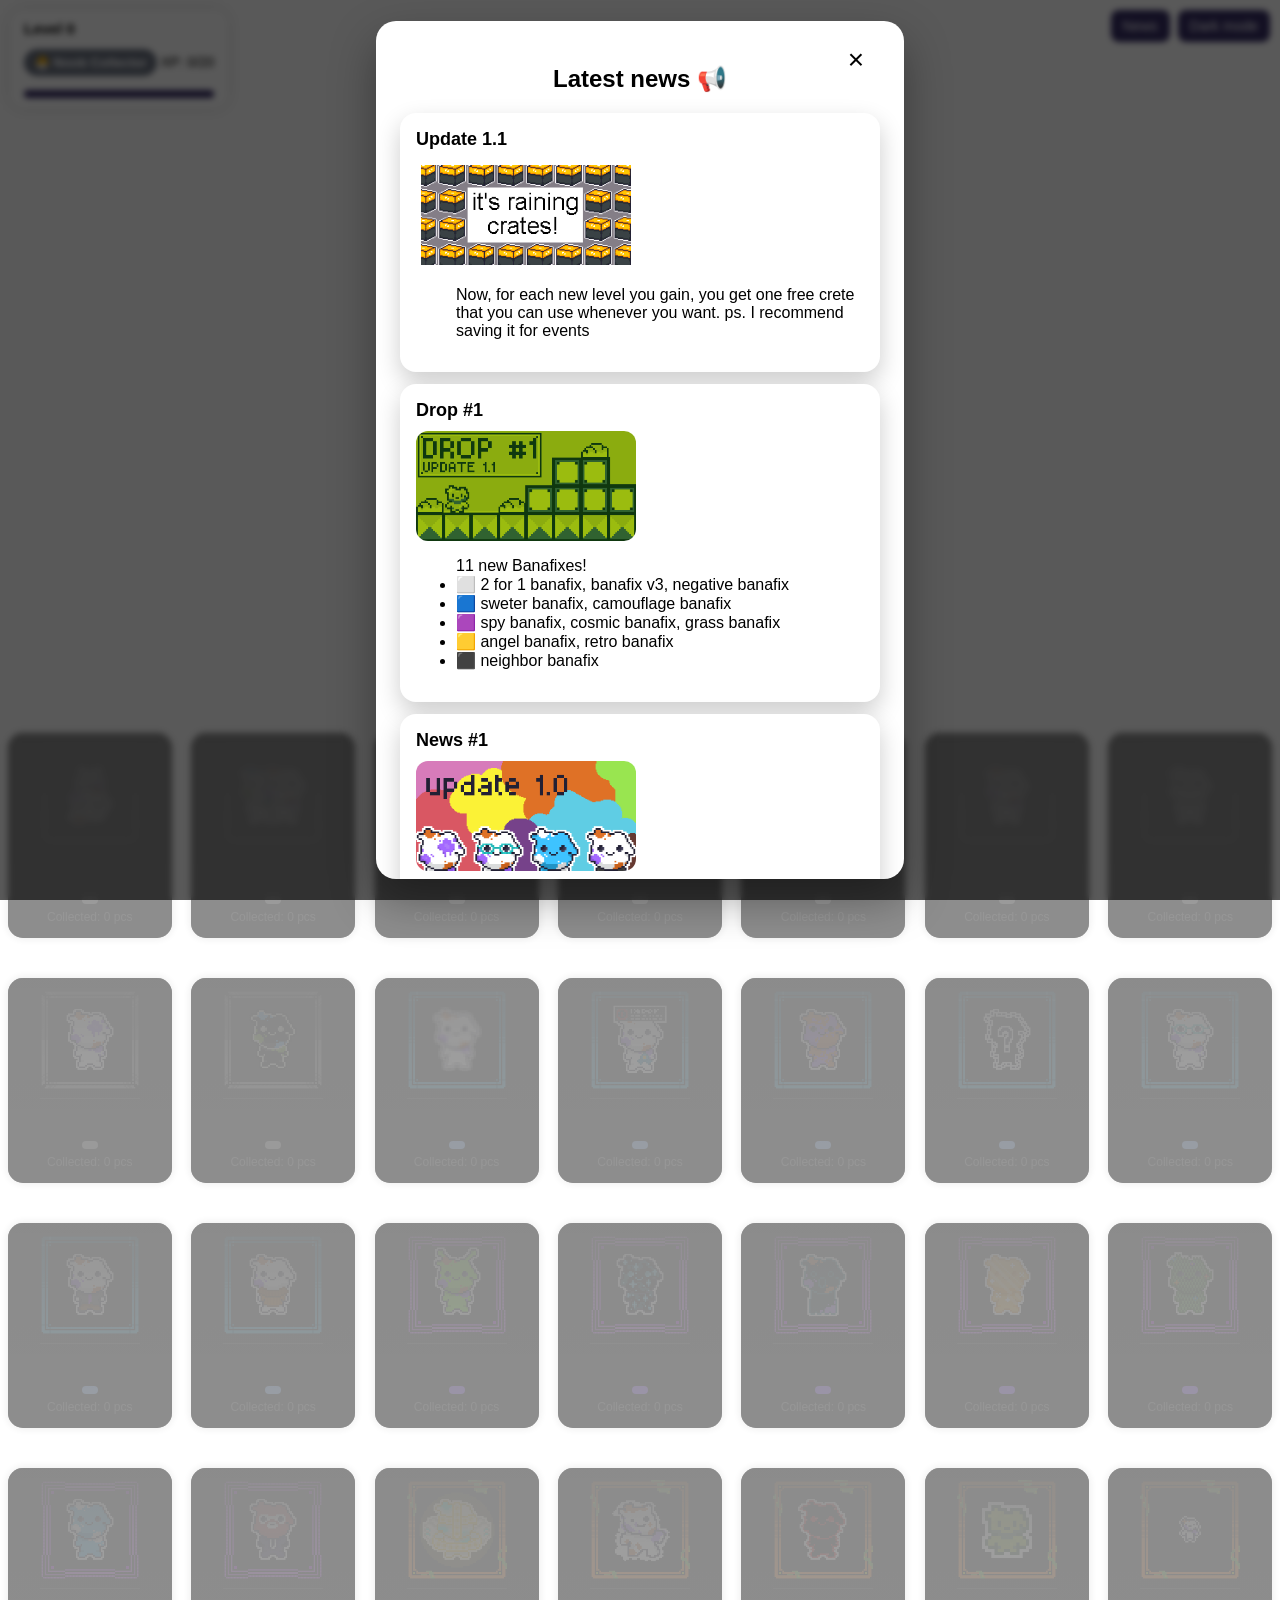
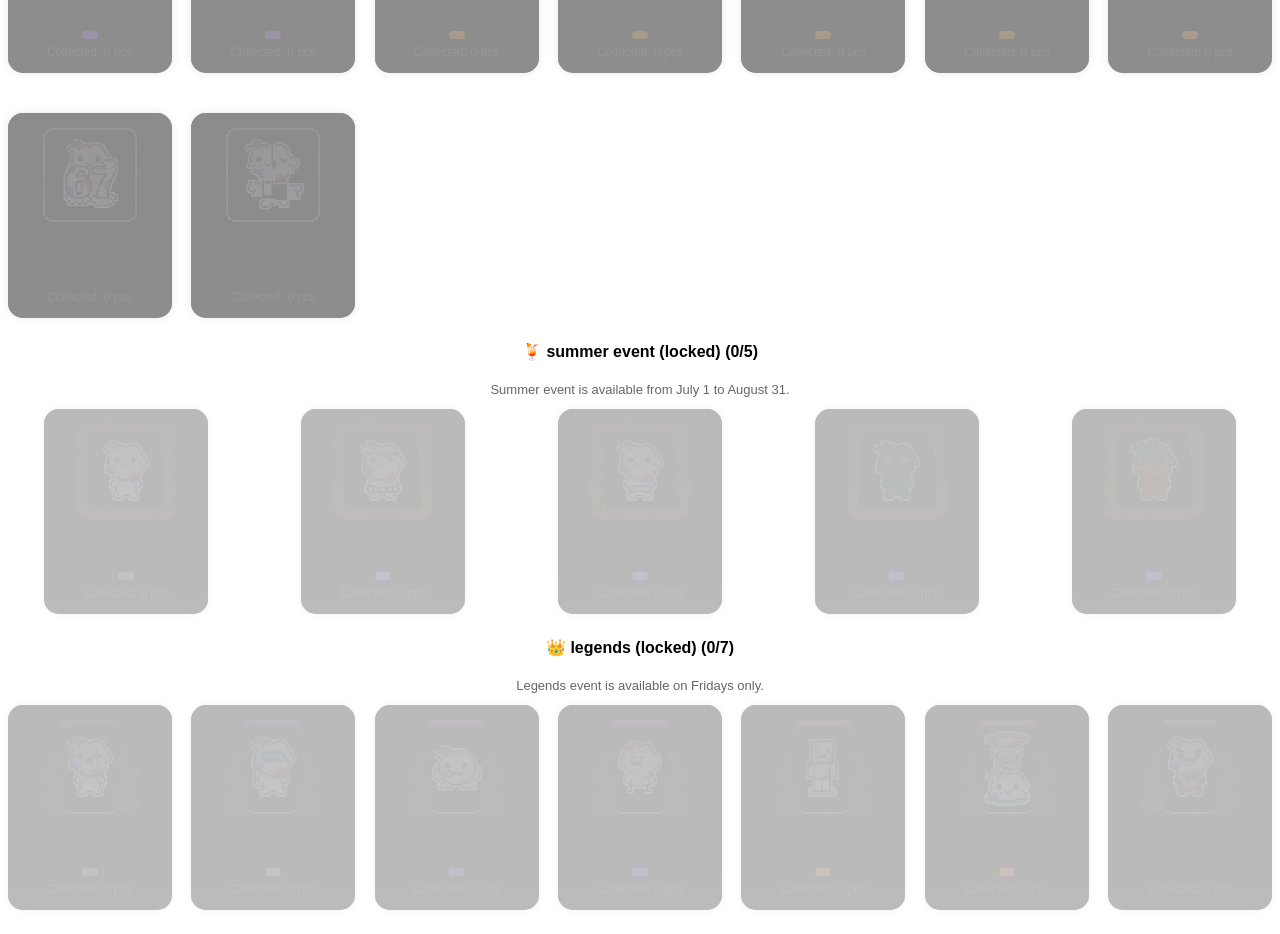
==== index.html @ 243d15f8 "patch 1.1.4 new icon" ====
<!DOCTYPE html>
<html lang="pl">
<head>
    <meta charset="UTF-8">
    <title>Daily Banafix</title>
    <link rel="stylesheet" href="style.css">
    <link rel="icon" type="image/png" href="favicon.png">
</head>
<body>

<div id="levelInfo"></div>
<div id="topControls">
    <button id="newsBtn">News</button>
    <button id="darkModeBtn">Dark mode</button>
</div>

<div id="newsPanel" class="news-panel hidden">
    <div class="news-card">
        <h3>News #1</h3>
        <img src="images/news1.png" alt="News 1" class="news-image">
        <p>Przykładowa informacja o nowym wydarzeniu lub aktualizacji w grze.</p>
    </div>
</div>

<div id="newsModal" class="news-modal hidden" aria-hidden="true">
    <div class="news-modal-backdrop"></div>
    <div class="news-modal-dialog" role="dialog" aria-modal="true" aria-labelledby="newsModalTitle">
        <button id="closeNewsModal" class="news-modal-close" aria-label="Zamknij">×</button>
        <h2 id="newsModalTitle">Latest news 📢</h2>
        <div class="news-card news-modal-card">
            <h3>Update 1.1</h3>
            <img src="images/update1.png" alt="Update 1.1" class="news-image">
            <ul>
                Now, for each new level you gain, you get one free crete that you can use whenever you want.
                ps. I recommend saving it for events
            </ul>
        </div>
        <div class="news-card news-modal-card">
            <h3>Drop #1</h3>
            <img src="images/drop1.png" alt="Drop 1" class="news-image">
            <ul>
                11 new Banafixes!
                <li>⬜ 2 for 1 banafix, banafix v3, negative banafix</li>
                <li>🟦 sweter banafix, camouflage banafix</li>
                <li>🟪 spy banafix, cosmic banafix, grass banafix</li>
                <li>🟨 angel banafix, retro banafix</li>
                <li>⬛ neighbor banafix</li>
            </ul>
        </div>
         <div class="news-card news-modal-card">
            <h3>News #1</h3>
            <img src="images/news1.png" alt="News 1" class="news-image">
            <ul>
                I am very excited to launch the very first version of my collection game!</li>
                <li>✨ What's new?</li>
                <li>🎁 Daily Banafix draw</li>
                <li>📚 collection system</li>
                <li>💾 Collection saved automatically in your browser.</li>
                🚧 Coming soon:
                <li>⭐ items</li>
                <li>🏆 Achievements</li>
            </ul>
        </div>
        
    </div>
</div>

<h1>Daily Banafix</h1>

<div class="draw-controls">
    <button id="drawBtn" class="draw-button">Draw Banafix</button>
    <button id="freeCrateBtn" class="free-crate-button">Open free crate <span id="freeCrateCount">0</span></button>
</div>

<p id="timer"></p>

<div id="result"></div>


<div id="eventStatus" style="margin:10px; color: var(--text);"></div>
<div id="rarityLegend" style="margin:10px;"></div>
<div id="gallery" style="margin:10px;"></div>

<script src="script.js"></script>

</body>
</html>
---- style.css ----
:root{
    --bg: #ffffff;
    --text: #000000;
    --card-bg: #ffffff;
    --card-text: #000000;
}

body{
    font-family: Arial;
    background:var(--bg);
    color:var(--text);
    text-align:center;
}

body.dark{
    --bg: #1e182b;
    --text: #ffffff;
    --card-bg: #2a2436;
    --card-text: #ffffff;
}

body.modal-open{
    overflow:hidden;
}

.news-modal{
    position:fixed;
    inset:0;
    z-index:2000;
    display:flex;
    align-items:center;
    justify-content:center;
    padding:20px;
}

.news-modal.hidden{
    display:none;
}

.news-modal-backdrop{
    position:absolute;
    inset:0;
    background:rgba(0,0,0,0.65);
    backdrop-filter: blur(3px);
}

.news-modal-dialog{
    position:relative;
    width:min(480px, 100%);
    max-height:90vh;
    overflow:auto;
    background:var(--card-bg);
    color:var(--card-text);
    border-radius:20px;
    padding:24px;
    box-shadow:0 20px 45px rgba(0,0,0,0.35);
}

.news-modal-close{
    position:absolute;
    top:10px;
    right:10px;
    border:none;
    background:transparent;
    color:var(--text);
    font-size:28px;
    cursor:pointer;
    line-height:1;
}

.news-modal-card{
    margin-top:12px;
}

#topControls{
    position:fixed;
    top:10px;
    right:10px;
    z-index:1000;
    display:flex;
    gap:8px;
    align-items:center;
}

.news-panel{
    position:fixed;
    top:58px;
    right:10px;
    z-index:1001;
    width:min(320px, calc(100vw - 24px));
}

.news-panel.hidden{
    display:none;
}

.news-card{
    background:var(--card-bg);
    color:var(--card-text);
    border-radius:16px;
    padding:16px;
    box-shadow:0 10px 24px rgba(0,0,0,0.2);
    text-align:left;
}

.news-card h3{
    margin:0 0 10px;
    font-size:18px;
}

.news-image{
    display:flex;
    align-items:center;
    justify-content:center;
    font-size:42px;
    height:110px;
    border-radius:12px;
    margin-bottom:10px;
    background:linear-gradient(135deg, #73a1e6, #8b50fa);
}

.news-card p{
    margin:0;
    line-height:1.4;
}

#levelInfo{
    position:fixed;
    top:10px;
    left:10px;
    z-index:1000;
    background:rgba(255,255,255,0.92);
    color:var(--text);
    border-radius:14px;
    padding:10px 14px;
    box-shadow:0 0 14px rgba(0,0,0,0.15);
    text-align:left;
    min-width:180px;
    font-size:14px;
}

body.dark #levelInfo{
    background:rgba(30,24,43,0.92);
}

#levelInfo strong{
    display:block;
    font-size:15px;
    margin-bottom:6px;
}

#levelInfo .level-bar{
    width:100%;
    height:8px;
    background:rgb(54, 45, 99);
    border-radius:4px;
    overflow:hidden;
    margin-top:8px;
}

#levelInfo .level-progress{
    height:100%;
    background:#73a1e6;
    width:0;
}

#levelInfo .level-badge{
    display:inline-block;
    margin:6px 0 6px;
    padding:6px 10px;
    border-radius:999px;
    font-size:13px;
    font-weight:700;
    color:#fff;
}

#levelInfo .badge-noob{ background:#6b7280; }
#levelInfo .badge-new{ background:#22c55e; }
#levelInfo .badge-rising{ background:#0ea5e9; }
#levelInfo .badge-skilled{ background:#8b5cf6; }
#levelInfo .badge-veteran{ background:#f97316; }
#levelInfo .badge-expert{ background:#0f766e; }
#levelInfo .badge-master{ background:#d946ef; }
#levelInfo .badge-elite{ background:#eab308; color:#1f2937; }
#levelInfo .badge-legendary{ background:#f59e0b; color:#1f2937; }
#levelInfo .badge-ultimate{ background:#14b8a6; }
#levelInfo .badge-supreme{ background:#ef4444; }

#topControls button{
    padding:8px 12px;
    font-size:14px;
    border-radius:8px;
}

#sortCollectionBtn{
    padding:8px 12px;
    font-size:14px;
    border-radius:8px;
    margin-bottom:12px;
}

button{
    padding:15px 30px;
    font-size:20px;
    border:none;
    border-radius:12px;
    background:rgb(54, 45, 99);
    color:rgb(255, 255, 255);
    cursor:pointer;
}

button:hover{
    background:#322744;
}

button:disabled{
    opacity:0.6;
    cursor:not-allowed;
}

.draw-controls{
    display:flex;
    justify-content:center;
    align-items:center;
    gap:12px;
    flex-wrap:wrap;
    margin:18px auto 10px;
}

.draw-button,
.free-crate-button{
    display:inline-flex;
    align-items:center;
    justify-content:center;
    gap:8px;
    min-width:220px;
    padding:18px 24px;
    font-size:20px;
    font-weight:700;
    border-radius:18px;
    box-shadow:0 10px 24px rgba(54,45,99,0.28);
}

.free-crate-button{
    background:linear-gradient(135deg, #8b50fa, #4f46e5);
}

.free-crate-button:hover{
    background:linear-gradient(135deg, #7c3aed, #4338ca);
}

.free-crate-button .crate-count{
    display:inline-flex;
    align-items:center;
    justify-content:center;
    min-width:24px;
    height:24px;
    padding:0 7px;
    border-radius:999px;
    background:rgba(255,255,255,0.2);
    font-size:14px;
    font-weight:700;
}

#result{
    margin:30px;
    font-size:40px;
    min-height:280px;
    display:flex;
    justify-content:center;
    align-items:center;
}

#result .result-card {
    display:flex;
    flex-direction:column;
    align-items:center;
    justify-content:center;
    gap:8px;
    width:220px;
    min-height:200px;
    padding:12px;
}

.draw-crate {
    width: 900px;
    max-width: 100%;
    height: auto;
    animation: crate-bob 0.8s ease-in-out infinite;
}

.draw-crate-open {
    transform: scale(1.04);
    filter: brightness(1.12);
}

@keyframes crate-bob {
    0%, 100% { transform: translateY(0); }
    50% { transform: translateY(-10px); }
}

@keyframes flashReveal {
    0% { transform: scale(1); box-shadow: 0 0 0 rgba(255,255,255,0); }
    20% { transform: scale(1.02); box-shadow: 0 0 24px rgba(255, 255, 255, 0.35); }
    100% { transform: scale(1); box-shadow: 0 0 12px rgba(255, 255, 255, 0); }
}

@keyframes flashGold {
    0% { transform: scale(1); box-shadow: 0 0 0 rgba(255,215,0,0); }
    20% { transform: scale(1.03); box-shadow: 0 0 30px rgba(255,215,0,0.4), 0 0 18px rgba(255,255,255,0.2); }
    100% { transform: scale(1); box-shadow: 0 0 12px rgba(255,215,0,0.18); }
}

@keyframes flashRainbow {
    0% { transform: scale(1); box-shadow: 0 0 0 rgba(255,255,255,0); }
    20% { transform: scale(1.03); box-shadow: 0 0 30px rgba(142, 75, 244, 0.35), 0 0 18px rgba(255, 77, 184, 0.25); }
    100% { transform: scale(1); box-shadow: 0 0 14px rgba(142, 75, 244, 0.18); }
}

.flash-reveal {
    animation: flashReveal 0.7s ease-out forwards;
}

.flash-gold {
    animation: flashGold 0.9s ease-out forwards;
}

.flash-rainbow {
    animation: flashRainbow 0.9s ease-out forwards;
}

.card img {
    margin-bottom:10px;
}

.card-info {
    display:flex;
    flex-direction:column;
    gap:4px;
    align-items:center;
}

.card-name {
    font-weight:bold;
}

#result img:not(.draw-crate), .card img {
    width:128px;
    max-width:100%;
    height:auto;
    image-rendering: auto;
}

.card-count {
    font-size: 14px;
    color: var(--text);
}

h1, h2 {
    color: var(--text);
}

#collection{
    display:flex;
    justify-content:center;
    gap:20px;
    flex-wrap:wrap;
}

.collection-summary{
    width:100%;
    display:flex;
    justify-content:center;
    flex-wrap:wrap;
    gap:10px;
    margin-bottom:16px;
}

.collection-category-summary{
    background:var(--card-bg);
    color:var(--card-text);
    border-radius:999px;
    padding:8px 12px;
    box-shadow:0 0 8px rgba(0,0,0,.12);
    display:flex;
    gap:8px;
    align-items:center;
    font-size:14px;
}

.collection-category-name{
    font-weight:700;
}

.collection-category-count{
    opacity:0.85;
}

.card{
    width:140px;
    background:var(--card-bg);
    color:var(--card-text);
    border-radius:15px;
    padding:15px;
    box-shadow:0 0 10px rgba(0,0,0,.2);
}

.rarity{
    display:inline-block;
    margin-top:6px;
    padding:4px 8px;
    border-radius:8px;
    font-size:12px;
    text-transform:capitalize;
}
.rarity.common{ background:#8b8b8b; color:#2b2b2b; }
.rarity.rare{ background:#73a1e6; color:#084298; }
.rarity.epic{ background:#8b50fa; color:#3a1f6b; }
.rarity.legendary{ background:rgb(255, 153, 0); color:#4b2e00; }
.rarity.secret{ background:#111; color:#fff; }

#rarityLegend .rarity{ margin-right:8px; }

#gallery{
    margin-top:20px;
    display:block;
}

#gallery.visible{
    display:block;
}

.gallery-section{
    margin-bottom:24px;
}

.gallery-grid{
    display:grid;
    grid-template-columns:repeat(auto-fit, minmax(140px, 1fr));
    gap:40px;
    justify-items:center;
    width:100%;
    max-width:calc(10 * 140px + 9 * 40px);
    margin:0 auto;
}

.gallery-card{
    width:140px;
    background:var(--card-bg);
    color:var(--card-text);
    border-radius:15px;
    padding:12px;
    box-shadow:0 0 10px rgba(0,0,0,.2);
    text-align:center;
    position:relative;
    overflow:hidden;
    transition:transform 180ms ease, box-shadow 180ms ease;
}

.gallery-card:hover{
    transform:scale(1.04);
    box-shadow:0 0 18px rgba(0,0,0,.25);
}

.gallery-card.disabled-card{
    opacity:0.45;
}

.gallery-card.hidden-card{
    background:#111;
    color:#fff;
    pointer-events:none;
    cursor:default;
}

.fullscreen-overlay{
    position:fixed;
    inset:0;
    background:rgba(0,0,0,0.84);
    display:flex;
    justify-content:center;
    align-items:center;
    z-index:2000;
    padding:24px;
}

.fullscreen-card{
    width:min(520px, 100%);
    max-width:520px;
    background:var(--card-bg);
    color:var(--card-text);
    border-radius:24px;
    padding:24px;
    text-align:center;
    position:relative;
    box-shadow:0 0 40px rgba(0,0,0,.4);
}

.fullscreen-card img{
    width:220px;
    height:auto;
    margin-bottom:18px;
}

.fullscreen-card h2{
    margin:0 0 10px;
    font-size:24px;
}

.fullscreen-close{
    position:absolute;
    top:14px;
    right:14px;
    width:38px;
    height:38px;
    border:none;
    border-radius:50%;
    background:rgba(255,255,255,.95);
    color:#000;
    font-size:22px;
    display:flex;
    align-items:center;
    justify-content:center;
    box-shadow:0 4px 12px rgba(0,0,0,0.12);
    cursor:pointer;
}

.fullscreen-card.gold-border {
    border: 2px solid transparent;
    border-radius: 26px;
    background-image: linear-gradient(var(--card-bg), var(--card-bg)), linear-gradient(135deg, #ffcc5c, #ffd54f, #ffb300, #f5d042);
    background-origin: padding-box, border-box;
    background-clip: padding-box, border-box;
    box-shadow: 0 0 50px rgba(245, 180, 66, 0.4), 0 0 24px rgba(255, 196, 80, 0.22), inset 0 0 0 1px rgba(255, 236, 170, 0.22);
}

.fullscreen-card.rainbow-border {
    border: 2px solid transparent;
    border-radius: 26px;
    background-image: linear-gradient(var(--card-bg), var(--card-bg)), linear-gradient(135deg, #ff3cac, #ff9a3c, #fff75a, #3ce6ff, #7c3aed);
    background-origin: padding-box, border-box;
    background-clip: padding-box, border-box;
    box-shadow: 0 0 45px rgba(124, 58, 237, 0.3), 0 0 20px rgba(255, 92, 172, 0.18);
}

.fullscreen-close{
    position:absolute;
    top:14px;
    right:14px;
    width:38px;
    height:38px;
    border:none;
    border-radius:50%;
    background:rgba(255,255,255,.95);
    color:#000;
    font-size:22px;
    display:flex;
    align-items:center;
    justify-content:center;
    box-shadow:0 4px 12px rgba(0,0,0,0.12);
    cursor:pointer;
}

.variant-badge{
    display:inline-block;
    margin-bottom:8px;
    padding:4px 10px;
    border-radius:999px;
    font-size:12px;
    font-weight:700;
    color:#fff;
}

.variant-badge.gold{
    background: linear-gradient(135deg, #ffce54, #ffd54f, #ffb300, #f5d042);
    color:#3f2b00;
    box-shadow: 0 0 10px rgba(245, 176, 66, 0.25);
}

.variant-badge.rainbow{
    background:linear-gradient(135deg, #ff4db8, #ff8a2b, #fdf36b, #36f0ff, #8e4bf4);
    box-shadow: 0 0 10px rgba(255, 77, 184, 0.3);
}

.gallery-card.hidden-card::after{
    content:'';
    position:absolute;
    inset:0;
    background:linear-gradient(180deg, rgba(0,0,0,0.92) 0%, rgba(0,0,0,0.72) 100%);
    pointer-events:none;
}

.gallery-card.hidden-card .gallery-name,
.gallery-card.hidden-card .rarity {
    color:transparent;
}

.gallery-card img{
    width:100px;
    height:auto;
    margin-bottom:8px;
    padding-bottom:8px;
    border-bottom: 1px solid rgba(255,255,255,0.18);
}

.gallery-name{
    font-weight:700;
    margin-bottom:6px;
}

.gallery-meta{
    font-size:12px;
    color:#666;
    margin:2px 0;
}

.gallery-card.gold-card {
    position: relative;
    border: 2px solid transparent;
    border-radius: 22px;
    background-image: linear-gradient(var(--card-bg), var(--card-bg)), linear-gradient(135deg, #ffcc5c, #ffd54f, #ffb300, #f5d042);
    background-origin: padding-box, border-box;
    background-clip: padding-box, border-box;
    box-shadow: 0 0 18px rgba(245, 180, 66, 0.45), 0 0 12px rgba(255, 193, 74, 0.25), inset 0 0 0 1px rgba(255, 238, 150, 0.18);
}

.gallery-card.rainbow-card {
    position: relative;
    border: 2px solid transparent;
    border-radius: 22px;
    background-image: linear-gradient(var(--card-bg), var(--card-bg)), linear-gradient(135deg, #ff4db8, #ff8a2b, #fdf36b, #36f0ff, #8e4bf4);
    background-origin: padding-box, border-box;
    background-clip: padding-box, border-box;
    box-shadow: 0 0 18px rgba(142, 75, 244, 0.42), 0 0 12px rgba(255, 77, 184, 0.22), inset 0 0 0 1px rgba(255, 124, 207, 0.18);
}

.gallery-card.rainbow-card::after {
    content: '';
    position: absolute;
    inset: 0;
    background: linear-gradient(135deg, rgba(255, 77, 184, 0.14), rgba(255, 138, 43, 0.12), rgba(255, 255, 255, 0.1), rgba(54, 240, 255, 0.12), rgba(142, 75, 244, 0.14));
    pointer-events: none;
}

.gallery-overview{
    margin-bottom:14px;
    font-size:14px;
    color: var(--text);
}

.event-note {
    margin: 8px 0 12px;
    font-size: 13px;
    color: #666;
}

body.dark .event-note {
    color: #ccc;
}

.gallery-grid.disabled {
    opacity:0.6;
}
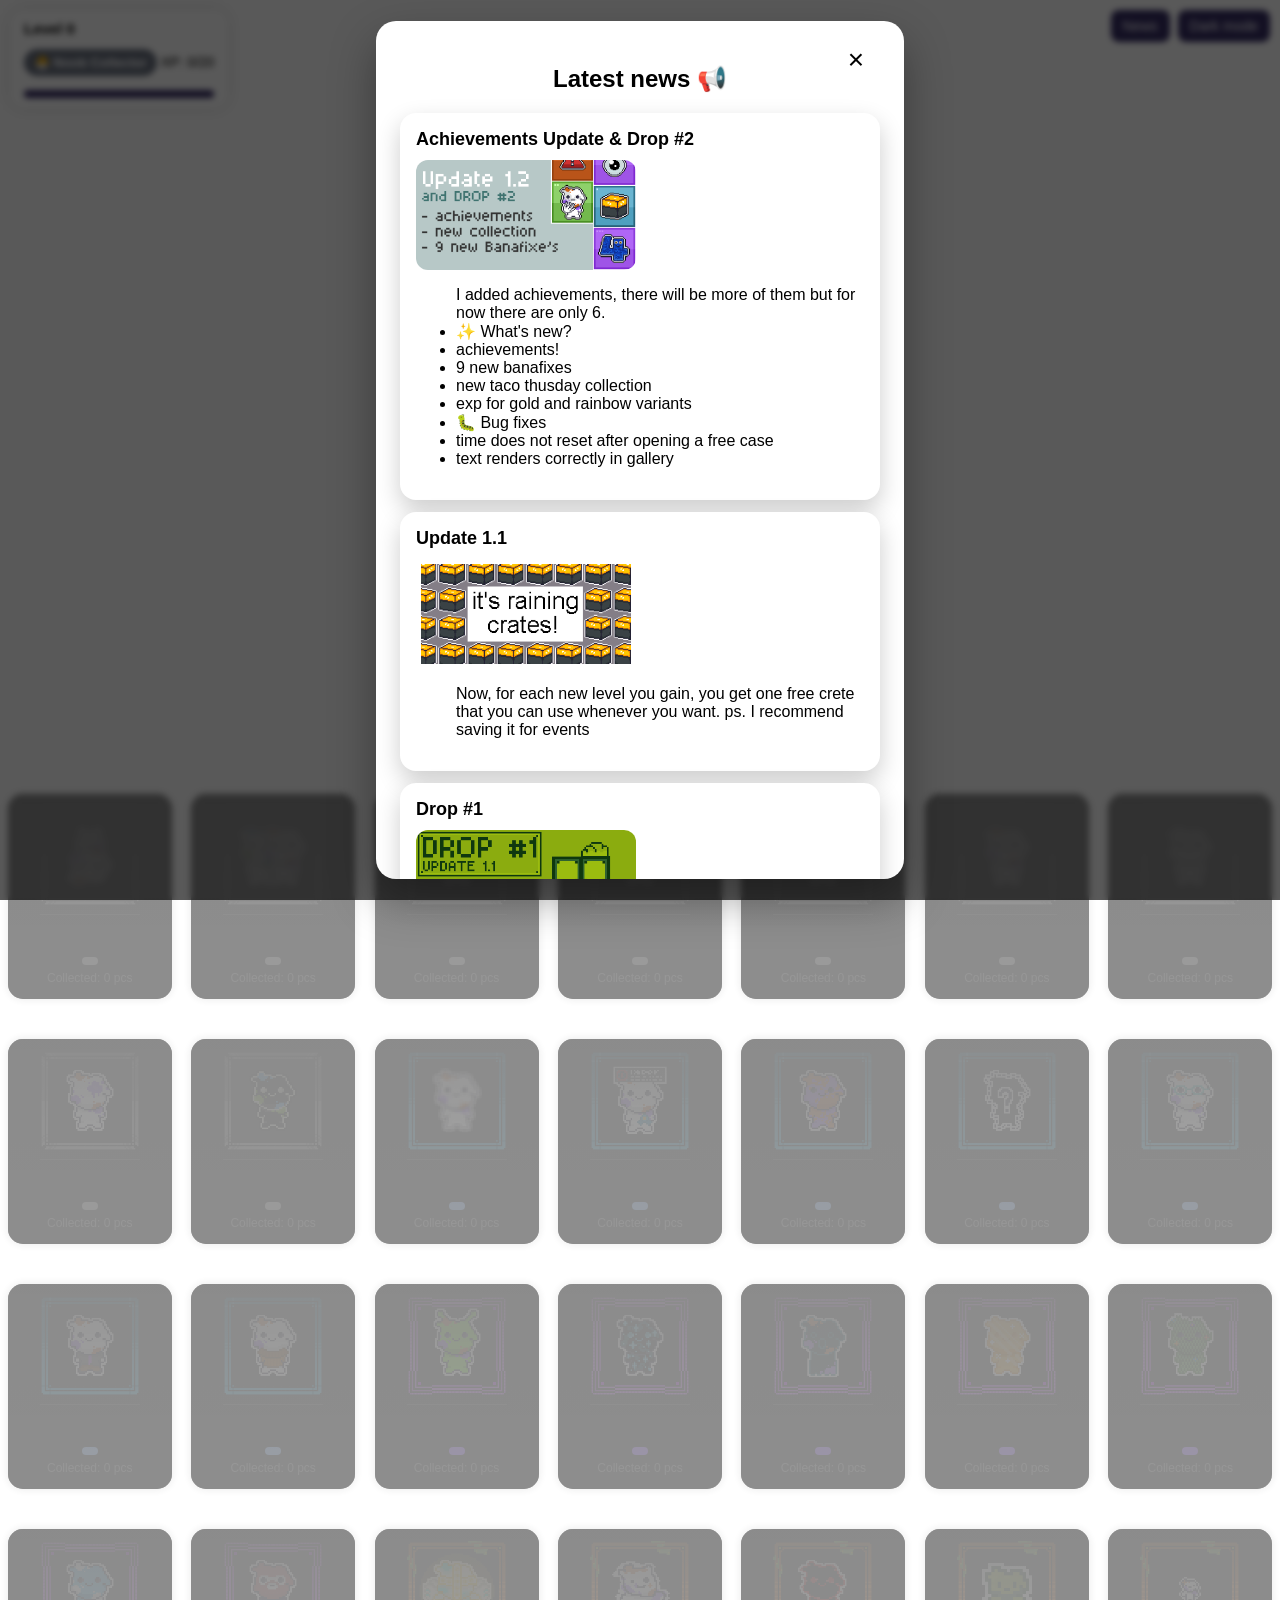
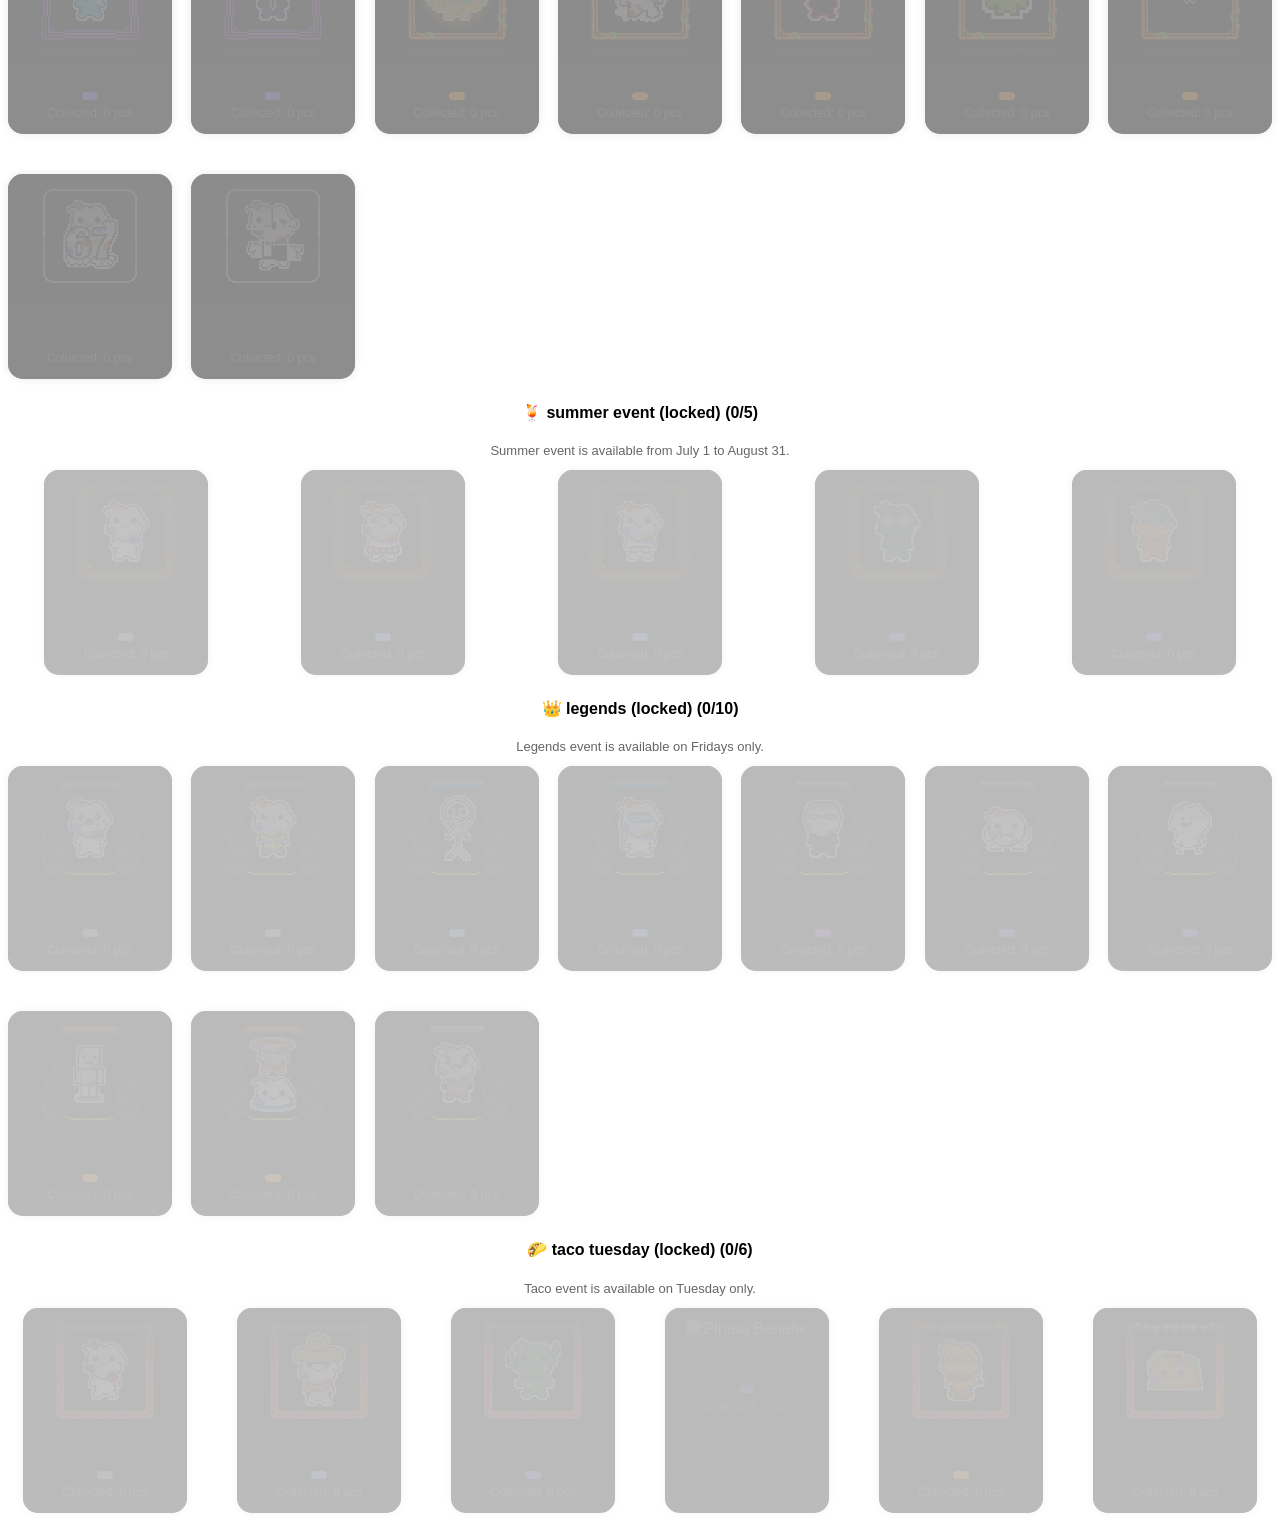
==== commit 243b7aad: "update 1.2 Achievements Update & Drop #2" ====
--- a/index.html
+++ b/index.html
@@ -22,11 +22,37 @@
     </div>
 </div>
 
+<div id="achievementsModal" class="achievements-modal hidden" aria-hidden="true">
+    <div class="achievements-modal-backdrop"></div>
+    <div id="achievementsPanel" class="achievements-panel" role="dialog" aria-modal="true" aria-labelledby="achievementsTitle">
+        <button id="closeAchievementsModal" class="news-modal-close" aria-label="Close">×</button>
+        <h3 id="achievementsTitle">Achievements</h3>
+        <div id="achievementsList"></div>
+    </div>
+</div>
+
+<div id="toastContainer" class="toast-container" aria-live="polite" aria-atomic="true"></div>
+
 <div id="newsModal" class="news-modal hidden" aria-hidden="true">
     <div class="news-modal-backdrop"></div>
     <div class="news-modal-dialog" role="dialog" aria-modal="true" aria-labelledby="newsModalTitle">
         <button id="closeNewsModal" class="news-modal-close" aria-label="Zamknij">×</button>
         <h2 id="newsModalTitle">Latest news 📢</h2>
+        <div class="news-card news-modal-card">
+            <h3>Achievements Update & Drop #2</h3>
+            <img src="images/update2.png" alt="Update 1.2" class="news-image">
+            <ul>
+                I added achievements, there will be more of them but for now there are only 6.
+                <li>✨ What's new?</li>
+                <li>achievements!</li>
+                <li>9 new banafixes</li>
+                <li>new taco thusday collection</li>
+                <li>exp for gold and rainbow variants</li>
+                <li>🐛 Bug fixes</li>
+                <li>time does not reset after opening a free case</li>
+                <li>text renders correctly in gallery</li>
+            </ul>
+        </div>
         <div class="news-card news-modal-card">
             <h3>Update 1.1</h3>
             <img src="images/update1.png" alt="Update 1.1" class="news-image">
@@ -79,6 +105,7 @@
 
 <div id="eventStatus" style="margin:10px; color: var(--text);"></div>
 <div id="rarityLegend" style="margin:10px;"></div>
+<button id="achievementsBtn">🏆 Achievements</button>
 <div id="gallery" style="margin:10px;"></div>
 
 <script src="script.js"></script>
--- a/style.css
+++ b/style.css
@@ -192,11 +192,334 @@
     border-radius:8px;
 }
 
+#achievementsBtn{
+    display:block;
+    margin:16px auto 10px;
+    padding:12px 18px;
+    font-size:16px;
+    font-weight:700;
+    border-radius:16px;
+    border:1px solid #b7791f;
+    background:linear-gradient(135deg, #fcd34d, #f59e0b);
+    color:#4a2c00;
+    box-shadow:0 10px 22px rgba(245, 158, 11, 0.35);
+}
+
+body.dark #achievementsBtn{
+    background:linear-gradient(135deg, #fbbf24, #d97706);
+    border-color:#f59e0b;
+    color:#2f1d00;
+}
+
+#achievementsBtn:hover{
+    transform:translateY(-2px) scale(1.02);
+    box-shadow:0 14px 28px rgba(245, 158, 11, 0.45);
+}
+
 #sortCollectionBtn{
     padding:8px 12px;
     font-size:14px;
     border-radius:8px;
     margin-bottom:12px;
+}
+
+.achievements-panel{
+    position:relative;
+    width:min(640px, calc(100vw - 24px));
+    max-height:min(88vh, 760px);
+    background:var(--card-bg);
+    color:var(--card-text);
+    border-radius:18px;
+    padding:22px;
+    box-shadow:0 16px 35px rgba(0,0,0,0.18);
+    text-align:left;
+    overflow:auto;
+}
+
+.achievements-modal{
+    position:fixed;
+    inset:0;
+    z-index:2100;
+    display:flex;
+    align-items:center;
+    justify-content:center;
+    padding:20px;
+}
+
+.achievements-modal.hidden{
+    display:none;
+}
+
+.achievements-modal-backdrop{
+    position:absolute;
+    inset:0;
+    background:rgba(0,0,0,0.65);
+    backdrop-filter:blur(3px);
+}
+
+.achievements-panel.hidden{
+    display:none;
+}
+
+.achievement-category-section{
+    margin-bottom:20px;
+}
+
+.achievement-category-section:last-child{
+    margin-bottom:0;
+}
+
+.achievement-category-title{
+    margin:0 0 12px;
+    padding-bottom:8px;
+    border-bottom:1px solid rgba(0,0,0,0.08);
+    font-size:15px;
+    font-weight:700;
+}
+
+body.dark .achievement-category-title{
+    border-bottom-color:rgba(255,255,255,0.08);
+}
+
+.achievement-card{
+    background:rgba(255,255,255,0.9);
+    border:1px solid rgba(0,0,0,0.08);
+    border-radius:14px;
+    padding:14px;
+    margin-bottom:12px;
+}
+
+body.dark .achievement-card{
+    background:rgba(40,36,52,0.92);
+    border-color:rgba(255,255,255,0.08);
+}
+
+.achievement-card.achievement-completed{
+    border-color:#f59e0b;
+    box-shadow:0 10px 24px rgba(245,159,11,0.18);
+}
+
+.achievement-header{
+    display:flex;
+    gap:10px;
+    align-items:center;
+    margin-bottom:8px;
+}
+
+.achievement-expand-indicator{
+    margin-left:auto;
+    display:flex;
+    align-items:center;
+    gap:6px;
+    font-size:11px;
+    font-weight:700;
+    color:#6b7280;
+}
+
+.achievement-expand-text{
+    text-transform:uppercase;
+    letter-spacing:0.03em;
+}
+
+.achievement-expand-arrow{
+    font-size:16px;
+    line-height:1;
+    transition:transform 0.2s ease;
+}
+
+.achievement-expand-indicator.expanded .achievement-expand-arrow{
+    transform:rotate(180deg);
+}
+
+body.dark .achievement-expand-indicator{
+    color:#cbd5e1;
+}
+
+.achievement-icon{
+    width:56px;
+    height:56px;
+    border-radius:12px;
+    object-fit:contain;
+    padding:3px;
+    border:1px solid rgba(0,0,0,0.08);
+    background:#fff;
+    image-rendering:auto;
+}
+
+body.dark .achievement-icon{
+    border-color:rgba(255,255,255,0.08);
+    background:#2a2436;
+}
+
+.achievement-toggle{
+    cursor:pointer;
+}
+
+.achievement-toggle:hover{
+    opacity:0.9;
+}
+
+.achievement-description{
+    margin-bottom:10px;
+    font-size:14px;
+    line-height:1.4;
+}
+
+.achievement-detail{
+    margin-top:12px;
+    padding-top:12px;
+    border-top:1px solid rgba(0,0,0,0.08);
+}
+
+.achievement-detail-title{
+    font-weight:700;
+    margin-bottom:10px;
+    font-size:13px;
+    text-transform:uppercase;
+    letter-spacing:0.03em;
+}
+
+.achievement-plush-grid{
+    display:grid;
+    grid-template-columns:repeat(4, minmax(0, 1fr));
+    gap:14px;
+}
+
+.achievement-gallery-card{
+    width:104px !important;
+    max-width:104px;
+    min-width:0;
+    padding:12px !important;
+    border-radius:12px;
+}
+
+.achievement-gallery-card.disabled-card{
+    opacity:0.75;
+}
+
+.achievement-gallery-card.missing .gallery-meta{
+    color:#b45309;
+}
+
+.achievement-gallery-card img{
+    width:70px !important;
+    height:auto;
+    object-fit:contain;
+}
+
+.achievement-gallery-card .gallery-name{
+    font-size:12px;
+    margin-bottom:4px;
+}
+
+.achievement-gallery-card .gallery-meta{
+    font-size:11px;
+}
+
+body.dark .achievement-gallery-card.missing .gallery-meta{
+    color:#fbbf24;
+}
+
+.achievement-none{
+    padding:12px;
+    border-radius:12px;
+    background:rgba(243,244,246,0.9);
+    text-align:center;
+    font-size:13px;
+    color:#6b7280;
+}
+
+.achievement-progress{
+    display:flex;
+    align-items:center;
+    gap:10px;
+    font-size:13px;
+}
+
+.achievement-progress-bar{
+    flex:1;
+    height:10px;
+    background:rgba(0,0,0,0.08);
+    border-radius:999px;
+    overflow:hidden;
+}
+
+.achievement-progress-fill{
+    height:100%;
+    background:linear-gradient(90deg, #8b5cf6, #f97316);
+    width:0;
+}
+
+.achievement-status{
+    margin-top:10px;
+    font-size:12px;
+    font-weight:700;
+}
+
+.achievement-status-completed{
+    color:#16a34a;
+}
+
+.achievement-status-progress{
+    color:#dc2626;
+}
+
+.toast-container{
+    position:fixed;
+    top:20px;
+    left:50%;
+    transform:translateX(-50%);
+    z-index:3000;
+    display:flex;
+    flex-direction:column;
+    gap:10px;
+    width:min(420px, calc(100vw - 24px));
+    pointer-events:none;
+}
+
+.notification{
+    pointer-events:auto;
+    padding:14px 16px;
+    border-radius:14px;
+    box-shadow:0 14px 30px rgba(0,0,0,0.18);
+    font-size:14px;
+    color:#fff;
+    opacity:1;
+    transition:transform 0.25s ease, opacity 0.35s ease;
+    transform:translateY(0);
+}
+
+.notification-content{
+    display:flex;
+    align-items:center;
+    gap:10px;
+}
+
+.notification-icon{
+    width:30px;
+    height:30px;
+    border-radius:8px;
+    object-fit:cover;
+    background:rgba(255,255,255,0.9);
+    border:1px solid rgba(0,0,0,0.1);
+    flex-shrink:0;
+}
+
+.notification-message{
+    line-height:1.35;
+}
+
+.notification.info{
+    background:#3b82f6;
+}
+
+.notification.success{
+    background:#10b981;
+}
+
+.notification.fade-out{
+    opacity:0;
+    transform:translateY(-12px);
 }
 
 button{
@@ -280,6 +603,18 @@
     width:220px;
     min-height:200px;
     padding:12px;
+}
+
+#result .xp-gain{
+    margin-top:8px;
+    font-size:18px;
+    font-weight:700;
+    color:#16a34a;
+}
+
+#result .xp-detail{
+    font-size:12px;
+    opacity:0.8;
 }
 
 .draw-crate {
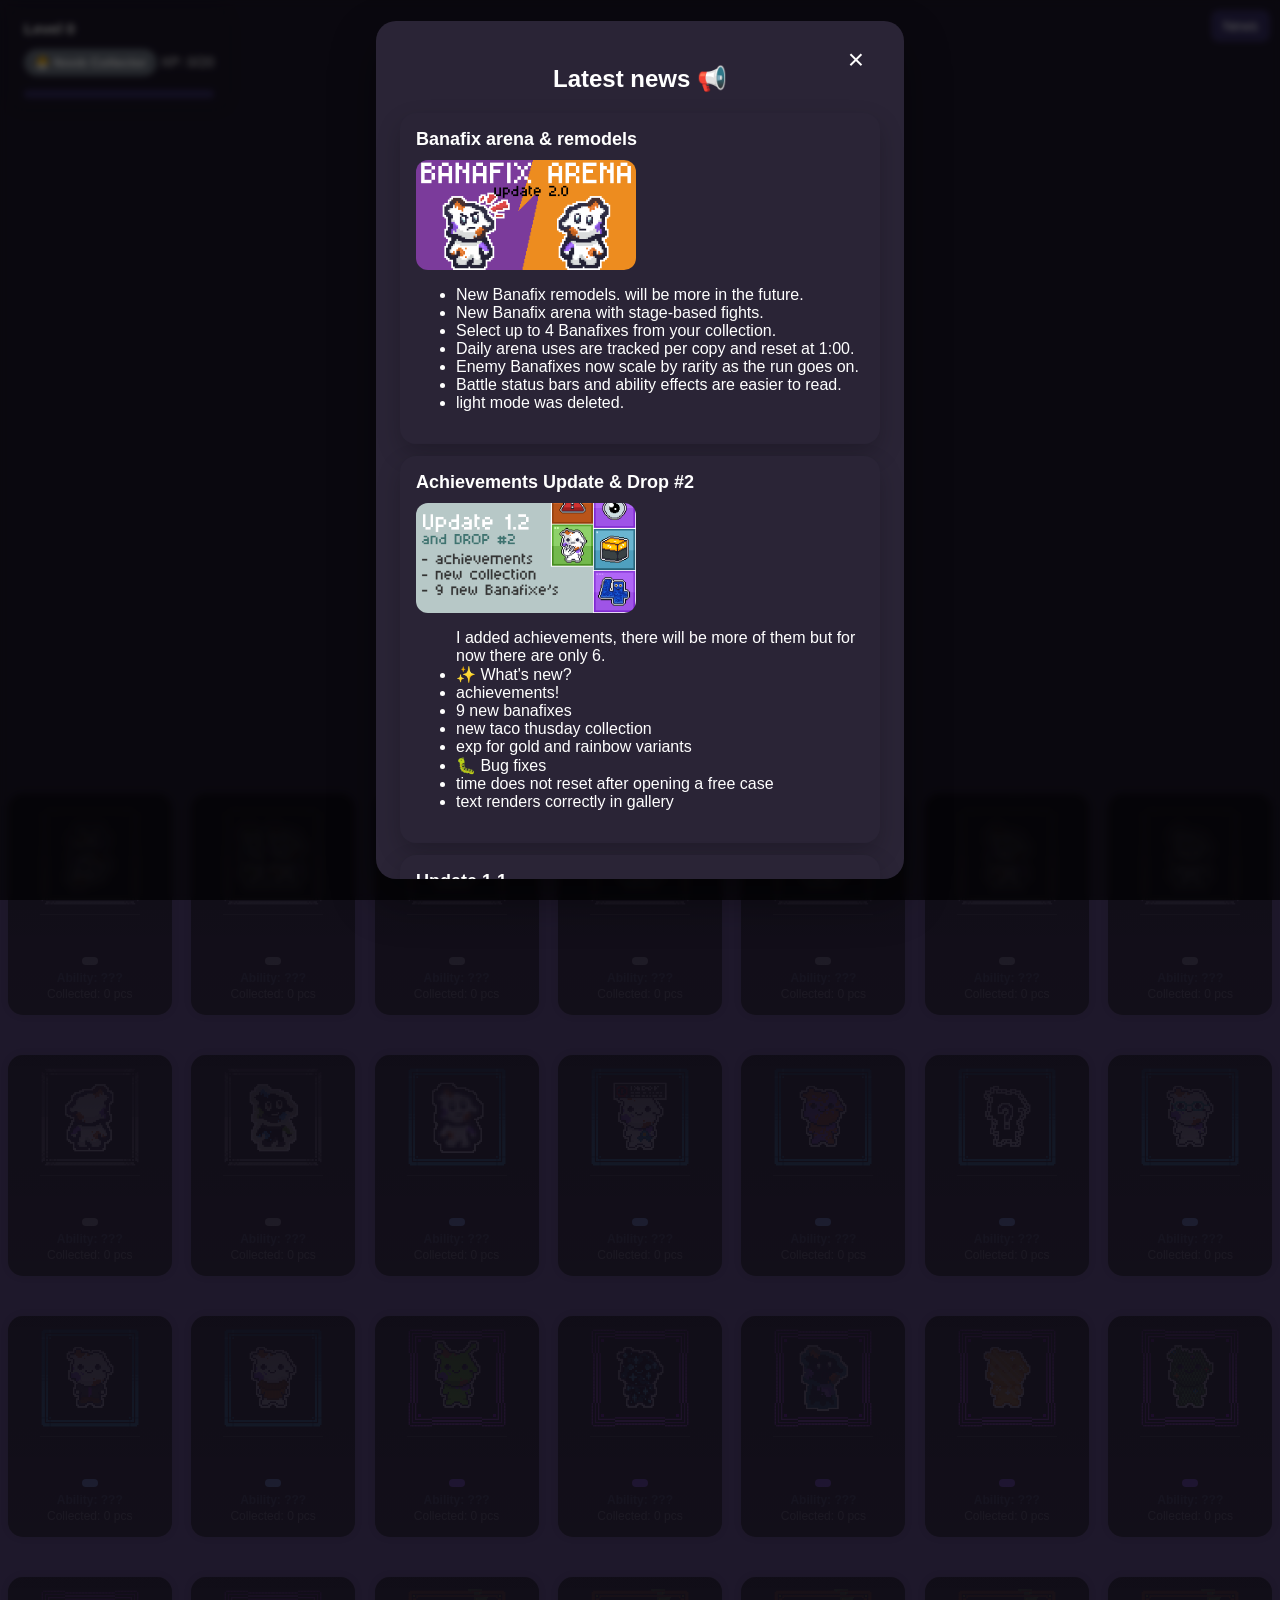
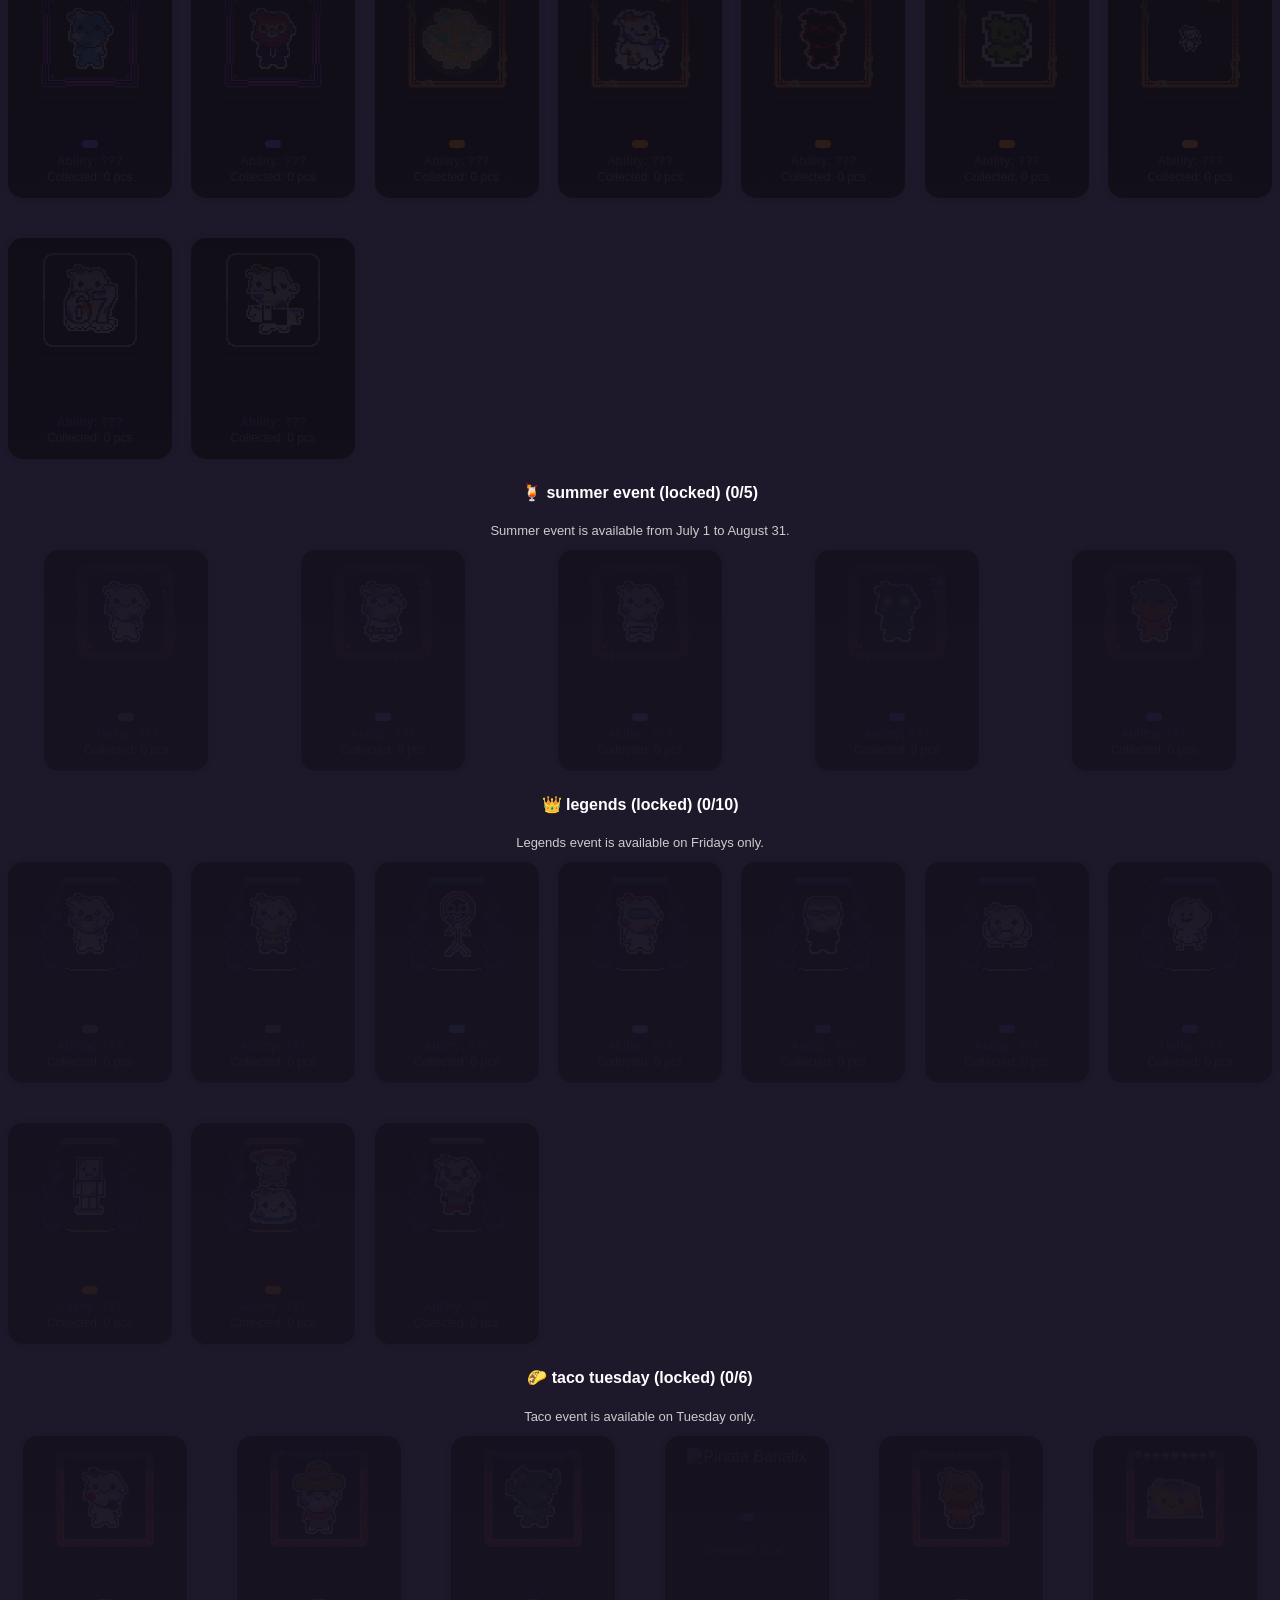
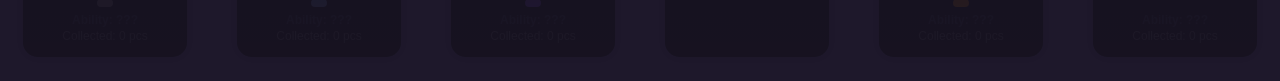
==== commit 4b981bbf: "update 2.0 Banafix arena & remodels" ====
--- a/index.html
+++ b/index.html
@@ -1,5 +1,5 @@
 <!DOCTYPE html>
-<html lang="pl">
+<html lang="en">
 <head>
     <meta charset="UTF-8">
     <title>Daily Banafix</title>
@@ -11,14 +11,13 @@
 <div id="levelInfo"></div>
 <div id="topControls">
     <button id="newsBtn">News</button>
-    <button id="darkModeBtn">Dark mode</button>
 </div>
 
 <div id="newsPanel" class="news-panel hidden">
     <div class="news-card">
         <h3>News #1</h3>
         <img src="images/news1.png" alt="News 1" class="news-image">
-        <p>Przykładowa informacja o nowym wydarzeniu lub aktualizacji w grze.</p>
+        <p>Sample information about a new event or update in the game.</p>
     </div>
 </div>
 
@@ -36,8 +35,21 @@
 <div id="newsModal" class="news-modal hidden" aria-hidden="true">
     <div class="news-modal-backdrop"></div>
     <div class="news-modal-dialog" role="dialog" aria-modal="true" aria-labelledby="newsModalTitle">
-        <button id="closeNewsModal" class="news-modal-close" aria-label="Zamknij">×</button>
+        <button id="closeNewsModal" class="news-modal-close" aria-label="Close">×</button>
         <h2 id="newsModalTitle">Latest news 📢</h2>
+        <div class="news-card news-modal-card">
+            <h3>Banafix arena & remodels</h3>
+            <img src="images/update3.png" alt="Update 2.0" class="news-image">
+            <ul>
+                <li>New Banafix remodels. will be more in the future.</li>
+                <li>New Banafix arena with stage-based fights.</li>
+                <li>Select up to 4 Banafixes from your collection.</li>
+                <li>Daily arena uses are tracked per copy and reset at 1:00.</li>
+                <li>Enemy Banafixes now scale by rarity as the run goes on.</li>
+                <li>Battle status bars and ability effects are easier to read.</li>
+                <li>light mode was deleted.</li>
+            </ul>
+        </div>
         <div class="news-card news-modal-card">
             <h3>Achievements Update & Drop #2</h3>
             <img src="images/update2.png" alt="Update 1.2" class="news-image">
@@ -105,8 +117,57 @@
 
 <div id="eventStatus" style="margin:10px; color: var(--text);"></div>
 <div id="rarityLegend" style="margin:10px;"></div>
-<button id="achievementsBtn">🏆 Achievements</button>
+<div id="gameActionButtons">
+    <button id="achievementsBtn">🏆 Achievements</button>
+    <button id="battleGameBtn">⚔️ Arena Banafix</button>
+</div>
 <div id="gallery" style="margin:10px;"></div>
+
+<div id="battleGameModal" class="battle-modal hidden" aria-hidden="true">
+    <div class="battle-modal-backdrop"></div>
+    <div class="battle-modal-panel" role="dialog" aria-modal="true" aria-labelledby="battleGameTitle">
+        <button id="closeBattleGameModal" class="news-modal-close" aria-label="Close">×</button>
+        <h3 id="battleGameTitle">Arena Banafix</h3>
+
+        <div class="battle-guide">
+            <h4>How Arena Banafix works</h4>
+            <ul>
+                <li>Pick up to 4 Banafixes from your collection.</li>
+                <li>Only Banafixes with daily arena uses left can be selected.</li>
+                <li>Most fights have 3 enemies, sometimes 2 on early stages, and rarely 4.</li>
+                <li>Enemy Banafixes get better rarity as stages go up.</li>
+                <li>Clearing a stage gives XP, and the full run gives a final bonus at the end.</li>
+                <li>Daily arena uses reset at 1:00.</li>
+            </ul>
+        </div>
+
+        <div id="battleSelectionStep">
+            <p>Select from 1 to 4 Banafixes from your collection.</p>
+            <div id="battleSelectionCounter">Selected: 0 / 4</div>
+            <div id="battleSelectionGrid" class="battle-selection-grid"></div>
+            <button id="startBattleBtn" disabled>Start battle</button>
+        </div>
+
+        <div id="battleFightStep" class="hidden">
+            <div id="battleStatus" class="battle-status"></div>
+            <div class="battle-columns">
+                <div>
+                    <h4>Your team</h4>
+                    <div id="battleAllies" class="battle-fighter-list"></div>
+                </div>
+                <div>
+                    <h4>Enemies</h4>
+                    <div id="battleEnemies" class="battle-fighter-list"></div>
+                </div>
+            </div>
+            <div id="battleLog" class="battle-log"></div>
+            <div class="battle-actions">
+                <button id="battleNextTurnBtn">Next turn</button>
+                <button id="battleResetBtn">New battle</button>
+            </div>
+        </div>
+    </div>
+</div>
 
 <script src="script.js"></script>
 
--- a/style.css
+++ b/style.css
@@ -1,8 +1,8 @@
 :root{
-    --bg: #ffffff;
-    --text: #000000;
-    --card-bg: #ffffff;
-    --card-text: #000000;
+    --bg: #1e182b;
+    --text: #ffffff;
+    --card-bg: #2a2436;
+    --card-text: #ffffff;
 }
 
 body{
@@ -12,15 +12,12 @@
     text-align:center;
 }
 
-body.dark{
-    --bg: #1e182b;
-    --text: #ffffff;
-    --card-bg: #2a2436;
-    --card-text: #ffffff;
-}
-
 body.modal-open{
     overflow:hidden;
+}
+
+.hidden{
+    display:none !important;
 }
 
 .news-modal{
@@ -56,7 +53,8 @@
     box-shadow:0 20px 45px rgba(0,0,0,0.35);
 }
 
-.news-modal-close{
+.news-modal-close,
+.fullscreen-close{
     position:absolute;
     top:10px;
     right:10px;
@@ -129,7 +127,7 @@
     top:10px;
     left:10px;
     z-index:1000;
-    background:rgba(255,255,255,0.92);
+    background:rgba(30,24,43,0.92);
     color:var(--text);
     border-radius:14px;
     padding:10px 14px;
@@ -137,10 +135,6 @@
     text-align:left;
     min-width:180px;
     font-size:14px;
-}
-
-body.dark #levelInfo{
-    background:rgba(30,24,43,0.92);
 }
 
 #levelInfo strong{
@@ -194,21 +188,15 @@
 
 #achievementsBtn{
     display:block;
-    margin:16px auto 10px;
+    margin:0;
     padding:12px 18px;
     font-size:16px;
     font-weight:700;
     border-radius:16px;
     border:1px solid #b7791f;
-    background:linear-gradient(135deg, #fcd34d, #f59e0b);
-    color:#4a2c00;
+    background:linear-gradient(135deg, #fbbf24, #d97706);
+    color:#2f1d00;
     box-shadow:0 10px 22px rgba(245, 158, 11, 0.35);
-}
-
-body.dark #achievementsBtn{
-    background:linear-gradient(135deg, #fbbf24, #d97706);
-    border-color:#f59e0b;
-    color:#2f1d00;
 }
 
 #achievementsBtn:hover{
@@ -272,28 +260,19 @@
 .achievement-category-title{
     margin:0 0 12px;
     padding-bottom:8px;
-    border-bottom:1px solid rgba(0,0,0,0.08);
+    border-bottom:1px solid rgba(255,255,255,0.08);
     font-size:15px;
     font-weight:700;
 }
 
-body.dark .achievement-category-title{
-    border-bottom-color:rgba(255,255,255,0.08);
-}
-
 .achievement-card{
-    background:rgba(255,255,255,0.9);
-    border:1px solid rgba(0,0,0,0.08);
+    background:rgba(40,36,52,0.92);
+    border:1px solid rgba(255,255,255,0.08);
     border-radius:14px;
     padding:14px;
     margin-bottom:12px;
 }
 
-body.dark .achievement-card{
-    background:rgba(40,36,52,0.92);
-    border-color:rgba(255,255,255,0.08);
-}
-
 .achievement-card.achievement-completed{
     border-color:#f59e0b;
     box-shadow:0 10px 24px rgba(245,159,11,0.18);
@@ -313,7 +292,7 @@
     gap:6px;
     font-size:11px;
     font-weight:700;
-    color:#6b7280;
+    color:#cbd5e1;
 }
 
 .achievement-expand-text{
@@ -329,10 +308,6 @@
 
 .achievement-expand-indicator.expanded .achievement-expand-arrow{
     transform:rotate(180deg);
-}
-
-body.dark .achievement-expand-indicator{
-    color:#cbd5e1;
 }
 
 .achievement-icon{
@@ -341,14 +316,9 @@
     border-radius:12px;
     object-fit:contain;
     padding:3px;
-    border:1px solid rgba(0,0,0,0.08);
-    background:#fff;
+    border:1px solid rgba(255,255,255,0.08);
+    background:#2a2436;
     image-rendering:auto;
-}
-
-body.dark .achievement-icon{
-    border-color:rgba(255,255,255,0.08);
-    background:#2a2436;
 }
 
 .achievement-toggle{
@@ -398,7 +368,7 @@
 }
 
 .achievement-gallery-card.missing .gallery-meta{
-    color:#b45309;
+    color:#fbbf24;
 }
 
 .achievement-gallery-card img{
@@ -414,10 +384,6 @@
 
 .achievement-gallery-card .gallery-meta{
     font-size:11px;
-}
-
-body.dark .achievement-gallery-card.missing .gallery-meta{
-    color:#fbbf24;
 }
 
 .achievement-none{
@@ -842,22 +808,88 @@
     font-size:24px;
 }
 
-.fullscreen-close{
-    position:absolute;
-    top:14px;
-    right:14px;
-    width:38px;
-    height:38px;
-    border:none;
-    border-radius:50%;
-    background:rgba(255,255,255,.95);
-    color:#000;
-    font-size:22px;
-    display:flex;
-    align-items:center;
-    justify-content:center;
-    box-shadow:0 4px 12px rgba(0,0,0,0.12);
-    cursor:pointer;
+.fullscreen-rarity-row{
+    display:flex;
+    align-items:center;
+    justify-content:center;
+    gap:10px;
+    flex-wrap:wrap;
+    margin-bottom:10px;
+}
+
+.fullscreen-owned-pill{
+    padding:6px 10px;
+    border-radius:999px;
+    background:rgba(100,116,139,0.26);
+    font-size:12px;
+    font-weight:700;
+}
+
+.fullscreen-variant-row{
+    display:flex;
+    justify-content:center;
+    gap:8px;
+    flex-wrap:wrap;
+    margin-bottom:12px;
+}
+
+.fullscreen-variant-row .gallery-meta{
+    margin:0;
+}
+
+.fullscreen-info-grid{
+    display:grid;
+    grid-template-columns:repeat(2, minmax(0, 1fr));
+    gap:10px;
+    margin-bottom:12px;
+}
+
+.fullscreen-info-card{
+    background:rgba(100,116,139,0.2);
+    border:1px solid rgba(148,163,184,0.22);
+    border-radius:14px;
+    padding:10px;
+}
+
+.fullscreen-info-label{
+    font-size:12px;
+    opacity:0.8;
+    margin-bottom:4px;
+}
+
+.fullscreen-info-value{
+    font-size:24px;
+    font-weight:800;
+    line-height:1;
+}
+
+.fullscreen-ability-card{
+    background:linear-gradient(135deg, rgba(45,212,191,0.18), rgba(56,189,248,0.18));
+    border:1px solid rgba(45,212,191,0.35);
+    border-radius:14px;
+    padding:12px;
+    text-align:left;
+}
+
+.fullscreen-ability-title{
+    font-size:14px;
+    font-weight:800;
+    margin-bottom:5px;
+}
+
+.fullscreen-ability-desc{
+    font-size:13px;
+    line-height:1.4;
+}
+
+@media (max-width: 620px){
+    .fullscreen-info-grid{
+        grid-template-columns:1fr;
+    }
+
+    .fullscreen-info-value{
+        font-size:22px;
+    }
 }
 
 .fullscreen-card.gold-border {
@@ -878,24 +910,6 @@
     box-shadow: 0 0 45px rgba(124, 58, 237, 0.3), 0 0 20px rgba(255, 92, 172, 0.18);
 }
 
-.fullscreen-close{
-    position:absolute;
-    top:14px;
-    right:14px;
-    width:38px;
-    height:38px;
-    border:none;
-    border-radius:50%;
-    background:rgba(255,255,255,.95);
-    color:#000;
-    font-size:22px;
-    display:flex;
-    align-items:center;
-    justify-content:center;
-    box-shadow:0 4px 12px rgba(0,0,0,0.12);
-    cursor:pointer;
-}
-
 .variant-badge{
     display:inline-block;
     margin-bottom:8px;
@@ -947,6 +961,11 @@
     font-size:12px;
     color:#666;
     margin:2px 0;
+}
+
+.gallery-ability{
+    font-weight:700;
+    color:#374151;
 }
 
 .gallery-card.gold-card {
@@ -986,13 +1005,706 @@
 .event-note {
     margin: 8px 0 12px;
     font-size: 13px;
-    color: #666;
-}
-
-body.dark .event-note {
     color: #ccc;
 }
 
 .gallery-grid.disabled {
     opacity:0.6;
 }
+
+#battleGameBtn{
+    display:block;
+    margin:0;
+    padding:12px 18px;
+    font-size:16px;
+    font-weight:700;
+    border-radius:16px;
+    border:1px solid #0f766e;
+    background:linear-gradient(135deg, #5eead4, #0d9488);
+    color:#052725;
+    border-color:#2dd4bf;
+    box-shadow:0 10px 22px rgba(13, 148, 136, 0.28);
+}
+
+#battleGameBtn:hover{
+    transform:translateY(-2px) scale(1.02);
+    box-shadow:0 14px 28px rgba(13, 148, 136, 0.36);
+}
+
+#gameActionButtons{
+    display:flex;
+    justify-content:center;
+    align-items:center;
+    gap:12px;
+    margin:16px auto;
+    flex-wrap:wrap;
+}
+
+.battle-modal{
+    position:fixed;
+    inset:0;
+    z-index:2200;
+    display:flex;
+    align-items:center;
+    justify-content:center;
+    padding:20px;
+}
+
+.battle-modal.hidden{
+    display:none;
+}
+
+.battle-modal-backdrop{
+    position:absolute;
+    inset:0;
+    background:rgba(0,0,0,0.68);
+    backdrop-filter:blur(3px);
+}
+
+.battle-modal-panel{
+    position:relative;
+    width:min(980px, 100%);
+    max-height:92vh;
+    overflow:auto;
+    background:var(--card-bg);
+    color:var(--card-text);
+    border-radius:20px;
+    padding:22px;
+    box-shadow:0 20px 45px rgba(0,0,0,0.35);
+    text-align:left;
+}
+
+.battle-guide{
+    margin:14px 0 16px;
+    padding:14px 16px;
+    border-radius:14px;
+    background:rgba(15, 23, 42, 0.46);
+    border:1px solid rgba(148,163,184,0.2);
+}
+
+.battle-guide h4{
+    margin:0 0 8px;
+    font-size:15px;
+}
+
+.battle-guide ul{
+    margin:0;
+    padding-left:18px;
+    display:grid;
+    gap:6px;
+    font-size:13px;
+    line-height:1.4;
+    color:rgba(255,255,255,0.92);
+}
+
+#battleSelectionCounter{
+    margin:8px 0 10px;
+    font-weight:700;
+}
+
+.battle-selection-grid{
+    display:grid;
+    grid-template-columns:repeat(auto-fit, minmax(160px, 1fr));
+    gap:12px;
+    margin:10px 0 14px;
+}
+
+.battle-selection-grid.sectioned{
+    display:flex;
+    flex-direction:column;
+    gap:14px;
+}
+
+.battle-selection-section{
+    border:1px solid rgba(148, 163, 184, 0.24);
+    border-radius:12px;
+    padding:10px;
+    background:rgba(15, 23, 42, 0.24);
+}
+
+.battle-selection-section-title{
+    margin-bottom:10px;
+    font-size:13px;
+    font-weight:800;
+    color:#5eead4;
+    letter-spacing:0.02em;
+}
+
+.battle-selection-subgrid{
+    display:grid;
+    grid-template-columns:repeat(auto-fit, minmax(160px, 1fr));
+    gap:12px;
+}
+
+.battle-select-card{
+    border:2px solid rgba(0,0,0,0.1);
+    border-radius:14px;
+    padding:10px;
+    background:rgba(47,42,64,0.85);
+    color:#fff;
+    text-align:center;
+    font-size:13px;
+    width:100%;
+    border-color:rgba(255,255,255,0.14);
+}
+
+.battle-select-card.selected{
+    border-color:#0d9488;
+    box-shadow:0 0 0 3px rgba(13,148,136,0.24);
+}
+
+.battle-select-card.locked,
+.battle-select-card:disabled{
+    opacity:0.65;
+    cursor:not-allowed;
+    filter:grayscale(0.28);
+    border-color:rgba(148,163,184,0.45);
+}
+
+.battle-select-card img{
+    width:78px;
+    height:auto;
+    margin:0 auto 8px;
+    display:block;
+}
+
+.battle-select-name{
+    font-weight:700;
+    margin-bottom:4px;
+}
+
+.battle-select-meta,
+.battle-select-stats{
+    font-size:12px;
+    opacity:0.9;
+    margin-top:3px;
+}
+
+.battle-select-ability{
+    margin-top:5px;
+    font-size:11px;
+    font-weight:700;
+    color:#5eead4;
+}
+
+.battle-ability-unique{
+    display:inline-block;
+    margin-left:4px;
+    padding:1px 6px;
+    border-radius:999px;
+    font-size:10px;
+    font-weight:800;
+    letter-spacing:0.02em;
+    background:linear-gradient(135deg, #f59e0b, #f97316);
+    color:#fff;
+}
+
+.battle-select-ability-desc{
+    margin-top:5px;
+    font-size:11px;
+    line-height:1.35;
+    background:rgba(45, 212, 191, 0.18);
+    border-radius:8px;
+    padding:6px;
+}
+
+.battle-empty{
+    padding:14px;
+    border-radius:12px;
+    background:rgba(148,163,184,0.16);
+}
+
+.battle-status{
+    margin-bottom:10px;
+    font-weight:700;
+}
+
+.battle-columns{
+    display:flex;
+    flex-direction:column;
+    gap:16px;
+}
+
+.battle-columns > div{
+    width:100%;
+}
+
+.battle-columns h4{
+    text-align:center;
+    margin:0 0 8px;
+}
+
+.battle-fighter-list{
+    display:flex;
+    justify-content:center;
+    align-items:stretch;
+    gap:10px;
+    flex-wrap:nowrap;
+    overflow-x:auto;
+    padding-bottom:6px;
+}
+
+.battle-fighter-card{
+    background:rgba(47,42,64,0.88);
+    border:1px solid rgba(255,255,255,0.12);
+    border-radius:14px;
+    padding:10px;
+    width:200px;
+    min-width:200px;
+    text-align:center;
+    position:relative;
+    cursor:help;
+}
+
+.battle-fighter-card.down{
+    opacity:0.5;
+    filter:grayscale(0.5);
+}
+
+.battle-fighter-visual{
+    width:100%;
+    display:flex;
+    justify-content:center;
+    align-items:center;
+}
+
+.battle-fighter-card img{
+    width:118px;
+    height:auto;
+    display:block;
+    margin-bottom:6px;
+}
+
+.battle-fighter-emoji{
+    width:118px;
+    height:118px;
+    display:flex;
+    align-items:center;
+    justify-content:center;
+    font-size:70px;
+    margin-bottom:6px;
+    border-radius:14px;
+    background:rgba(15, 118, 110, 0.12);
+}
+
+.battle-fighter-name{
+    font-weight:700;
+    font-size:12px;
+    line-height:1.2;
+}
+
+.battle-fighter-top{
+    display:flex;
+    justify-content:space-between;
+    align-items:center;
+    gap:6px;
+    margin-bottom:6px;
+}
+
+.battle-fighter-hp-text{
+    font-size:11px;
+    font-weight:700;
+    white-space:nowrap;
+}
+
+.battle-hp-bar{
+    width:100%;
+    height:8px;
+    border-radius:999px;
+    background:rgba(0,0,0,0.16);
+    overflow:hidden;
+    margin-top:4px;
+}
+
+.battle-hp-fill{
+    height:100%;
+    background:linear-gradient(90deg, #ef4444, #22c55e);
+}
+
+.battle-ability-status{
+    margin-top:6px;
+    padding:6px 7px;
+    border-radius:10px;
+    background:rgba(15, 23, 42, 0.56);
+    border:1px solid rgba(255,255,255,0.14);
+}
+
+.battle-ability-status-stack{
+    display:flex;
+    flex-direction:column;
+    gap:4px;
+    margin-top:6px;
+}
+
+.battle-ability-status-stack .battle-ability-status{
+    margin-top:0;
+}
+
+.battle-ability-status-head{
+    display:flex;
+    align-items:center;
+    justify-content:space-between;
+    gap:8px;
+    margin-bottom:4px;
+    font-size:10px;
+    font-weight:800;
+    letter-spacing:0.02em;
+    color:#fde68a;
+}
+
+.battle-ability-status-bar{
+    height:6px;
+    border-radius:999px;
+    overflow:hidden;
+    background:rgba(0,0,0,0.36);
+}
+
+.battle-ability-status-fill{
+    height:100%;
+    width:0;
+    border-radius:999px;
+    transition:width 180ms ease;
+    background:linear-gradient(90deg, #f59e0b, #ef4444);
+}
+
+.battle-ability-status.sniper .battle-ability-status-head{
+    color:#93c5fd;
+}
+
+.battle-ability-status.sniper .battle-ability-status-fill{
+    background:linear-gradient(90deg, #60a5fa, #2563eb);
+}
+
+.battle-ability-status.poisoner .battle-ability-status-head{
+    color:#c4b5fd;
+}
+
+.battle-ability-status.poisoner .battle-ability-status-fill{
+    background:linear-gradient(90deg, #a855f7, #7e22ce);
+}
+
+.battle-ability-status.swift .battle-ability-status-head{
+    color:#93c5fd;
+}
+
+.battle-ability-status.swift .battle-ability-status-fill{
+    background:linear-gradient(90deg, #38bdf8, #2563eb);
+}
+
+.battle-ability-status.biotech .battle-ability-status-head,
+.battle-ability-status.guardian .battle-ability-status-head,
+.battle-ability-status.support .battle-ability-status-head{
+    color:#86efac;
+}
+
+.battle-ability-status.biotech .battle-ability-status-fill,
+.battle-ability-status.guardian .battle-ability-status-fill,
+.battle-ability-status.support .battle-ability-status-fill{
+    background:linear-gradient(90deg, #22c55e, #15803d);
+}
+
+.battle-ability-status.vampire .battle-ability-status-head{
+    color:#e9d5ff;
+}
+
+.battle-ability-status.vampire .battle-ability-status-fill{
+    background:linear-gradient(90deg, #a855f7, #581c87);
+}
+
+.battle-ability-status.finisher .battle-ability-status-head,
+.battle-ability-status.error .battle-ability-status-head,
+.battle-ability-status.taco .battle-ability-status-head,
+.battle-ability-status.portal .battle-ability-status-head{
+    color:#fca5a5;
+}
+
+.battle-ability-status.finisher .battle-ability-status-fill,
+.battle-ability-status.error .battle-ability-status-fill,
+.battle-ability-status.taco .battle-ability-status-fill,
+.battle-ability-status.portal .battle-ability-status-fill{
+    background:linear-gradient(90deg, #ef4444, #991b1b);
+}
+
+.battle-ability-status.angel .battle-ability-status-head{
+    color:#fde68a;
+}
+
+.battle-ability-status.angel .battle-ability-status-fill{
+    background:linear-gradient(90deg, #fbbf24, #b45309);
+}
+
+.battle-ability-status.gambler .battle-ability-status-head{
+    color:#fcd34d;
+}
+
+.battle-ability-status.gambler .battle-ability-status-fill{
+    background:linear-gradient(90deg, #f59e0b, #b45309);
+}
+
+.battle-ability-status.shield .battle-ability-status-head{
+    color:#67e8f9;
+}
+
+.battle-ability-status.shield .battle-ability-status-fill{
+    background:linear-gradient(90deg, #22d3ee, #0891b2);
+}
+
+.battle-ability-status.rally .battle-ability-status-head{
+    color:#86efac;
+}
+
+.battle-ability-status.rally .battle-ability-status-fill{
+    background:linear-gradient(90deg, #4ade80, #15803d);
+}
+
+.battle-ability-status.breaker-mark .battle-ability-status-head{
+    color:#fca5a5;
+}
+
+.battle-ability-status.breaker-mark .battle-ability-status-fill{
+    background:linear-gradient(90deg, #fb7185, #be123c);
+}
+
+.battle-ability-status.tank-charge .battle-ability-status-head{
+    color:#fcd34d;
+}
+
+.battle-ability-status.tank-charge .battle-ability-status-fill{
+    background:linear-gradient(90deg, #f59e0b, #b45309);
+}
+
+.battle-ability-status.berserker-bonus .battle-ability-status-head{
+    color:#fca5a5;
+}
+
+.battle-ability-status.berserker-bonus .battle-ability-status-fill{
+    background:linear-gradient(90deg, #ef4444, #7f1d1d);
+}
+
+.battle-hover-stats{
+    position:absolute;
+    inset:0;
+    background:rgba(15,23,42,0.94);
+    color:#fff;
+    border-radius:14px;
+    padding:6px 8px;
+    font-size:11px;
+    line-height:1.35;
+    display:flex;
+    flex-direction:column;
+    align-items:center;
+    justify-content:center;
+    gap:4px;
+    opacity:0;
+    pointer-events:none;
+    transition:opacity 0.15s ease;
+    z-index:5;
+}
+
+.battle-fighter-card:hover .battle-hover-stats,
+.battle-fighter-card:focus .battle-hover-stats,
+.battle-fighter-card:focus-within .battle-hover-stats,
+.battle-fighter-card:active .battle-hover-stats{
+    opacity:1;
+}
+
+.battle-damage-float{
+    position:absolute;
+    top:46%;
+    left:50%;
+    transform:translate(-50%, -50%);
+    padding:3px 8px;
+    border-radius:999px;
+    background:rgba(127, 29, 29, 0.92);
+    color:#fff;
+    font-size:15px;
+    font-weight:800;
+    pointer-events:none;
+    z-index:6;
+    animation:battleDamagePop 1.15s ease-out forwards;
+}
+
+.battle-damage-float.miss{
+    background:rgba(3, 105, 161, 0.95);
+    letter-spacing:0.04em;
+}
+
+.battle-damage-float.crit{
+    background:rgba(161, 98, 7, 0.96);
+    color:#fff7d6;
+    box-shadow:0 0 12px rgba(251, 191, 36, 0.5);
+}
+
+.battle-ability-fx{
+    position:absolute;
+    top:36%;
+    left:50%;
+    transform:translate(-50%, -50%);
+    padding:4px 9px;
+    border-radius:999px;
+    font-size:11px;
+    font-weight:900;
+    letter-spacing:0.04em;
+    color:#fff;
+    background:rgba(15, 23, 42, 0.9);
+    pointer-events:none;
+    z-index:7;
+    animation:battleAbilityPulse 1.35s ease-out forwards;
+}
+
+.battle-ability-fx.heal,
+.battle-ability-fx.guardian,
+.battle-ability-fx.angel{
+    background:rgba(5, 150, 105, 0.95);
+}
+
+.battle-ability-fx.poison,
+.battle-ability-fx.vampire{
+    background:rgba(126, 34, 206, 0.95);
+}
+
+.battle-ability-fx.support{
+    background:rgba(14, 116, 144, 0.95);
+}
+
+.battle-ability-fx.finisher,
+.battle-ability-fx.breaker,
+.battle-ability-fx.overclock,
+.battle-ability-fx.error,
+.battle-ability-fx.taco,
+.battle-ability-fx.portal,
+.battle-ability-fx.gambler-good,
+.battle-ability-fx.gambler-bad,
+.battle-ability-fx.berserker{
+    background:rgba(185, 28, 28, 0.95);
+}
+
+.battle-ability-fx.gambler-good{
+    background:rgba(202, 138, 4, 0.95);
+}
+
+.battle-ability-fx.gambler-bad{
+    background:rgba(71, 85, 105, 0.95);
+}
+
+@keyframes battleAbilityPulse {
+    0% { opacity:0; transform:translate(-50%, -20%) scale(0.76); }
+    25% { opacity:1; transform:translate(-50%, -52%) scale(1.04); }
+    100% { opacity:0; transform:translate(-50%, -96%) scale(0.92); }
+}
+
+@keyframes battleDamagePop {
+    0% { opacity:0; transform:translate(-50%, -35%) scale(0.75); }
+    25% { opacity:1; transform:translate(-50%, -70%) scale(1.06); }
+    100% { opacity:0; transform:translate(-50%, -120%) scale(0.92); }
+}
+
+.battle-fighter-card.effect-attack .battle-fighter-visual{
+    animation:battleAttack 0.35s ease;
+}
+
+.battle-fighter-card.effect-hit .battle-fighter-visual{
+    animation:battleHit 0.3s ease;
+}
+
+.battle-fighter-card.effect-death{
+    animation:battleDeath 0.55s ease forwards;
+}
+
+@keyframes battleAttack {
+    0% { transform:translateX(0) scale(1); }
+    35% { transform:translateX(18px) scale(1.07); }
+    100% { transform:translateX(0) scale(1); }
+}
+
+@keyframes battleHit {
+    0% { transform:scale(1); filter:brightness(1); }
+    40% { transform:scale(0.94); filter:brightness(1.7); }
+    100% { transform:scale(1); filter:brightness(1); }
+}
+
+@keyframes battleDeath {
+    0% { opacity:1; transform:scale(1) rotate(0); }
+    70% { opacity:0.4; transform:scale(0.92) rotate(-4deg); }
+    100% { opacity:0.2; transform:scale(0.85) rotate(-7deg); }
+}
+
+.battle-log{
+    margin-top:14px;
+    padding:10px;
+    border-radius:12px;
+    background:rgba(148,163,184,0.14);
+    min-height:110px;
+    max-height:180px;
+    overflow:auto;
+    font-size:13px;
+}
+
+.battle-log-line{
+    margin:4px 0;
+    padding:4px 8px;
+    border-radius:8px;
+    background:rgba(148,163,184,0.1);
+}
+
+.battle-log-info{
+    color:inherit;
+}
+
+.battle-log-hit{
+    color:#b91c1c;
+}
+
+.battle-log-crit{
+    color:#b45309;
+    font-weight:800;
+}
+
+.battle-log-miss{
+    color:#0369a1;
+    font-weight:700;
+}
+
+.battle-log-heal{
+    color:#047857;
+    font-weight:700;
+}
+
+.battle-log-ability{
+    color:#7c3aed;
+    font-weight:700;
+}
+
+.battle-log-kill{
+    color:#dc2626;
+    font-weight:800;
+}
+
+.battle-log-reward{
+    color:#a16207;
+    font-weight:800;
+}
+
+.battle-actions{
+    display:flex;
+    gap:10px;
+    margin-top:12px;
+    flex-wrap:wrap;
+}
+
+@media (max-width: 780px){
+    .battle-fighter-card{
+        width:168px;
+        min-width:168px;
+    }
+
+    .battle-fighter-card img,
+    .battle-fighter-emoji{
+        width:100px;
+        height:100px;
+    }
+
+    .battle-fighter-emoji{
+        font-size:58px;
+    }
+}
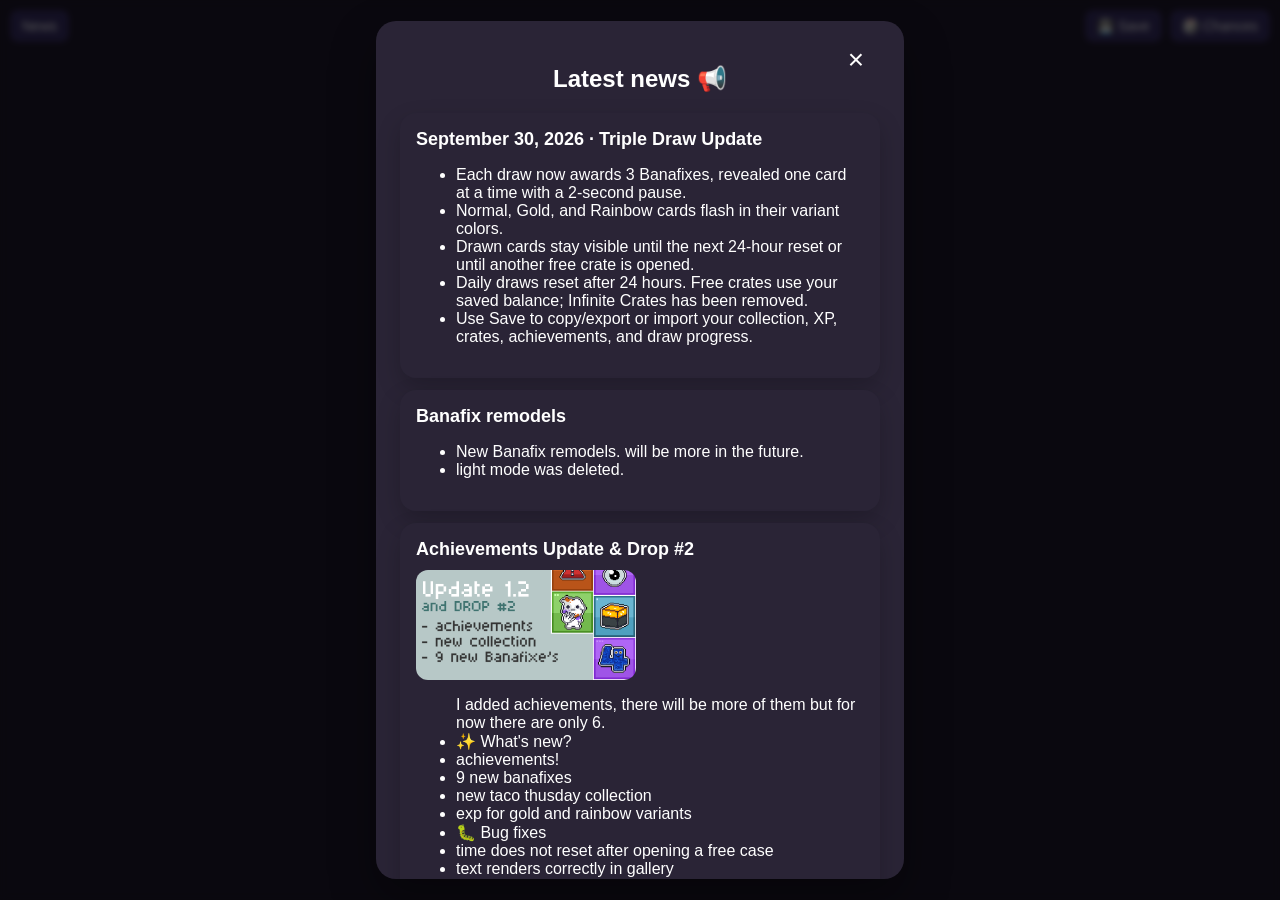
==== commit 673cdd67: "Triple Draw Update Each draw now awards 3 Banafixes, revealed one card at a time with a 2-second pau" ====
--- a/index.html
+++ b/index.html
@@ -8,9 +8,10 @@
 </head>
 <body>
 
-<div id="levelInfo"></div>
+<button id="newsBtn" type="button">News</button>
 <div id="topControls">
-    <button id="newsBtn">News</button>
+    <button id="saveBtn" type="button" aria-haspopup="dialog" aria-controls="saveModal">💾 Save</button>
+    <button id="chancesBtn" type="button" aria-haspopup="dialog" aria-controls="chancesModal">🎲 Chances</button>
 </div>
 
 <div id="newsPanel" class="news-panel hidden">
@@ -30,6 +31,35 @@
     </div>
 </div>
 
+<div id="levelProgressModal" class="news-modal hidden" aria-hidden="true">
+    <div class="news-modal-backdrop"></div>
+    <div class="news-modal-dialog level-progress-dialog" role="dialog" aria-modal="true" aria-labelledby="levelProgressTitle">
+        <button id="closeLevelProgressModal" class="news-modal-close" aria-label="Close">×</button>
+        <h2 id="levelProgressTitle">Level progress</h2>
+        <div class="level-progress-summary">
+            <div id="levelProgressBadge" class="level-progress-badge">🐣</div>
+            <div>
+                <div id="levelProgressRank" class="level-progress-rank"></div>
+                <strong id="levelProgressLevel"></strong>
+            </div>
+        </div>
+        <div class="level-progress-track" role="progressbar" aria-label="XP progress" aria-valuemin="0" aria-valuemax="100" aria-valuenow="0">
+            <div id="levelProgressFill" class="level-progress-fill"></div>
+        </div>
+        <div class="level-progress-numbers">
+            <span id="levelProgressCurrent"></span>
+            <span id="levelProgressRemaining"></span>
+        </div>
+        <div class="level-reward">
+            <span class="level-reward-icon" aria-hidden="true">🎁</span>
+            <div>
+                <strong id="levelRewardTitle"></strong>
+                <div id="levelRewardDescription">+1 free crate</div>
+            </div>
+        </div>
+    </div>
+</div>
+
 <div id="toastContainer" class="toast-container" aria-live="polite" aria-atomic="true"></div>
 
 <div id="newsModal" class="news-modal hidden" aria-hidden="true">
@@ -38,15 +68,19 @@
         <button id="closeNewsModal" class="news-modal-close" aria-label="Close">×</button>
         <h2 id="newsModalTitle">Latest news 📢</h2>
         <div class="news-card news-modal-card">
-            <h3>Banafix arena & remodels</h3>
-            <img src="images/update3.png" alt="Update 2.0" class="news-image">
+            <h3>September 30, 2026 · Triple Draw Update</h3>
+            <ul>
+                <li>Each draw now awards 3 Banafixes, revealed one card at a time with a 2-second pause.</li>
+                <li>Normal, Gold, and Rainbow cards flash in their variant colors.</li>
+                <li>Drawn cards stay visible until the next 24-hour reset or until another free crate is opened.</li>
+                <li>Daily draws reset after 24 hours. Free crates use your saved balance; Infinite Crates has been removed.</li>
+                <li>Use Save to copy/export or import your collection, XP, crates, achievements, and draw progress.</li>
+            </ul>
+        </div>
+        <div class="news-card news-modal-card">
+            <h3>Banafix remodels</h3>
             <ul>
                 <li>New Banafix remodels. will be more in the future.</li>
-                <li>New Banafix arena with stage-based fights.</li>
-                <li>Select up to 4 Banafixes from your collection.</li>
-                <li>Daily arena uses are tracked per copy and reset at 1:00.</li>
-                <li>Enemy Banafixes now scale by rarity as the run goes on.</li>
-                <li>Battle status bars and ability effects are easier to read.</li>
                 <li>light mode was deleted.</li>
             </ul>
         </div>
@@ -103,11 +137,52 @@
     </div>
 </div>
 
+<div id="chancesModal" class="news-modal hidden" aria-hidden="true">
+    <div class="news-modal-backdrop"></div>
+    <div class="news-modal-dialog chances-modal-dialog" role="dialog" aria-modal="true" aria-labelledby="chancesModalTitle">
+        <button id="closeChancesModal" class="news-modal-close" aria-label="Close">×</button>
+        <h2 id="chancesModalTitle">Drop chances</h2>
+        <div id="chancesContent"></div>
+    </div>
+</div>
+
+<div id="saveModal" class="news-modal hidden" aria-hidden="true">
+    <div class="news-modal-backdrop"></div>
+    <div class="news-modal-dialog save-modal-dialog" role="dialog" aria-modal="true" aria-labelledby="saveModalTitle">
+        <button id="closeSaveModal" class="news-modal-close" aria-label="Close">×</button>
+        <h2 id="saveModalTitle">Save data</h2>
+        <section class="save-section">
+            <h3>Export save</h3>
+            <p>Copy this text to keep a backup of your game.</p>
+            <textarea id="saveExportText" class="save-textarea" aria-label="Exported save data" readonly spellcheck="false"></textarea>
+            <button id="copySaveBtn" type="button">Copy save</button>
+        </section>
+        <section class="save-section">
+            <h3>Import save</h3>
+            <p>Importing replaces the current game progress.</p>
+            <textarea id="saveImportText" class="save-textarea" aria-label="Paste save data to import" placeholder="Paste save data here" spellcheck="false"></textarea>
+            <button id="importSaveBtn" type="button">Import save</button>
+        </section>
+        <div id="saveStatus" class="save-status" role="status" aria-live="polite"></div>
+    </div>
+</div>
+
+<div id="catalogModal" class="news-modal hidden" aria-hidden="true">
+    <div class="news-modal-backdrop"></div>
+    <div class="news-modal-dialog catalog-modal-dialog" role="dialog" aria-modal="true" aria-labelledby="catalogModalTitle">
+        <button id="closeCatalogModal" class="news-modal-close" aria-label="Close">×</button>
+        <h2 id="catalogModalTitle">Banafix Catalog</h2>
+        <div id="gallery" style="margin:10px;"></div>
+    </div>
+</div>
+
 <h1>Daily Banafix</h1>
 
 <div class="draw-controls">
-    <button id="drawBtn" class="draw-button">Draw Banafix</button>
     <button id="freeCrateBtn" class="free-crate-button">Open free crate <span id="freeCrateCount">0</span></button>
+    <button id="levelInfo" class="level-indicator" type="button" aria-label="Level progress" aria-haspopup="dialog" aria-controls="levelProgressModal" aria-expanded="false"></button>
+    <button id="achievementsBtn" class="draw-action-icon" type="button" aria-label="Achievements" title="Achievements">🏆</button>
+    <button id="catalogBtn" class="draw-action-icon" type="button" aria-label="Banafix Catalog" title="Banafix Catalog" aria-haspopup="dialog" aria-controls="catalogModal">📚</button>
 </div>
 
 <p id="timer"></p>
@@ -116,58 +191,6 @@
 
 
 <div id="eventStatus" style="margin:10px; color: var(--text);"></div>
-<div id="rarityLegend" style="margin:10px;"></div>
-<div id="gameActionButtons">
-    <button id="achievementsBtn">🏆 Achievements</button>
-    <button id="battleGameBtn">⚔️ Arena Banafix</button>
-</div>
-<div id="gallery" style="margin:10px;"></div>
-
-<div id="battleGameModal" class="battle-modal hidden" aria-hidden="true">
-    <div class="battle-modal-backdrop"></div>
-    <div class="battle-modal-panel" role="dialog" aria-modal="true" aria-labelledby="battleGameTitle">
-        <button id="closeBattleGameModal" class="news-modal-close" aria-label="Close">×</button>
-        <h3 id="battleGameTitle">Arena Banafix</h3>
-
-        <div class="battle-guide">
-            <h4>How Arena Banafix works</h4>
-            <ul>
-                <li>Pick up to 4 Banafixes from your collection.</li>
-                <li>Only Banafixes with daily arena uses left can be selected.</li>
-                <li>Most fights have 3 enemies, sometimes 2 on early stages, and rarely 4.</li>
-                <li>Enemy Banafixes get better rarity as stages go up.</li>
-                <li>Clearing a stage gives XP, and the full run gives a final bonus at the end.</li>
-                <li>Daily arena uses reset at 1:00.</li>
-            </ul>
-        </div>
-
-        <div id="battleSelectionStep">
-            <p>Select from 1 to 4 Banafixes from your collection.</p>
-            <div id="battleSelectionCounter">Selected: 0 / 4</div>
-            <div id="battleSelectionGrid" class="battle-selection-grid"></div>
-            <button id="startBattleBtn" disabled>Start battle</button>
-        </div>
-
-        <div id="battleFightStep" class="hidden">
-            <div id="battleStatus" class="battle-status"></div>
-            <div class="battle-columns">
-                <div>
-                    <h4>Your team</h4>
-                    <div id="battleAllies" class="battle-fighter-list"></div>
-                </div>
-                <div>
-                    <h4>Enemies</h4>
-                    <div id="battleEnemies" class="battle-fighter-list"></div>
-                </div>
-            </div>
-            <div id="battleLog" class="battle-log"></div>
-            <div class="battle-actions">
-                <button id="battleNextTurnBtn">Next turn</button>
-                <button id="battleResetBtn">New battle</button>
-            </div>
-        </div>
-    </div>
-</div>
 
 <script src="script.js"></script>
 
--- a/style.css
+++ b/style.css
@@ -51,6 +51,184 @@
     border-radius:20px;
     padding:24px;
     box-shadow:0 20px 45px rgba(0,0,0,0.35);
+}
+
+.catalog-modal-dialog{
+    width:min(1200px, 100%);
+}
+
+.chances-modal-dialog{
+    width:min(560px, 100%);
+}
+
+.save-modal-dialog{
+    width:min(720px, 100%);
+}
+
+.save-section{
+    margin-top:20px;
+    text-align:left;
+}
+
+.save-section h3{
+    margin:0 0 8px;
+    font-size:16px;
+}
+
+.save-section p{
+    margin:0 0 10px;
+    font-size:13px;
+    opacity:0.8;
+}
+
+.save-textarea{
+    display:block;
+    width:100%;
+    min-height:150px;
+    box-sizing:border-box;
+    margin-bottom:10px;
+    padding:12px;
+    border:1px solid rgba(148,163,184,0.32);
+    border-radius:10px;
+    background:rgba(15,23,42,0.56);
+    color:var(--text);
+    font:12px/1.45 Consolas, "Courier New", monospace;
+    resize:vertical;
+}
+
+.save-status{
+    min-height:20px;
+    margin-top:10px;
+    font-size:13px;
+}
+
+.save-status.success{
+    color:#6ee7b7;
+}
+
+.save-status.error{
+    color:#fca5a5;
+}
+
+.level-progress-dialog{
+    width:min(520px, 100%);
+}
+
+.level-progress-summary{
+    display:flex;
+    align-items:center;
+    gap:14px;
+    margin:22px 0;
+}
+
+.level-progress-badge{
+    display:grid;
+    place-items:center;
+    width:64px;
+    height:64px;
+    flex:0 0 64px;
+    border-radius:16px;
+    background:linear-gradient(135deg, #0ea5e9, #0369a1);
+    font-size:34px;
+}
+
+.level-progress-rank{
+    font-size:16px;
+    font-weight:700;
+}
+
+#levelProgressLevel{
+    display:block;
+    margin-top:4px;
+    font-size:13px;
+    opacity:0.78;
+}
+
+.level-progress-track{
+    width:100%;
+    height:14px;
+    overflow:hidden;
+    border-radius:999px;
+    background:rgba(100,116,139,0.35);
+}
+
+.level-progress-fill{
+    width:0;
+    height:100%;
+    border-radius:inherit;
+    background:linear-gradient(90deg, #38bdf8, #0ea5e9);
+    transition:width 220ms ease;
+}
+
+.level-progress-numbers{
+    display:flex;
+    justify-content:space-between;
+    gap:12px;
+    margin-top:8px;
+    font-size:12px;
+    opacity:0.82;
+}
+
+.level-reward{
+    display:flex;
+    align-items:center;
+    gap:12px;
+    margin-top:22px;
+    padding:14px;
+    border:1px solid rgba(245,158,11,0.3);
+    border-radius:12px;
+    background:rgba(245,158,11,0.12);
+}
+
+.level-reward-icon{
+    font-size:28px;
+}
+
+.level-reward strong{
+    display:block;
+    margin-bottom:4px;
+}
+
+.level-reward div div{
+    font-size:13px;
+    opacity:0.85;
+}
+
+.chances-section{
+    margin-top:18px;
+    text-align:left;
+}
+
+.chances-section h3{
+    margin:0 0 10px;
+    font-size:16px;
+}
+
+.chances-note{
+    margin:0 0 10px;
+    font-size:12px;
+    opacity:0.78;
+}
+
+.chances-list{
+    display:grid;
+    gap:8px;
+}
+
+.chances-row{
+    display:flex;
+    align-items:center;
+    justify-content:space-between;
+    min-height:42px;
+    padding:8px 12px;
+    border:1px solid rgba(148,163,184,0.2);
+    border-radius:10px;
+    background:rgba(100,116,139,0.14);
+    text-transform:capitalize;
+}
+
+.chances-row .rarity{
+    margin:0;
 }
 
 .news-modal-close,
@@ -78,6 +256,18 @@
     display:flex;
     gap:8px;
     align-items:center;
+    flex-wrap:wrap;
+    justify-content:flex-end;
+}
+
+#newsBtn{
+    position:fixed;
+    top:10px;
+    left:10px;
+    z-index:1000;
+    padding:8px 12px;
+    font-size:14px;
+    border-radius:8px;
 }
 
 .news-panel{
@@ -122,68 +312,11 @@
     line-height:1.4;
 }
 
-#levelInfo{
-    position:fixed;
-    top:10px;
-    left:10px;
-    z-index:1000;
-    background:rgba(30,24,43,0.92);
-    color:var(--text);
-    border-radius:14px;
-    padding:10px 14px;
-    box-shadow:0 0 14px rgba(0,0,0,0.15);
-    text-align:left;
-    min-width:180px;
-    font-size:14px;
-}
-
-#levelInfo strong{
-    display:block;
-    font-size:15px;
-    margin-bottom:6px;
-}
-
-#levelInfo .level-bar{
-    width:100%;
-    height:8px;
-    background:rgb(54, 45, 99);
-    border-radius:4px;
-    overflow:hidden;
-    margin-top:8px;
-}
-
-#levelInfo .level-progress{
-    height:100%;
-    background:#73a1e6;
-    width:0;
-}
-
-#levelInfo .level-badge{
-    display:inline-block;
-    margin:6px 0 6px;
-    padding:6px 10px;
-    border-radius:999px;
-    font-size:13px;
-    font-weight:700;
-    color:#fff;
-}
-
-#levelInfo .badge-noob{ background:#6b7280; }
-#levelInfo .badge-new{ background:#22c55e; }
-#levelInfo .badge-rising{ background:#0ea5e9; }
-#levelInfo .badge-skilled{ background:#8b5cf6; }
-#levelInfo .badge-veteran{ background:#f97316; }
-#levelInfo .badge-expert{ background:#0f766e; }
-#levelInfo .badge-master{ background:#d946ef; }
-#levelInfo .badge-elite{ background:#eab308; color:#1f2937; }
-#levelInfo .badge-legendary{ background:#f59e0b; color:#1f2937; }
-#levelInfo .badge-ultimate{ background:#14b8a6; }
-#levelInfo .badge-supreme{ background:#ef4444; }
-
 #topControls button{
     padding:8px 12px;
     font-size:14px;
     border-radius:8px;
+    flex:0 0 auto;
 }
 
 #achievementsBtn{
@@ -200,8 +333,49 @@
 }
 
 #achievementsBtn:hover{
-    transform:translateY(-2px) scale(1.02);
-    box-shadow:0 14px 28px rgba(245, 158, 11, 0.45);
+    background:linear-gradient(135deg, #d97706, #92400e);
+}
+
+#catalogBtn{
+    display:block;
+    margin:0;
+    padding:12px 18px;
+    font-size:16px;
+    font-weight:700;
+    border-radius:16px;
+    border:1px solid #2563eb;
+    background:linear-gradient(135deg, #93c5fd, #3b82f6);
+    color:#102a43;
+    box-shadow:0 10px 22px rgba(59, 130, 246, 0.3);
+}
+
+#catalogBtn:hover{
+    background:linear-gradient(135deg, #3b82f6, #1e40af);
+}
+
+.draw-controls #achievementsBtn,
+.draw-controls #catalogBtn,
+.draw-controls #levelInfo{
+    display:inline-grid;
+    place-items:center;
+    flex:0 0 58px;
+    width:58px;
+    height:58px;
+    min-width:58px;
+    margin:0;
+    padding:0;
+    font-size:26px;
+    border-radius:16px;
+}
+
+.draw-controls #levelInfo{
+    color:#fff;
+    background:linear-gradient(135deg, #0ea5e9, #0369a1);
+    box-shadow:0 10px 22px rgba(14, 165, 233, 0.3);
+}
+
+.draw-controls #levelInfo:hover{
+    background:linear-gradient(135deg, #0284c7, #075985);
 }
 
 #sortCollectionBtn{
@@ -571,16 +745,181 @@
     padding:12px;
 }
 
-#result .xp-gain{
-    margin-top:8px;
+#result .gallery-card.draw-roll-card,
+#result .gallery-card.draw-result-card{
+    width:190px;
+    max-width:100%;
+    min-height:0;
+    box-sizing:border-box;
+    font-size:16px;
+    overflow-wrap:anywhere;
+}
+
+#result .gallery-card.draw-roll-card img{
+    width:100px;
+}
+
+#result .gallery-card.draw-result-card img{
+    width:100px;
+}
+
+.draw-cards-stage{
+    display:flex;
+    align-items:center;
+    justify-content:center;
+    gap:14px;
+    width:100%;
+    perspective:1200px;
+}
+
+.draw-flip-card{
+    flex:0 1 190px;
+    width:190px;
+    height:260px;
+    min-width:0;
+    perspective:1000px;
+}
+
+.draw-flip-inner{
+    position:relative;
+    width:100%;
+    height:100%;
+    transform-style:preserve-3d;
+    transition:transform 850ms cubic-bezier(0.2, 0.72, 0.25, 1);
+}
+
+.draw-flip-card.revealed .draw-flip-inner{
+    transform:rotateY(180deg);
+}
+
+.draw-card-side{
+    position:absolute;
+    inset:0;
+    display:flex;
+    flex-direction:column;
+    align-items:center;
+    justify-content:center;
+    gap:12px;
+    overflow:hidden;
+    border-radius:15px;
+    backface-visibility:hidden;
+    -webkit-backface-visibility:hidden;
+}
+
+.draw-card-back{
+    border:2px solid rgba(147,197,253,0.7);
+    background:linear-gradient(145deg, #263b63, #17243e 58%, #263b63);
+    color:#fff;
+    box-shadow:0 10px 24px rgba(15,23,42,0.35), inset 0 0 0 5px rgba(255,255,255,0.06);
+}
+
+.draw-card-back-mark{
+    display:grid;
+    place-items:center;
+    width:68px;
+    height:68px;
+    border:2px solid rgba(191,219,254,0.78);
+    border-radius:50%;
+    color:#bfdbfe;
+    font-size:42px;
+    font-weight:800;
+}
+
+.draw-card-back-label{
+    font-size:14px;
+    font-weight:700;
+}
+
+.draw-card-front.gallery-card{
+    width:100%;
+    height:100%;
+    box-sizing:border-box;
+    padding:10px;
+    transform:rotateY(180deg);
+    overflow-wrap:anywhere;
+}
+
+.draw-card-front.gallery-card:hover{
+    transform:rotateY(180deg);
+}
+
+.draw-card-front .gallery-name{
+    font-size:16px;
+    line-height:1.2;
+    overflow-wrap:anywhere;
+}
+
+.draw-card-front img{
+    max-width:100%;
+}
+
+.draw-card-flash{
+    --draw-flash-color:#e5e7eb;
+    position:absolute;
+    inset:0;
+    z-index:2;
+    border-radius:inherit;
+    opacity:0;
+    pointer-events:none;
+}
+
+.draw-card-flash.gold{
+    --draw-flash-color:#ffcc33;
+}
+
+.draw-card-flash.rainbow{
+    --draw-flash-color:#ff3cac;
+}
+
+.draw-card-flash.active{
+    animation:drawCardFlash 650ms ease-out forwards;
+}
+
+@keyframes drawCardFlash{
+    0%{
+        opacity:0;
+        box-shadow:inset 0 0 0 0 var(--draw-flash-color), 0 0 0 rgba(255,255,255,0);
+        filter:brightness(1);
+    }
+    22%{
+        opacity:1;
+        box-shadow:inset 0 0 0 8px var(--draw-flash-color), 0 0 42px 8px var(--draw-flash-color);
+        filter:brightness(1.35);
+    }
+    100%{
+        opacity:0;
+        box-shadow:inset 0 0 0 2px var(--draw-flash-color), 0 0 18px 2px var(--draw-flash-color);
+        filter:brightness(1);
+    }
+}
+
+.draw-xp-toast{
+    position:fixed;
+    left:50%;
+    bottom:max(20px, env(safe-area-inset-bottom));
+    z-index:3000;
+    padding:12px 20px;
+    border:1px solid rgba(134,239,172,0.48);
+    border-radius:14px;
+    background:rgba(5,150,105,0.96);
+    color:#fff;
+    box-shadow:0 12px 30px rgba(0,0,0,0.28);
     font-size:18px;
-    font-weight:700;
-    color:#16a34a;
-}
-
-#result .xp-detail{
-    font-size:12px;
-    opacity:0.8;
+    font-weight:800;
+    opacity:0;
+    transform:translate(-50%, 12px);
+    transition:opacity 180ms ease, transform 180ms ease;
+    pointer-events:none;
+}
+
+.draw-xp-toast.visible{
+    opacity:1;
+    transform:translate(-50%, 0);
+}
+
+.draw-xp-toast.fade-out{
+    opacity:0;
+    transform:translate(-50%, 12px);
 }
 
 .draw-crate {
@@ -720,8 +1059,6 @@
 .rarity.legendary{ background:rgb(255, 153, 0); color:#4b2e00; }
 .rarity.secret{ background:#111; color:#fff; }
 
-#rarityLegend .rarity{ margin-right:8px; }
-
 #gallery{
     margin-top:20px;
     display:block;
@@ -733,6 +1070,60 @@
 
 .gallery-section{
     margin-bottom:24px;
+}
+
+.gallery-section-heading{
+    margin:0 0 8px;
+    text-align:left;
+}
+
+.collection-toggle{
+    display:inline-flex;
+    align-items:center;
+    gap:10px;
+    max-width:100%;
+    padding:8px 10px;
+    border:1px solid rgba(148,163,184,0.24);
+    border-radius:10px;
+    background:rgba(100,116,139,0.14);
+    color:var(--text);
+    font:inherit;
+    font-size:16px;
+    font-weight:700;
+    text-align:left;
+    cursor:pointer;
+}
+
+.collection-toggle:hover{
+    background:rgba(100,116,139,0.24);
+}
+
+.general-collection-title{
+    display:inline-flex;
+    justify-content:flex-start;
+}
+
+.collection-arrow{
+    display:inline-block;
+    flex:0 0 auto;
+    font-size:20px;
+    line-height:1;
+    transition:transform 160ms ease;
+}
+
+.collection-toggle[aria-expanded="false"] .collection-arrow{
+    transform:rotate(-90deg);
+}
+
+.gallery-section-content[hidden]{
+    display:none;
+}
+
+.general-collection-title img{
+    width:550px;
+    max-width:calc(100% - 80px);
+    height:auto;
+    object-fit:contain;
 }
 
 .gallery-grid{
@@ -786,21 +1177,36 @@
 }
 
 .fullscreen-card{
-    width:min(520px, 100%);
-    max-width:520px;
+    width:min(820px, 100%);
+    max-width:820px;
     background:var(--card-bg);
     color:var(--card-text);
     border-radius:24px;
-    padding:24px;
-    text-align:center;
+    padding:28px;
+    text-align:left;
     position:relative;
     box-shadow:0 0 40px rgba(0,0,0,.4);
 }
 
-.fullscreen-card img{
-    width:220px;
+.fullscreen-layout{
+    display:grid;
+    grid-template-columns:minmax(0, 1fr) minmax(260px, 0.9fr);
+    align-items:center;
+    gap:30px;
+}
+
+.fullscreen-illustration{
+    min-width:0;
+    text-align:center;
+}
+
+.fullscreen-illustration img{
+    display:block;
+    width:min(100%, 320px);
     height:auto;
-    margin-bottom:18px;
+    max-height:52vh;
+    object-fit:contain;
+    margin:0 auto 16px;
 }
 
 .fullscreen-card h2{
@@ -808,87 +1214,63 @@
     font-size:24px;
 }
 
-.fullscreen-rarity-row{
-    display:flex;
-    align-items:center;
-    justify-content:center;
+.fullscreen-illustration .rarity{
+    margin-top:0;
+}
+
+.fullscreen-stats h3{
+    margin:0 0 14px;
+    font-size:18px;
+}
+
+.fullscreen-stat-list{
+    display:grid;
     gap:10px;
-    flex-wrap:wrap;
-    margin-bottom:10px;
-}
-
-.fullscreen-owned-pill{
-    padding:6px 10px;
-    border-radius:999px;
-    background:rgba(100,116,139,0.26);
-    font-size:12px;
-    font-weight:700;
-}
-
-.fullscreen-variant-row{
-    display:flex;
-    justify-content:center;
-    gap:8px;
-    flex-wrap:wrap;
-    margin-bottom:12px;
-}
-
-.fullscreen-variant-row .gallery-meta{
-    margin:0;
-}
-
-.fullscreen-info-grid{
-    display:grid;
-    grid-template-columns:repeat(2, minmax(0, 1fr));
-    gap:10px;
-    margin-bottom:12px;
-}
-
-.fullscreen-info-card{
-    background:rgba(100,116,139,0.2);
+}
+
+.fullscreen-stat{
+    display:flex;
+    align-items:center;
+    justify-content:space-between;
+    gap:12px;
+    min-height:48px;
+    padding:10px 12px;
     border:1px solid rgba(148,163,184,0.22);
-    border-radius:14px;
-    padding:10px;
-}
-
-.fullscreen-info-label{
-    font-size:12px;
-    opacity:0.8;
-    margin-bottom:4px;
-}
-
-.fullscreen-info-value{
-    font-size:24px;
-    font-weight:800;
-    line-height:1;
-}
-
-.fullscreen-ability-card{
-    background:linear-gradient(135deg, rgba(45,212,191,0.18), rgba(56,189,248,0.18));
-    border:1px solid rgba(45,212,191,0.35);
-    border-radius:14px;
-    padding:12px;
-    text-align:left;
-}
-
-.fullscreen-ability-title{
-    font-size:14px;
-    font-weight:800;
-    margin-bottom:5px;
-}
-
-.fullscreen-ability-desc{
+    border-radius:12px;
+    background:rgba(100,116,139,0.16);
+}
+
+.fullscreen-stat span{
     font-size:13px;
-    line-height:1.4;
+    opacity:0.82;
+}
+
+.fullscreen-stat strong{
+    font-size:15px;
+    text-align:right;
+}
+
+.fullscreen-stat.unavailable strong{
+    color:#cbd5e1;
 }
 
 @media (max-width: 620px){
-    .fullscreen-info-grid{
+    .fullscreen-card{
+        padding:22px 18px;
+    }
+
+    .fullscreen-layout{
         grid-template-columns:1fr;
+        gap:22px;
     }
 
-    .fullscreen-info-value{
-        font-size:22px;
+    .fullscreen-illustration img{
+        width:min(100%, 220px);
+        max-height:36vh;
+    }
+
+    .fullscreen-stats h3{
+        text-align:center;
     }
 }
 
@@ -963,11 +1345,6 @@
     margin:2px 0;
 }
 
-.gallery-ability{
-    font-weight:700;
-    color:#374151;
-}
-
 .gallery-card.gold-card {
     position: relative;
     border: 2px solid transparent;
@@ -1012,23 +1389,37 @@
     opacity:0.6;
 }
 
-#battleGameBtn{
-    display:block;
-    margin:0;
-    padding:12px 18px;
-    font-size:16px;
-    font-weight:700;
-    border-radius:16px;
-    border:1px solid #0f766e;
-    background:linear-gradient(135deg, #5eead4, #0d9488);
-    color:#052725;
-    border-color:#2dd4bf;
-    box-shadow:0 10px 22px rgba(13, 148, 136, 0.28);
-}
-
-#battleGameBtn:hover{
-    transform:translateY(-2px) scale(1.02);
-    box-shadow:0 14px 28px rgba(13, 148, 136, 0.36);
+@media (max-width: 620px){
+    .draw-cards-stage{
+        gap:6px;
+    }
+
+    .draw-flip-card{
+        flex:1 1 0;
+        height:220px;
+    }
+
+    .draw-card-front.gallery-card{
+        padding:8px 5px;
+    }
+
+    .draw-card-front img{
+        width:76px;
+    }
+
+    .draw-card-front .gallery-name{
+        font-size:13px;
+    }
+
+    .draw-card-front .rarity{
+        font-size:10px;
+    }
+
+    .draw-card-back-mark{
+        width:48px;
+        height:48px;
+        font-size:32px;
+    }
 }
 
 #gameActionButtons{
@@ -1040,671 +1431,14 @@
     flex-wrap:wrap;
 }
 
-.battle-modal{
-    position:fixed;
-    inset:0;
-    z-index:2200;
-    display:flex;
-    align-items:center;
-    justify-content:center;
-    padding:20px;
-}
-
-.battle-modal.hidden{
-    display:none;
-}
-
-.battle-modal-backdrop{
-    position:absolute;
-    inset:0;
-    background:rgba(0,0,0,0.68);
-    backdrop-filter:blur(3px);
-}
-
-.battle-modal-panel{
-    position:relative;
-    width:min(980px, 100%);
-    max-height:92vh;
-    overflow:auto;
-    background:var(--card-bg);
-    color:var(--card-text);
-    border-radius:20px;
-    padding:22px;
-    box-shadow:0 20px 45px rgba(0,0,0,0.35);
-    text-align:left;
-}
-
-.battle-guide{
-    margin:14px 0 16px;
-    padding:14px 16px;
-    border-radius:14px;
-    background:rgba(15, 23, 42, 0.46);
-    border:1px solid rgba(148,163,184,0.2);
-}
-
-.battle-guide h4{
-    margin:0 0 8px;
-    font-size:15px;
-}
-
-.battle-guide ul{
-    margin:0;
-    padding-left:18px;
-    display:grid;
-    gap:6px;
-    font-size:13px;
-    line-height:1.4;
-    color:rgba(255,255,255,0.92);
-}
-
-#battleSelectionCounter{
-    margin:8px 0 10px;
-    font-weight:700;
-}
-
-.battle-selection-grid{
-    display:grid;
-    grid-template-columns:repeat(auto-fit, minmax(160px, 1fr));
-    gap:12px;
-    margin:10px 0 14px;
-}
-
-.battle-selection-grid.sectioned{
-    display:flex;
-    flex-direction:column;
-    gap:14px;
-}
-
-.battle-selection-section{
-    border:1px solid rgba(148, 163, 184, 0.24);
-    border-radius:12px;
-    padding:10px;
-    background:rgba(15, 23, 42, 0.24);
-}
-
-.battle-selection-section-title{
-    margin-bottom:10px;
-    font-size:13px;
-    font-weight:800;
-    color:#5eead4;
-    letter-spacing:0.02em;
-}
-
-.battle-selection-subgrid{
-    display:grid;
-    grid-template-columns:repeat(auto-fit, minmax(160px, 1fr));
-    gap:12px;
-}
-
-.battle-select-card{
-    border:2px solid rgba(0,0,0,0.1);
-    border-radius:14px;
-    padding:10px;
-    background:rgba(47,42,64,0.85);
-    color:#fff;
-    text-align:center;
-    font-size:13px;
-    width:100%;
-    border-color:rgba(255,255,255,0.14);
-}
-
-.battle-select-card.selected{
-    border-color:#0d9488;
-    box-shadow:0 0 0 3px rgba(13,148,136,0.24);
-}
-
-.battle-select-card.locked,
-.battle-select-card:disabled{
-    opacity:0.65;
-    cursor:not-allowed;
-    filter:grayscale(0.28);
-    border-color:rgba(148,163,184,0.45);
-}
-
-.battle-select-card img{
-    width:78px;
-    height:auto;
-    margin:0 auto 8px;
-    display:block;
-}
-
-.battle-select-name{
-    font-weight:700;
-    margin-bottom:4px;
-}
-
-.battle-select-meta,
-.battle-select-stats{
-    font-size:12px;
-    opacity:0.9;
-    margin-top:3px;
-}
-
-.battle-select-ability{
-    margin-top:5px;
-    font-size:11px;
-    font-weight:700;
-    color:#5eead4;
-}
-
-.battle-ability-unique{
-    display:inline-block;
-    margin-left:4px;
-    padding:1px 6px;
-    border-radius:999px;
-    font-size:10px;
-    font-weight:800;
-    letter-spacing:0.02em;
-    background:linear-gradient(135deg, #f59e0b, #f97316);
-    color:#fff;
-}
-
-.battle-select-ability-desc{
-    margin-top:5px;
-    font-size:11px;
-    line-height:1.35;
-    background:rgba(45, 212, 191, 0.18);
-    border-radius:8px;
-    padding:6px;
-}
-
-.battle-empty{
-    padding:14px;
-    border-radius:12px;
-    background:rgba(148,163,184,0.16);
-}
-
-.battle-status{
-    margin-bottom:10px;
-    font-weight:700;
-}
-
-.battle-columns{
-    display:flex;
-    flex-direction:column;
-    gap:16px;
-}
-
-.battle-columns > div{
-    width:100%;
-}
-
-.battle-columns h4{
-    text-align:center;
-    margin:0 0 8px;
-}
-
-.battle-fighter-list{
-    display:flex;
-    justify-content:center;
-    align-items:stretch;
-    gap:10px;
-    flex-wrap:nowrap;
-    overflow-x:auto;
-    padding-bottom:6px;
-}
-
-.battle-fighter-card{
-    background:rgba(47,42,64,0.88);
-    border:1px solid rgba(255,255,255,0.12);
-    border-radius:14px;
-    padding:10px;
-    width:200px;
-    min-width:200px;
-    text-align:center;
-    position:relative;
-    cursor:help;
-}
-
-.battle-fighter-card.down{
-    opacity:0.5;
-    filter:grayscale(0.5);
-}
-
-.battle-fighter-visual{
-    width:100%;
-    display:flex;
-    justify-content:center;
-    align-items:center;
-}
-
-.battle-fighter-card img{
-    width:118px;
-    height:auto;
-    display:block;
-    margin-bottom:6px;
-}
-
-.battle-fighter-emoji{
-    width:118px;
-    height:118px;
-    display:flex;
-    align-items:center;
-    justify-content:center;
-    font-size:70px;
-    margin-bottom:6px;
-    border-radius:14px;
-    background:rgba(15, 118, 110, 0.12);
-}
-
-.battle-fighter-name{
-    font-weight:700;
-    font-size:12px;
-    line-height:1.2;
-}
-
-.battle-fighter-top{
-    display:flex;
-    justify-content:space-between;
-    align-items:center;
-    gap:6px;
-    margin-bottom:6px;
-}
-
-.battle-fighter-hp-text{
-    font-size:11px;
-    font-weight:700;
-    white-space:nowrap;
-}
-
-.battle-hp-bar{
-    width:100%;
-    height:8px;
-    border-radius:999px;
-    background:rgba(0,0,0,0.16);
-    overflow:hidden;
-    margin-top:4px;
-}
-
-.battle-hp-fill{
-    height:100%;
-    background:linear-gradient(90deg, #ef4444, #22c55e);
-}
-
-.battle-ability-status{
-    margin-top:6px;
-    padding:6px 7px;
-    border-radius:10px;
-    background:rgba(15, 23, 42, 0.56);
-    border:1px solid rgba(255,255,255,0.14);
-}
-
-.battle-ability-status-stack{
-    display:flex;
-    flex-direction:column;
-    gap:4px;
-    margin-top:6px;
-}
-
-.battle-ability-status-stack .battle-ability-status{
-    margin-top:0;
-}
-
-.battle-ability-status-head{
-    display:flex;
-    align-items:center;
-    justify-content:space-between;
-    gap:8px;
-    margin-bottom:4px;
-    font-size:10px;
-    font-weight:800;
-    letter-spacing:0.02em;
-    color:#fde68a;
-}
-
-.battle-ability-status-bar{
-    height:6px;
-    border-radius:999px;
-    overflow:hidden;
-    background:rgba(0,0,0,0.36);
-}
-
-.battle-ability-status-fill{
-    height:100%;
-    width:0;
-    border-radius:999px;
-    transition:width 180ms ease;
-    background:linear-gradient(90deg, #f59e0b, #ef4444);
-}
-
-.battle-ability-status.sniper .battle-ability-status-head{
-    color:#93c5fd;
-}
-
-.battle-ability-status.sniper .battle-ability-status-fill{
-    background:linear-gradient(90deg, #60a5fa, #2563eb);
-}
-
-.battle-ability-status.poisoner .battle-ability-status-head{
-    color:#c4b5fd;
-}
-
-.battle-ability-status.poisoner .battle-ability-status-fill{
-    background:linear-gradient(90deg, #a855f7, #7e22ce);
-}
-
-.battle-ability-status.swift .battle-ability-status-head{
-    color:#93c5fd;
-}
-
-.battle-ability-status.swift .battle-ability-status-fill{
-    background:linear-gradient(90deg, #38bdf8, #2563eb);
-}
-
-.battle-ability-status.biotech .battle-ability-status-head,
-.battle-ability-status.guardian .battle-ability-status-head,
-.battle-ability-status.support .battle-ability-status-head{
-    color:#86efac;
-}
-
-.battle-ability-status.biotech .battle-ability-status-fill,
-.battle-ability-status.guardian .battle-ability-status-fill,
-.battle-ability-status.support .battle-ability-status-fill{
-    background:linear-gradient(90deg, #22c55e, #15803d);
-}
-
-.battle-ability-status.vampire .battle-ability-status-head{
-    color:#e9d5ff;
-}
-
-.battle-ability-status.vampire .battle-ability-status-fill{
-    background:linear-gradient(90deg, #a855f7, #581c87);
-}
-
-.battle-ability-status.finisher .battle-ability-status-head,
-.battle-ability-status.error .battle-ability-status-head,
-.battle-ability-status.taco .battle-ability-status-head,
-.battle-ability-status.portal .battle-ability-status-head{
-    color:#fca5a5;
-}
-
-.battle-ability-status.finisher .battle-ability-status-fill,
-.battle-ability-status.error .battle-ability-status-fill,
-.battle-ability-status.taco .battle-ability-status-fill,
-.battle-ability-status.portal .battle-ability-status-fill{
-    background:linear-gradient(90deg, #ef4444, #991b1b);
-}
-
-.battle-ability-status.angel .battle-ability-status-head{
-    color:#fde68a;
-}
-
-.battle-ability-status.angel .battle-ability-status-fill{
-    background:linear-gradient(90deg, #fbbf24, #b45309);
-}
-
-.battle-ability-status.gambler .battle-ability-status-head{
-    color:#fcd34d;
-}
-
-.battle-ability-status.gambler .battle-ability-status-fill{
-    background:linear-gradient(90deg, #f59e0b, #b45309);
-}
-
-.battle-ability-status.shield .battle-ability-status-head{
-    color:#67e8f9;
-}
-
-.battle-ability-status.shield .battle-ability-status-fill{
-    background:linear-gradient(90deg, #22d3ee, #0891b2);
-}
-
-.battle-ability-status.rally .battle-ability-status-head{
-    color:#86efac;
-}
-
-.battle-ability-status.rally .battle-ability-status-fill{
-    background:linear-gradient(90deg, #4ade80, #15803d);
-}
-
-.battle-ability-status.breaker-mark .battle-ability-status-head{
-    color:#fca5a5;
-}
-
-.battle-ability-status.breaker-mark .battle-ability-status-fill{
-    background:linear-gradient(90deg, #fb7185, #be123c);
-}
-
-.battle-ability-status.tank-charge .battle-ability-status-head{
-    color:#fcd34d;
-}
-
-.battle-ability-status.tank-charge .battle-ability-status-fill{
-    background:linear-gradient(90deg, #f59e0b, #b45309);
-}
-
-.battle-ability-status.berserker-bonus .battle-ability-status-head{
-    color:#fca5a5;
-}
-
-.battle-ability-status.berserker-bonus .battle-ability-status-fill{
-    background:linear-gradient(90deg, #ef4444, #7f1d1d);
-}
-
-.battle-hover-stats{
-    position:absolute;
-    inset:0;
-    background:rgba(15,23,42,0.94);
-    color:#fff;
-    border-radius:14px;
-    padding:6px 8px;
-    font-size:11px;
-    line-height:1.35;
-    display:flex;
-    flex-direction:column;
-    align-items:center;
-    justify-content:center;
-    gap:4px;
-    opacity:0;
-    pointer-events:none;
-    transition:opacity 0.15s ease;
-    z-index:5;
-}
-
-.battle-fighter-card:hover .battle-hover-stats,
-.battle-fighter-card:focus .battle-hover-stats,
-.battle-fighter-card:focus-within .battle-hover-stats,
-.battle-fighter-card:active .battle-hover-stats{
-    opacity:1;
-}
-
-.battle-damage-float{
-    position:absolute;
-    top:46%;
-    left:50%;
-    transform:translate(-50%, -50%);
-    padding:3px 8px;
-    border-radius:999px;
-    background:rgba(127, 29, 29, 0.92);
-    color:#fff;
-    font-size:15px;
-    font-weight:800;
-    pointer-events:none;
-    z-index:6;
-    animation:battleDamagePop 1.15s ease-out forwards;
-}
-
-.battle-damage-float.miss{
-    background:rgba(3, 105, 161, 0.95);
-    letter-spacing:0.04em;
-}
-
-.battle-damage-float.crit{
-    background:rgba(161, 98, 7, 0.96);
-    color:#fff7d6;
-    box-shadow:0 0 12px rgba(251, 191, 36, 0.5);
-}
-
-.battle-ability-fx{
-    position:absolute;
-    top:36%;
-    left:50%;
-    transform:translate(-50%, -50%);
-    padding:4px 9px;
-    border-radius:999px;
-    font-size:11px;
-    font-weight:900;
-    letter-spacing:0.04em;
-    color:#fff;
-    background:rgba(15, 23, 42, 0.9);
-    pointer-events:none;
-    z-index:7;
-    animation:battleAbilityPulse 1.35s ease-out forwards;
-}
-
-.battle-ability-fx.heal,
-.battle-ability-fx.guardian,
-.battle-ability-fx.angel{
-    background:rgba(5, 150, 105, 0.95);
-}
-
-.battle-ability-fx.poison,
-.battle-ability-fx.vampire{
-    background:rgba(126, 34, 206, 0.95);
-}
-
-.battle-ability-fx.support{
-    background:rgba(14, 116, 144, 0.95);
-}
-
-.battle-ability-fx.finisher,
-.battle-ability-fx.breaker,
-.battle-ability-fx.overclock,
-.battle-ability-fx.error,
-.battle-ability-fx.taco,
-.battle-ability-fx.portal,
-.battle-ability-fx.gambler-good,
-.battle-ability-fx.gambler-bad,
-.battle-ability-fx.berserker{
-    background:rgba(185, 28, 28, 0.95);
-}
-
-.battle-ability-fx.gambler-good{
-    background:rgba(202, 138, 4, 0.95);
-}
-
-.battle-ability-fx.gambler-bad{
-    background:rgba(71, 85, 105, 0.95);
-}
-
-@keyframes battleAbilityPulse {
-    0% { opacity:0; transform:translate(-50%, -20%) scale(0.76); }
-    25% { opacity:1; transform:translate(-50%, -52%) scale(1.04); }
-    100% { opacity:0; transform:translate(-50%, -96%) scale(0.92); }
-}
-
-@keyframes battleDamagePop {
-    0% { opacity:0; transform:translate(-50%, -35%) scale(0.75); }
-    25% { opacity:1; transform:translate(-50%, -70%) scale(1.06); }
-    100% { opacity:0; transform:translate(-50%, -120%) scale(0.92); }
-}
-
-.battle-fighter-card.effect-attack .battle-fighter-visual{
-    animation:battleAttack 0.35s ease;
-}
-
-.battle-fighter-card.effect-hit .battle-fighter-visual{
-    animation:battleHit 0.3s ease;
-}
-
-.battle-fighter-card.effect-death{
-    animation:battleDeath 0.55s ease forwards;
-}
-
-@keyframes battleAttack {
-    0% { transform:translateX(0) scale(1); }
-    35% { transform:translateX(18px) scale(1.07); }
-    100% { transform:translateX(0) scale(1); }
-}
-
-@keyframes battleHit {
-    0% { transform:scale(1); filter:brightness(1); }
-    40% { transform:scale(0.94); filter:brightness(1.7); }
-    100% { transform:scale(1); filter:brightness(1); }
-}
-
-@keyframes battleDeath {
-    0% { opacity:1; transform:scale(1) rotate(0); }
-    70% { opacity:0.4; transform:scale(0.92) rotate(-4deg); }
-    100% { opacity:0.2; transform:scale(0.85) rotate(-7deg); }
-}
-
-.battle-log{
-    margin-top:14px;
-    padding:10px;
-    border-radius:12px;
-    background:rgba(148,163,184,0.14);
-    min-height:110px;
-    max-height:180px;
-    overflow:auto;
-    font-size:13px;
-}
-
-.battle-log-line{
-    margin:4px 0;
-    padding:4px 8px;
-    border-radius:8px;
-    background:rgba(148,163,184,0.1);
-}
-
-.battle-log-info{
-    color:inherit;
-}
-
-.battle-log-hit{
-    color:#b91c1c;
-}
-
-.battle-log-crit{
-    color:#b45309;
-    font-weight:800;
-}
-
-.battle-log-miss{
-    color:#0369a1;
-    font-weight:700;
-}
-
-.battle-log-heal{
-    color:#047857;
-    font-weight:700;
-}
-
-.battle-log-ability{
-    color:#7c3aed;
-    font-weight:700;
-}
-
-.battle-log-kill{
-    color:#dc2626;
-    font-weight:800;
-}
-
-.battle-log-reward{
-    color:#a16207;
-    font-weight:800;
-}
-
-.battle-actions{
-    display:flex;
-    gap:10px;
-    margin-top:12px;
-    flex-wrap:wrap;
-}
-
-@media (max-width: 780px){
-    .battle-fighter-card{
-        width:168px;
-        min-width:168px;
+@media (max-width: 620px){
+    #topControls{
+        position:relative;
+        top:auto;
+        right:auto;
+        width:calc(100% - 16px);
+        margin:120px auto 12px;
+        justify-content:center;
     }
-
-    .battle-fighter-card img,
-    .battle-fighter-emoji{
-        width:100px;
-        height:100px;
-    }
-
-    .battle-fighter-emoji{
-        font-size:58px;
-    }
-}
+}
+
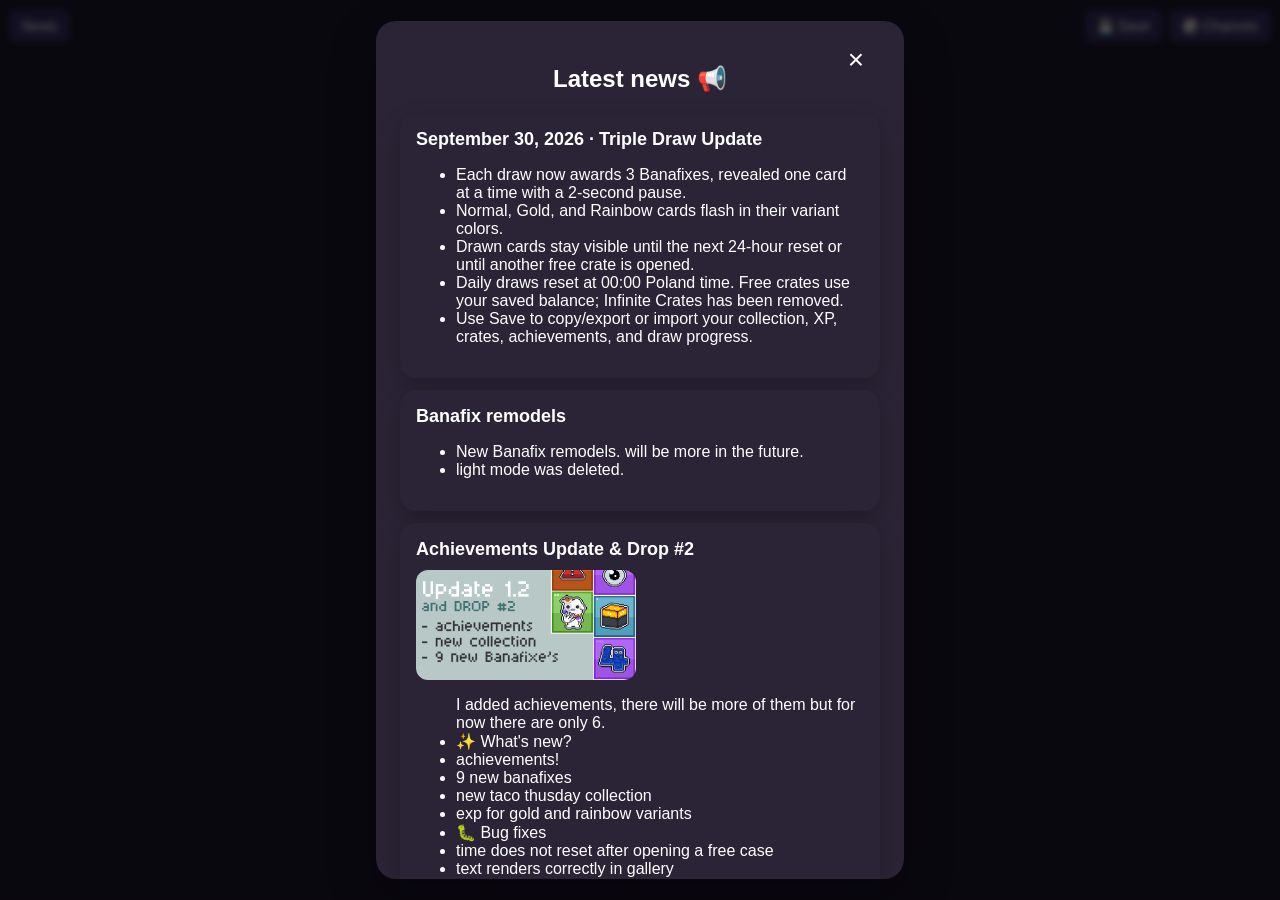
==== commit ac0aab1a: "poprawki" ====
--- a/index.html
+++ b/index.html
@@ -73,7 +73,7 @@
                 <li>Each draw now awards 3 Banafixes, revealed one card at a time with a 2-second pause.</li>
                 <li>Normal, Gold, and Rainbow cards flash in their variant colors.</li>
                 <li>Drawn cards stay visible until the next 24-hour reset or until another free crate is opened.</li>
-                <li>Daily draws reset after 24 hours. Free crates use your saved balance; Infinite Crates has been removed.</li>
+                <li>Daily draws reset at 00:00 Poland time. Free crates use your saved balance; Infinite Crates has been removed.</li>
                 <li>Use Save to copy/export or import your collection, XP, crates, achievements, and draw progress.</li>
             </ul>
         </div>
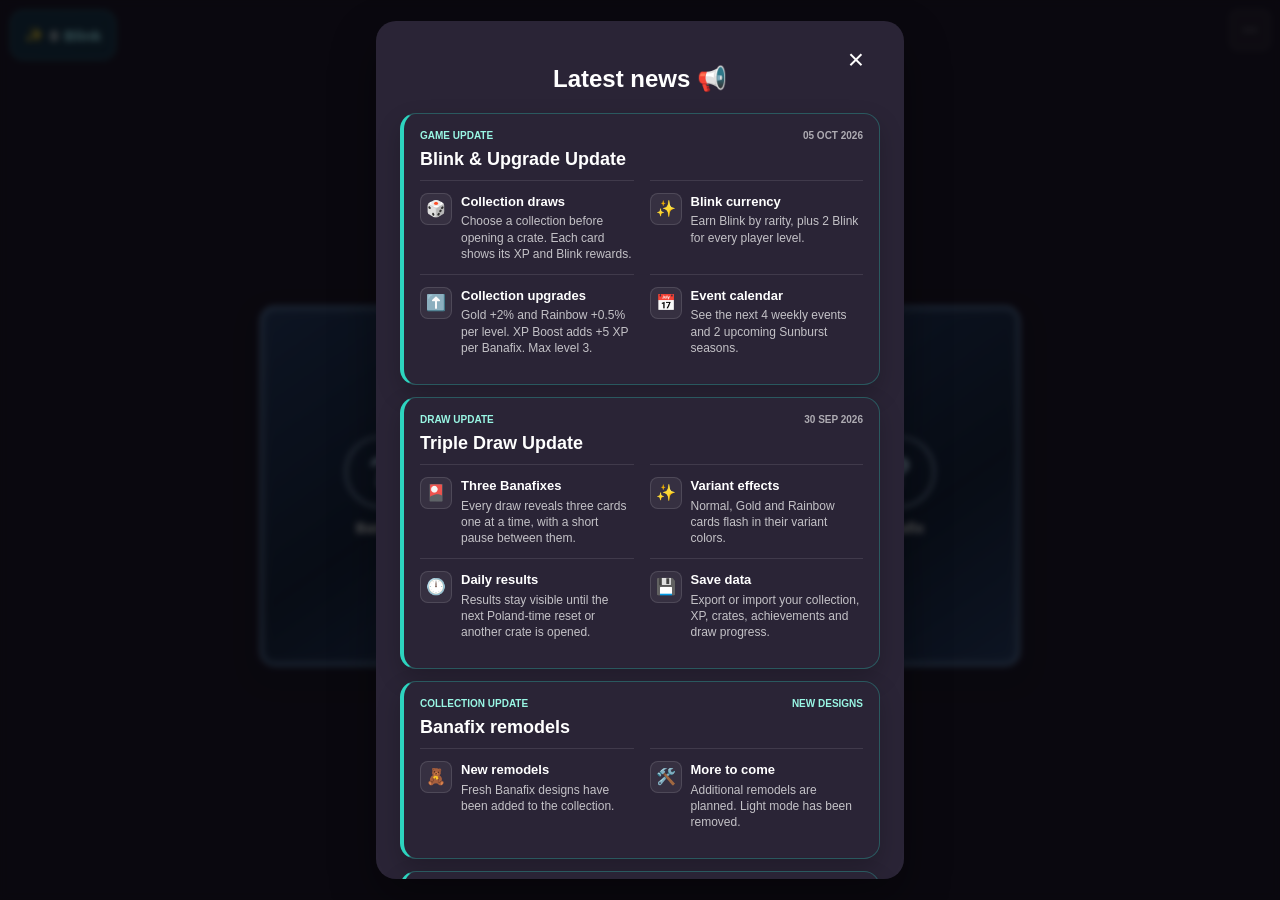
==== commit 8d6a5248: "Blink & Upgrade Update Choose a collection before opening a crate. Each card shows its XP and Blink " ====
--- a/index.html
+++ b/index.html
@@ -8,10 +8,16 @@
 </head>
 <body>
 
-<button id="newsBtn" type="button">News</button>
+<div id="topLeftControls">
+    <div id="blinkBalance" class="blink-balance" aria-label="Blink balance"><span aria-hidden="true">✨</span><span data-blink-count>0</span><span>Blink</span></div>
+</div>
 <div id="topControls">
-    <button id="saveBtn" type="button" aria-haspopup="dialog" aria-controls="saveModal">💾 Save</button>
-    <button id="chancesBtn" type="button" aria-haspopup="dialog" aria-controls="chancesModal">🎲 Chances</button>
+    <button id="quickActionsBtn" type="button" aria-label="Quick actions" title="Quick actions" aria-haspopup="menu" aria-controls="quickActionsMenu" aria-expanded="false">⋯</button>
+    <div id="quickActionsMenu" class="quick-actions-menu hidden" role="menu">
+        <button id="saveBtn" type="button" role="menuitem" aria-haspopup="dialog" aria-controls="saveModal">📄 Save</button>
+        <button id="chancesBtn" type="button" role="menuitem" aria-haspopup="dialog" aria-controls="chancesModal">🎲 Chances</button>
+        <button id="newsBtn" type="button" role="menuitem">📢 News</button>
+    </div>
 </div>
 
 <div id="newsPanel" class="news-panel hidden">
@@ -54,9 +60,53 @@
             <span class="level-reward-icon" aria-hidden="true">🎁</span>
             <div>
                 <strong id="levelRewardTitle"></strong>
-                <div id="levelRewardDescription">+1 free crate</div>
-            </div>
-        </div>
+                <div id="levelRewardDescription">+1 free crate · +2 Blink</div>
+            </div>
+        </div>
+    </div>
+</div>
+
+<div id="gameMenuModal" class="news-modal hidden" aria-hidden="true">
+    <div class="news-modal-backdrop"></div>
+    <div class="news-modal-dialog game-menu-dialog" role="dialog" aria-modal="true" aria-labelledby="gameMenuTitle">
+        <button id="closeGameMenuModal" class="news-modal-close" aria-label="Close">×</button>
+        <h2 id="gameMenuTitle">Game menu</h2>
+        <div class="game-menu-actions">
+            <button id="levelInfo" class="level-indicator game-menu-action" type="button" aria-label="Level progress" aria-haspopup="dialog" aria-controls="levelProgressModal" aria-expanded="false">
+                <span class="game-menu-action-icon" aria-hidden="true">🐣</span>
+                <span class="game-menu-action-label">Level</span>
+            </button>
+            <button id="upgradeBtn" class="draw-action-icon upgrade-btn game-menu-action" type="button" aria-label="Upgrade" title="Upgrade">
+                <span class="game-menu-action-icon" aria-hidden="true">⬆️</span>
+                <span class="game-menu-action-label">Upgrades</span>
+            </button>
+            <button id="achievementsBtn" class="draw-action-icon game-menu-action" type="button" aria-label="Achievements" title="Achievements">
+                <span class="game-menu-action-icon" aria-hidden="true">🏆</span>
+                <span class="game-menu-action-label">Achievements</span>
+            </button>
+            <button id="catalogBtn" class="draw-action-icon game-menu-action" type="button" aria-label="Banafix Catalog" title="Banafix Catalog" aria-haspopup="dialog" aria-controls="catalogModal">
+                <span class="game-menu-action-icon" aria-hidden="true">📚</span>
+                <span class="game-menu-action-label">Catalog</span>
+            </button>
+            <button id="calendarBtn" class="game-menu-action" type="button" aria-label="Calendar" title="Calendar" aria-haspopup="dialog" aria-controls="calendarModal">
+                <span class="game-menu-action-icon" aria-hidden="true">📅</span>
+                <span class="game-menu-action-label">Calendar</span>
+            </button>
+            <button class="game-menu-action under-construction-action" type="button" aria-label="Under construction" title="Under construction" disabled>
+                <span class="game-menu-action-icon" aria-hidden="true">🛠️</span>
+                <span class="game-menu-action-label">Under construction</span>
+            </button>
+        </div>
+    </div>
+</div>
+
+<div id="drawCollectionModal" class="news-modal hidden" aria-hidden="true">
+    <div class="news-modal-backdrop"></div>
+    <div class="news-modal-dialog draw-collection-dialog" role="dialog" aria-modal="true" aria-labelledby="drawCollectionTitle">
+        <button id="closeDrawCollectionModal" class="news-modal-close" aria-label="Close">×</button>
+        <h2 id="drawCollectionTitle">Choose a collection</h2>
+        <div id="drawCollectionOptions"></div>
+        <div id="eventStatus" class="draw-collection-status"></div>
     </div>
 </div>
 
@@ -67,36 +117,67 @@
     <div class="news-modal-dialog" role="dialog" aria-modal="true" aria-labelledby="newsModalTitle">
         <button id="closeNewsModal" class="news-modal-close" aria-label="Close">×</button>
         <h2 id="newsModalTitle">Latest news 📢</h2>
-        <div class="news-card news-modal-card">
-            <h3>September 30, 2026 · Triple Draw Update</h3>
-            <ul>
-                <li>Each draw now awards 3 Banafixes, revealed one card at a time with a 2-second pause.</li>
-                <li>Normal, Gold, and Rainbow cards flash in their variant colors.</li>
-                <li>Drawn cards stay visible until the next 24-hour reset or until another free crate is opened.</li>
-                <li>Daily draws reset at 00:00 Poland time. Free crates use your saved balance; Infinite Crates has been removed.</li>
-                <li>Use Save to copy/export or import your collection, XP, crates, achievements, and draw progress.</li>
-            </ul>
-        </div>
-        <div class="news-card news-modal-card">
+        <div class="news-card news-modal-card news-feature-card">
+            <div class="news-feature-topline">
+                <span>GAME UPDATE</span>
+                <time datetime="2026-10-05">05 OCT 2026</time>
+            </div>
+            <h3>Blink & Upgrade Update</h3>
+            <ul class="news-feature-grid">
+                <li>
+                    <span class="news-feature-icon" aria-hidden="true">🎲</span>
+                    <div><strong>Collection draws</strong><span>Choose a collection before opening a crate. Each card shows its XP and Blink rewards.</span></div>
+                </li>
+                <li>
+                    <span class="news-feature-icon" aria-hidden="true">✨</span>
+                    <div><strong>Blink currency</strong><span>Earn Blink by rarity, plus 2 Blink for every player level.</span></div>
+                </li>
+                <li>
+                    <span class="news-feature-icon" aria-hidden="true">⬆️</span>
+                    <div><strong>Collection upgrades</strong><span>Gold +2% and Rainbow +0.5% per level. XP Boost adds +5 XP per Banafix. Max level 3.</span></div>
+                </li>
+                <li>
+                    <span class="news-feature-icon" aria-hidden="true">📅</span>
+                    <div><strong>Event calendar</strong><span>See the next 4 weekly events and 2 upcoming Sunburst seasons.</span></div>
+                </li>
+            </ul>
+        </div>
+        <div class="news-card news-modal-card news-feature-card">
+            <div class="news-feature-topline">
+                <span>DRAW UPDATE</span>
+                <time datetime="2026-09-30">30 SEP 2026</time>
+            </div>
+            <h3>Triple Draw Update</h3>
+            <ul class="news-feature-grid">
+                <li><span class="news-feature-icon" aria-hidden="true">🎴</span><div><strong>Three Banafixes</strong><span>Every draw reveals three cards one at a time, with a short pause between them.</span></div></li>
+                <li><span class="news-feature-icon" aria-hidden="true">✨</span><div><strong>Variant effects</strong><span>Normal, Gold and Rainbow cards flash in their variant colors.</span></div></li>
+                <li><span class="news-feature-icon" aria-hidden="true">🕛</span><div><strong>Daily results</strong><span>Results stay visible until the next Poland-time reset or another crate is opened.</span></div></li>
+                <li><span class="news-feature-icon" aria-hidden="true">💾</span><div><strong>Save data</strong><span>Export or import your collection, XP, crates, achievements and draw progress.</span></div></li>
+            </ul>
+        </div>
+        <div class="news-card news-modal-card news-feature-card">
+            <div class="news-feature-topline">
+                <span>COLLECTION UPDATE</span>
+                <span>NEW DESIGNS</span>
+            </div>
             <h3>Banafix remodels</h3>
-            <ul>
-                <li>New Banafix remodels. will be more in the future.</li>
-                <li>light mode was deleted.</li>
-            </ul>
-        </div>
-        <div class="news-card news-modal-card">
+            <ul class="news-feature-grid">
+                <li><span class="news-feature-icon" aria-hidden="true">🧸</span><div><strong>New remodels</strong><span>Fresh Banafix designs have been added to the collection.</span></div></li>
+                <li><span class="news-feature-icon" aria-hidden="true">🛠️</span><div><strong>More to come</strong><span>Additional remodels are planned. Light mode has been removed.</span></div></li>
+            </ul>
+        </div>
+        <div class="news-card news-modal-card news-feature-card">
+            <div class="news-feature-topline">
+                <span>ACHIEVEMENTS & DROP</span>
+                <span>UPDATE 1.2</span>
+            </div>
             <h3>Achievements Update & Drop #2</h3>
             <img src="images/update2.png" alt="Update 1.2" class="news-image">
-            <ul>
-                I added achievements, there will be more of them but for now there are only 6.
-                <li>✨ What's new?</li>
-                <li>achievements!</li>
-                <li>9 new banafixes</li>
-                <li>new taco thusday collection</li>
-                <li>exp for gold and rainbow variants</li>
-                <li>🐛 Bug fixes</li>
-                <li>time does not reset after opening a free case</li>
-                <li>text renders correctly in gallery</li>
+            <ul class="news-feature-grid">
+                <li><span class="news-feature-icon" aria-hidden="true">🏆</span><div><strong>Achievements</strong><span>Six achievements are available to complete.</span></div></li>
+                <li><span class="news-feature-icon" aria-hidden="true">🎉</span><div><strong>9 new Banafixes</strong><span>Expand your collection with nine new designs.</span></div></li>
+                <li><span class="news-feature-icon" aria-hidden="true">🌮</span><div><strong>Taco Tuesday</strong><span>A new event collection joins the game.</span></div></li>
+                <li><span class="news-feature-icon" aria-hidden="true">✨</span><div><strong>Variant XP & fixes</strong><span>Gold and Rainbow award bonus XP. Daily crate timing and gallery text were fixed.</span></div></li>
             </ul>
         </div>
         <div class="news-card news-modal-card">
@@ -143,6 +224,25 @@
         <button id="closeChancesModal" class="news-modal-close" aria-label="Close">×</button>
         <h2 id="chancesModalTitle">Drop chances</h2>
         <div id="chancesContent"></div>
+    </div>
+</div>
+
+<div id="calendarModal" class="news-modal hidden" aria-hidden="true">
+    <div class="news-modal-backdrop"></div>
+    <div class="news-modal-dialog calendar-modal-dialog" role="dialog" aria-modal="true" aria-labelledby="calendarModalTitle">
+        <button id="closeCalendarModal" class="news-modal-close" aria-label="Close">×</button>
+        <h2 id="calendarModalTitle">Event calendar</h2>
+        <div id="calendarContent"></div>
+    </div>
+</div>
+
+<div id="upgradeModal" class="news-modal hidden" aria-hidden="true">
+    <div class="news-modal-backdrop"></div>
+    <div class="news-modal-dialog upgrade-modal-dialog" role="dialog" aria-modal="true" aria-labelledby="upgradeModalTitle">
+        <button id="closeUpgradeModal" class="news-modal-close" aria-label="Close">×</button>
+        <h2 id="upgradeModalTitle">Collection upgrades</h2>
+        <div id="upgradeBlinkBalance" class="blink-balance upgrade-blink-balance" aria-label="Blink balance"><span aria-hidden="true">✨</span><span data-blink-count>0</span><span>Blink</span></div>
+        <div id="upgradeList" class="upgrade-list"></div>
     </div>
 </div>
 
@@ -180,17 +280,13 @@
 
 <div class="draw-controls">
     <button id="freeCrateBtn" class="free-crate-button">Open free crate <span id="freeCrateCount">0</span></button>
-    <button id="levelInfo" class="level-indicator" type="button" aria-label="Level progress" aria-haspopup="dialog" aria-controls="levelProgressModal" aria-expanded="false"></button>
-    <button id="achievementsBtn" class="draw-action-icon" type="button" aria-label="Achievements" title="Achievements">🏆</button>
-    <button id="catalogBtn" class="draw-action-icon" type="button" aria-label="Banafix Catalog" title="Banafix Catalog" aria-haspopup="dialog" aria-controls="catalogModal">📚</button>
+    <button id="gameMenuBtn" class="draw-action-icon game-menu-btn" type="button" aria-label="Game menu" title="Game menu" aria-haspopup="dialog" aria-controls="gameMenuModal" aria-expanded="false">☰</button>
 </div>
 
 <p id="timer"></p>
 
 <div id="result"></div>
 
-
-<div id="eventStatus" style="margin:10px; color: var(--text);"></div>
 
 <script src="script.js"></script>
 
--- a/style.css
+++ b/style.css
@@ -57,8 +57,88 @@
     width:min(1200px, 100%);
 }
 
+.game-menu-dialog{
+    width:min(440px, 100%);
+}
+
+.draw-collection-dialog{
+    width:min(560px, 100%);
+}
+
+.draw-collection-status{
+    margin-top:12px;
+    color:var(--text);
+    font-size:13px;
+    opacity:0.78;
+    text-align:center;
+}
+
+.upgrade-modal-dialog{
+    width:min(540px, calc(100vw - 20px));
+}
+
 .chances-modal-dialog{
     width:min(560px, 100%);
+}
+
+.calendar-modal-dialog{
+    width:min(600px, 100%);
+}
+
+.calendar-section{
+    margin-top:18px;
+    text-align:left;
+}
+
+.calendar-section h3{
+    margin:0 0 10px;
+    font-size:16px;
+}
+
+.calendar-event-list{
+    display:grid;
+    gap:8px;
+}
+
+.calendar-event-row{
+    display:flex;
+    align-items:center;
+    justify-content:space-between;
+    gap:12px;
+    min-height:48px;
+    padding:8px 12px;
+    border:1px solid rgba(148,163,184,0.2);
+    border-radius:10px;
+    background:rgba(100,116,139,0.14);
+}
+
+.calendar-event-label{
+    display:flex;
+    align-items:center;
+    gap:10px;
+    min-width:0;
+}
+
+.calendar-event-label > span{
+    font-size:22px;
+}
+
+.calendar-event-label div{
+    display:flex;
+    flex-direction:column;
+    gap:2px;
+}
+
+.calendar-event-label small{
+    color:rgba(255,255,255,0.68);
+    font-size:11px;
+}
+
+.calendar-event-row time{
+    flex:0 0 auto;
+    font-size:13px;
+    font-weight:700;
+    text-align:right;
 }
 
 .save-modal-dialog{
@@ -204,6 +284,22 @@
     font-size:16px;
 }
 
+.chances-subheading{
+    margin:0 0 8px;
+    font-size:14px;
+}
+
+.chances-reward-columns{
+    display:grid;
+    grid-template-columns:repeat(2, minmax(0, 1fr));
+    align-items:start;
+    gap:14px;
+}
+
+.chances-reward-column{
+    min-width:0;
+}
+
 .chances-note{
     margin:0 0 10px;
     font-size:12px;
@@ -229,6 +325,12 @@
 
 .chances-row .rarity{
     margin:0;
+}
+
+@media (max-width: 480px){
+    .chances-reward-columns{
+        grid-template-columns:1fr;
+    }
 }
 
 .news-modal-close,
@@ -248,6 +350,85 @@
     margin-top:12px;
 }
 
+.news-feature-card{
+    border:1px solid rgba(45,212,191,0.3);
+    border-left:4px solid #2dd4bf;
+    background:linear-gradient(135deg, rgba(13,148,136,0.16), var(--card-bg) 46%);
+}
+
+.news-feature-topline{
+    display:flex;
+    align-items:center;
+    justify-content:space-between;
+    gap:10px;
+    margin-bottom:8px;
+    color:#99f6e4;
+    font-size:10px;
+    font-weight:800;
+}
+
+.news-feature-topline time{
+    color:rgba(255,255,255,0.62);
+    font-variant-numeric:tabular-nums;
+}
+
+.news-feature-card h3{
+    margin-bottom:8px;
+    font-size:20px;
+}
+
+.news-feature-grid{
+    display:grid;
+    grid-template-columns:repeat(2, minmax(0, 1fr));
+    column-gap:16px;
+    margin:0;
+    padding:0;
+    list-style:none;
+}
+
+.news-feature-grid li{
+    display:flex;
+    align-items:flex-start;
+    gap:9px;
+    min-width:0;
+    padding:12px 0;
+    border-top:1px solid rgba(255,255,255,0.1);
+    line-height:1.35;
+}
+
+.news-feature-icon{
+    display:grid;
+    flex:0 0 30px;
+    place-items:center;
+    width:30px;
+    height:30px;
+    border:1px solid rgba(255,255,255,0.12);
+    border-radius:8px;
+    background:rgba(255,255,255,0.06);
+    font-size:16px;
+}
+
+.news-feature-grid strong,
+.news-feature-grid li div > span{
+    display:block;
+}
+
+.news-feature-grid strong{
+    margin-bottom:3px;
+    font-size:13px;
+}
+
+.news-feature-grid li div > span{
+    color:rgba(255,255,255,0.72);
+    font-size:12px;
+}
+
+@media (max-width: 480px){
+    .news-feature-grid{
+        grid-template-columns:1fr;
+    }
+}
+
 #topControls{
     position:fixed;
     top:10px;
@@ -260,11 +441,18 @@
     justify-content:flex-end;
 }
 
-#newsBtn{
+#topLeftControls{
     position:fixed;
     top:10px;
     left:10px;
     z-index:1000;
+    display:flex;
+    align-items:center;
+    gap:8px;
+}
+
+#newsBtn{
+    flex:0 0 auto;
     padding:8px 12px;
     font-size:14px;
     border-radius:8px;
@@ -312,11 +500,423 @@
     line-height:1.4;
 }
 
+.upgrade-list{
+    display:flex;
+    flex-direction:column;
+    gap:12px;
+    margin-top:10px;
+}
+
+.upgrade-collections{
+    display:grid;
+    grid-template-columns:repeat(2, minmax(0, 1fr));
+    gap:14px;
+}
+
+.game-menu-actions{
+    display:grid;
+    grid-template-columns:repeat(2, minmax(0, 1fr));
+    gap:12px;
+    margin-top:16px;
+}
+
+.game-menu-action{
+    display:flex;
+    flex-direction:column;
+    align-items:center;
+    justify-content:center;
+    gap:10px;
+    width:100%;
+    min-width:0;
+    min-height:132px;
+    margin:0;
+    padding:14px 10px;
+    border:1px solid rgba(255,255,255,0.14);
+    border-radius:12px;
+    color:#fff;
+    font:inherit;
+    font-weight:800;
+    cursor:pointer;
+    transition:filter 140ms ease, transform 140ms ease;
+}
+
+.game-menu-action:hover{
+    filter:brightness(1.08);
+    transform:translateY(-1px);
+}
+
+.game-menu-action-icon{
+    display:grid;
+    place-items:center;
+    min-height:42px;
+    font-size:34px;
+}
+
+.game-menu-action-label{
+    font-size:14px;
+    line-height:1.2;
+}
+
+.game-menu-action#levelInfo{
+    color:#fff;
+    background:linear-gradient(135deg, #0ea5e9, #0369a1);
+    box-shadow:0 8px 18px rgba(14,165,233,0.28);
+}
+
+.game-menu-action#upgradeBtn{
+    color:#fff;
+    background:linear-gradient(135deg, #a78bfa, #7c3aed);
+    box-shadow:0 8px 18px rgba(124,58,237,0.28);
+}
+
+.game-menu-action#achievementsBtn{
+    display:flex;
+    padding:14px 10px;
+    border:1px solid rgba(251,191,36,0.45);
+    border-radius:12px;
+    color:#2f1d00;
+    background:linear-gradient(135deg, #fbbf24, #d97706);
+    box-shadow:0 8px 18px rgba(245,158,11,0.28);
+}
+
+.game-menu-action#catalogBtn{
+    display:flex;
+    padding:14px 10px;
+    border:1px solid rgba(147,197,253,0.45);
+    border-radius:12px;
+    color:#102a43;
+    background:linear-gradient(135deg, #93c5fd, #3b82f6);
+    box-shadow:0 8px 18px rgba(59,130,246,0.28);
+}
+
+.game-menu-action#calendarBtn{
+    color:#052e2b;
+    background:linear-gradient(135deg, #6ee7b7, #059669);
+    box-shadow:0 8px 18px rgba(5,150,105,0.25);
+}
+
+.game-menu-action:nth-child(5):last-child{
+    grid-column:auto;
+    justify-self:stretch;
+    width:100%;
+}
+
+.game-menu-action.under-construction-action{
+    border-color:rgba(148,163,184,0.18);
+    background:rgba(71,85,105,0.26);
+    color:rgba(255,255,255,0.62);
+    box-shadow:none;
+    cursor:not-allowed;
+}
+
+.game-menu-action.under-construction-action:hover{
+    filter:none;
+    transform:none;
+}
+
+.game-menu-action:focus-visible,
+#gameMenuBtn:focus-visible{
+    outline:2px solid #93c5fd;
+    outline-offset:3px;
+}
+
+.upgrade-collection-button{
+    display:flex;
+    min-height:52px;
+    align-items:center;
+    justify-content:center;
+    padding:4px 0;
+    border:0;
+    border-radius:4px;
+    background:transparent;
+    color:var(--text);
+    font:inherit;
+    font-weight:700;
+    cursor:pointer;
+}
+
+.upgrade-collection-button:hover{
+    filter:brightness(1.12);
+}
+
+.upgrade-collection-button:focus-visible{
+    outline:2px solid #93c5fd;
+    outline-offset:3px;
+}
+
+.upgrade-collection-button .collection-badge{
+    display:block;
+    width:100%;
+    max-width:100%;
+    height:auto;
+}
+
+.draw-collection-options.single{
+    grid-template-columns:minmax(0, 1fr);
+}
+
+.upgrade-group-header .collection-badge{
+    width:140px;
+}
+
+.upgrade-collection-icon{
+    font-size:42px;
+}
+
+.upgrade-back{
+    align-self:flex-start;
+    padding:6px 10px;
+    border:1px solid rgba(148,163,184,0.24);
+    border-radius:8px;
+    background:rgba(100,116,139,0.14);
+    color:var(--text);
+    font:inherit;
+    cursor:pointer;
+}
+
+.upgrade-back:hover{
+    background:rgba(100,116,139,0.24);
+}
+
+.upgrade-group{
+    display:flex;
+    flex-direction:column;
+    gap:10px;
+    padding:12px;
+    border:1px solid rgba(255,255,255,0.08);
+    border-radius:16px;
+    background:rgba(15,23,42,0.24);
+}
+
+.upgrade-group-header{
+    display:flex;
+    align-items:center;
+    gap:8px;
+    font-weight:800;
+    font-size:15px;
+    color:#f8fafc;
+    padding:0 4px;
+}
+
+.upgrade-group-body{
+    display:flex;
+    flex-direction:column;
+    gap:10px;
+}
+
+.upgrade-row{
+    display:flex;
+    align-items:center;
+    justify-content:space-between;
+    gap:16px;
+    padding:16px;
+    border:1px solid rgba(255,255,255,0.12);
+    border-radius:12px;
+    background:linear-gradient(110deg, rgba(251,191,36,0.1), rgba(244,114,182,0.09) 55%, rgba(56,189,248,0.09));
+}
+
+.upgrade-copy{
+    display:flex;
+    flex-direction:column;
+    gap:9px;
+    min-width:0;
+}
+
+.upgrade-title{
+    display:flex;
+    align-items:center;
+    font-size:16px;
+    font-weight:800;
+}
+
+.upgrade-current-chances{
+    display:flex;
+    align-items:center;
+    flex-wrap:wrap;
+    gap:6px;
+}
+
+.upgrade-current-label{
+    margin-right:2px;
+    color:rgba(255,255,255,0.72);
+    font-size:12px;
+}
+
+.upgrade-current-value{
+    font-size:13px;
+    font-weight:800;
+}
+
+.upgrade-current-value.gold{
+    color:#fcd34d;
+}
+
+.upgrade-current-value.rainbow{
+    color:#f9a8d4;
+}
+
+.upgrade-bonuses{
+    display:flex;
+    flex-wrap:nowrap;
+    gap:6px;
+}
+
+.upgrade-bonus{
+    display:inline-flex;
+    align-items:center;
+    padding:4px 6px;
+    border:1px solid transparent;
+    border-radius:999px;
+    font-size:11px;
+    font-weight:700;
+    white-space:nowrap;
+}
+
+.upgrade-bonus.gold{
+    border-color:rgba(251,191,36,0.32);
+    background:rgba(251,191,36,0.14);
+    color:#fcd34d;
+}
+
+.upgrade-bonus.rainbow{
+    border-color:rgba(244,114,182,0.32);
+    background:linear-gradient(100deg, rgba(244,114,182,0.13), rgba(56,189,248,0.13));
+    color:#fbcfe8;
+}
+
+.upgrade-bonus.xp{
+    border-color:rgba(52,211,153,0.32);
+    background:rgba(52,211,153,0.12);
+    color:#86efac;
+}
+
+.upgrade-meta{
+    display:flex;
+    align-items:center;
+    gap:8px;
+    flex-wrap:wrap;
+    justify-content:flex-end;
+}
+
+.upgrade-level{
+    font-size:12px;
+    color:#e2e8f0;
+    background:rgba(255,255,255,0.08);
+    border:1px solid rgba(255,255,255,0.1);
+    border-radius:999px;
+    padding:4px 8px;
+}
+
+.upgrade-cost{
+    padding:5px 9px;
+    border:1px solid rgba(103,232,249,0.3);
+    border-radius:999px;
+    background:rgba(34,211,238,0.12);
+    color:#a5f3fc;
+    font-size:12px;
+    font-weight:800;
+    white-space:nowrap;
+}
+
+.upgrade-row .upgrade-purchase{
+    padding:9px 16px;
+    border-radius:8px;
+    font-size:13px;
+    font-weight:800;
+    border:none;
+    background:linear-gradient(110deg, #fbbf24, #fb7185 58%, #38bdf8);
+    color:#20172e;
+    cursor:pointer;
+    transition:filter 140ms ease, transform 140ms ease;
+}
+
+.upgrade-row .upgrade-purchase:hover:not(:disabled){
+    filter:brightness(1.1);
+    transform:translateY(-1px);
+}
+
+.upgrade-row .upgrade-purchase:disabled{
+    opacity:0.5;
+    cursor:not-allowed;
+}
+
+@media (max-width: 480px) {
+    .upgrade-collections{
+        gap:10px;
+    }
+
+    .upgrade-collection-button{
+        min-height:52px;
+    }
+
+    .upgrade-row{
+        flex-direction:column;
+        align-items:flex-start;
+    }
+
+    .upgrade-meta{
+        width:100%;
+        justify-content:space-between;
+    }
+}
+
+@media (max-width: 360px) {
+    .upgrade-bonuses{
+        flex-wrap:wrap;
+    }
+}
+
 #topControls button{
     padding:8px 12px;
     font-size:14px;
     border-radius:8px;
     flex:0 0 auto;
+}
+
+#quickActionsBtn{
+    display:grid;
+    place-items:center;
+    width:40px;
+    height:40px;
+    padding:0;
+    border:1px solid rgba(148,163,184,0.28);
+    border-radius:8px;
+    background:rgba(42,36,54,0.94);
+    color:var(--text);
+    font-size:27px;
+    line-height:1;
+    cursor:pointer;
+}
+
+#quickActionsBtn:hover{
+    background:rgba(71,63,90,0.98);
+}
+
+.quick-actions-menu{
+    position:absolute;
+    top:calc(100% + 6px);
+    right:0;
+    display:flex;
+    flex-direction:column;
+    align-items:stretch;
+    gap:6px;
+    min-width:140px;
+}
+
+.quick-actions-menu button{
+    display:block;
+    width:100%;
+    padding:10px 12px;
+    border:1px solid rgba(148,163,184,0.22);
+    border-radius:8px;
+    background:rgba(42,36,54,0.96);
+    color:var(--text);
+    text-align:left;
+    cursor:pointer;
+}
+
+.quick-actions-menu button:hover{
+    background:rgba(71,63,90,0.98);
 }
 
 #achievementsBtn{
@@ -353,29 +953,41 @@
     background:linear-gradient(135deg, #3b82f6, #1e40af);
 }
 
-.draw-controls #achievementsBtn,
-.draw-controls #catalogBtn,
-.draw-controls #levelInfo{
+.draw-controls #gameMenuBtn{
     display:inline-grid;
     place-items:center;
-    flex:0 0 58px;
-    width:58px;
-    height:58px;
-    min-width:58px;
+    flex:0 0 72px;
+    width:72px;
+    height:72px;
+    min-width:72px;
     margin:0;
     padding:0;
-    font-size:26px;
+    font-size:32px;
     border-radius:16px;
 }
 
-.draw-controls #levelInfo{
+.draw-controls #gameMenuBtn{
     color:#fff;
-    background:linear-gradient(135deg, #0ea5e9, #0369a1);
-    box-shadow:0 10px 22px rgba(14, 165, 233, 0.3);
-}
-
-.draw-controls #levelInfo:hover{
-    background:linear-gradient(135deg, #0284c7, #075985);
+    background:linear-gradient(135deg, #14b8a6, #0f766e);
+    box-shadow:0 10px 22px rgba(15,118,110,0.3);
+}
+
+.draw-controls #gameMenuBtn:hover{
+    background:linear-gradient(135deg, #0d9488, #115e59);
+}
+
+@media (max-width: 480px) {
+    .draw-controls {
+        gap:8px;
+    }
+
+    .draw-controls #gameMenuBtn {
+        width:64px;
+        height:64px;
+        min-width:64px;
+        flex-basis:64px;
+        font-size:28px;
+    }
 }
 
 #sortCollectionBtn{
@@ -685,9 +1297,36 @@
     display:flex;
     justify-content:center;
     align-items:center;
-    gap:12px;
+    gap:16px;
     flex-wrap:wrap;
-    margin:18px auto 10px;
+    width:min(1100px, calc(100% - 32px));
+    margin:22px auto 12px;
+}
+
+.blink-balance{
+    display:inline-flex;
+    align-items:center;
+    justify-content:center;
+    gap:6px;
+    min-height:48px;
+    padding:0 14px;
+    border:1px solid rgba(103,232,249,0.32);
+    border-radius:14px;
+    background:linear-gradient(135deg, rgba(8,145,178,0.24), rgba(14,116,144,0.3));
+    color:#a5f3fc;
+    font-size:15px;
+    font-weight:800;
+    white-space:nowrap;
+}
+
+[data-blink-count]{
+    color:#fff;
+    font-variant-numeric:tabular-nums;
+}
+
+.upgrade-blink-balance{
+    width:max-content;
+    margin:8px auto 0;
 }
 
 .draw-button,
@@ -726,9 +1365,11 @@
 }
 
 #result{
-    margin:30px;
+    box-sizing:border-box;
+    width:min(1100px, calc(100% - 32px));
+    margin:28px auto;
     font-size:40px;
-    min-height:280px;
+    min-height:380px;
     display:flex;
     justify-content:center;
     align-items:center;
@@ -740,14 +1381,15 @@
     align-items:center;
     justify-content:center;
     gap:8px;
-    width:220px;
-    min-height:200px;
+    width:100%;
+    min-height:360px;
     padding:12px;
+    box-sizing:border-box;
 }
 
 #result .gallery-card.draw-roll-card,
 #result .gallery-card.draw-result-card{
-    width:190px;
+    width:260px;
     max-width:100%;
     min-height:0;
     box-sizing:border-box;
@@ -756,26 +1398,95 @@
 }
 
 #result .gallery-card.draw-roll-card img{
-    width:100px;
+    width:150px;
 }
 
 #result .gallery-card.draw-result-card img{
-    width:100px;
+    width:150px;
 }
 
 .draw-cards-stage{
     display:flex;
     align-items:center;
     justify-content:center;
-    gap:14px;
+    gap:18px;
     width:100%;
+    max-width:900px;
     perspective:1200px;
 }
 
+.draw-preview-stage{
+    gap:16px;
+    max-width:760px;
+}
+
+.draw-card-result-item{
+    display:flex;
+    flex:1 1 0;
+    flex-direction:column;
+    align-items:center;
+    gap:8px;
+    width:100%;
+    max-width:280px;
+    min-width:0;
+}
+
+.draw-card-result-item .draw-flip-card{
+    flex:0 0 auto;
+}
+
+.draw-card-rewards{
+    display:flex;
+    align-items:center;
+    justify-content:center;
+    flex-wrap:wrap;
+    gap:6px;
+    width:100%;
+    min-height:28px;
+}
+
+.draw-card-rewards[hidden]{
+    display:none;
+}
+
+.draw-card-reward{
+    display:inline-flex;
+    align-items:center;
+    padding:5px 8px;
+    border:1px solid transparent;
+    border-radius:999px;
+    font-size:12px;
+    font-weight:800;
+    white-space:nowrap;
+}
+
+.draw-card-reward.xp{
+    border-color:rgba(251,191,36,0.3);
+    background:rgba(251,191,36,0.12);
+    color:#fcd34d;
+}
+
+.draw-card-reward.blink{
+    border-color:rgba(103,232,249,0.3);
+    background:rgba(34,211,238,0.12);
+    color:#a5f3fc;
+}
+
+.draw-preview-card{
+    cursor:pointer;
+    transition:transform 180ms ease, box-shadow 180ms ease;
+}
+
+.draw-preview-card:hover{
+    transform:translateY(-4px);
+    box-shadow:0 12px 24px rgba(15,23,42,0.2);
+}
+
 .draw-flip-card{
-    flex:0 1 190px;
-    width:190px;
-    height:260px;
+    flex:1 1 0;
+    width:100%;
+    max-width:280px;
+    height:360px;
     min-width:0;
     perspective:1000px;
 }
@@ -923,7 +1634,7 @@
 }
 
 .draw-crate {
-    width: 900px;
+    width: min(760px, 100%);
     max-width: 100%;
     height: auto;
     animation: crate-bob 0.8s ease-in-out infinite;
@@ -998,6 +1709,14 @@
 
 h1, h2 {
     color: var(--text);
+}
+
+h1{
+    margin:76px 16px 24px;
+    font-size:56px;
+    line-height:1.1;
+    text-align:center;
+    overflow-wrap:anywhere;
 }
 
 #collection{
@@ -1126,6 +1845,14 @@
     object-fit:contain;
 }
 
+.collection-badge{
+    width:120px;
+    max-width:45vw;
+    height:auto;
+    object-fit:contain;
+    flex-shrink:0;
+}
+
 .gallery-grid{
     display:grid;
     grid-template-columns:repeat(auto-fit, minmax(140px, 1fr));
@@ -1155,14 +1882,16 @@
 }
 
 .gallery-card.disabled-card{
-    opacity:0.45;
+    opacity:1;
+    filter:saturate(0.98) brightness(1.04);
 }
 
 .gallery-card.hidden-card{
-    background:#111;
+    background:#1b1b1f;
     color:#fff;
     pointer-events:none;
     cursor:default;
+    box-shadow: inset 0 0 0 1px rgba(255,255,255,0.04);
 }
 
 .fullscreen-overlay{
@@ -1317,7 +2046,7 @@
     content:'';
     position:absolute;
     inset:0;
-    background:linear-gradient(180deg, rgba(0,0,0,0.92) 0%, rgba(0,0,0,0.72) 100%);
+    background:linear-gradient(180deg, rgba(17,17,17,0.70) 0%, rgba(17,17,17,0.42) 100%);
     pointer-events:none;
 }
 
@@ -1386,39 +2115,154 @@
 }
 
 .gallery-grid.disabled {
-    opacity:0.6;
+    opacity:1;
+    filter:saturate(0.98) brightness(1.04);
 }
 
 @media (max-width: 620px){
+    h1{
+        margin:16px 10px 8px;
+        font-size:30px;
+    }
+
+    .draw-controls{
+        display:grid;
+        grid-template-columns:repeat(3, 48px);
+        gap:6px;
+        width:calc(100% - 32px);
+        max-width:360px;
+        justify-content:center;
+        margin:8px auto 4px;
+    }
+
+    .draw-controls #gameMenuBtn{
+        flex-basis:48px;
+        width:48px;
+        height:48px;
+        min-width:48px;
+        justify-self:center;
+        font-size:22px;
+        border-radius:10px;
+    }
+
+    .draw-controls #gameMenuBtn{
+        grid-column:1 / -1;
+        justify-self:center;
+    }
+
+    .free-crate-button{
+        grid-column:1 / -1;
+        justify-self:center;
+        width:min(220px, calc(100vw - 32px));
+        min-width:0;
+        min-height:48px;
+        padding:9px 12px;
+        font-size:15px;
+        border-radius:12px;
+    }
+
+    #timer{
+        margin:4px auto;
+        font-size:12px;
+    }
+
+    #result{
+        min-height:140px;
+        margin:8px auto;
+    }
+
+    #result .result-card{
+        min-height:130px;
+    }
+
+    #result .gallery-card.draw-roll-card,
+    #result .gallery-card.draw-result-card{
+        width:100%;
+        padding:8px 5px;
+    }
+
+    #result .gallery-card.draw-roll-card img,
+    #result .gallery-card.draw-result-card img{
+        width:44px;
+    }
+
     .draw-cards-stage{
         gap:6px;
     }
 
     .draw-flip-card{
         flex:1 1 0;
-        height:220px;
+        height:145px;
+    }
+
+    .draw-card-result-item{
+        gap:4px;
+    }
+
+    .draw-card-rewards{
+        gap:3px;
+        min-height:22px;
+    }
+
+    .draw-card-reward{
+        padding:3px 5px;
+        font-size:10px;
     }
 
     .draw-card-front.gallery-card{
-        padding:8px 5px;
+        gap:4px;
+        padding:4px 3px;
     }
 
     .draw-card-front img{
-        width:76px;
+        width:44px;
     }
 
     .draw-card-front .gallery-name{
-        font-size:13px;
+        width:100%;
+        max-width:100%;
+        box-sizing:border-box;
+        font-size:12px;
+        white-space:normal;
+        overflow-wrap:anywhere;
     }
 
     .draw-card-front .rarity{
+        margin-top:0;
+        padding:2px 4px;
+        font-size:9px;
+    }
+
+    .draw-card-back-mark{
+        width:36px;
+        height:36px;
+        font-size:24px;
+    }
+}
+
+@media (max-width: 380px){
+    h1{
+        font-size:26px;
+    }
+
+    .draw-controls{
+        width:calc(100% - 24px);
+    }
+
+    #result{
+        width:calc(100% - 24px);
+    }
+
+    .draw-cards-stage{
+        gap:5px;
+    }
+
+    .draw-flip-card{
+        height:128px;
+    }
+
+    .draw-card-front .gallery-name{
         font-size:10px;
-    }
-
-    .draw-card-back-mark{
-        width:48px;
-        height:48px;
-        font-size:32px;
     }
 }
 
@@ -1432,13 +2276,116 @@
 }
 
 @media (max-width: 620px){
+    #topLeftControls{
+        position:relative;
+        top:auto;
+        left:auto;
+        width:calc(100% - 16px);
+        margin:32px auto 6px;
+        justify-content:center;
+    }
+
     #topControls{
         position:relative;
         top:auto;
         right:auto;
         width:calc(100% - 16px);
-        margin:120px auto 12px;
-        justify-content:center;
-    }
-}
-
+        margin:0 auto 6px;
+        justify-content:flex-end;
+    }
+
+    .news-modal{
+        padding:10px;
+    }
+
+    .news-modal-dialog{
+        box-sizing:border-box;
+        padding:16px;
+    }
+
+    .catalog-modal-dialog{
+        width:100%;
+        max-height:calc(100dvh - 20px);
+        padding:14px 10px;
+    }
+
+    .gallery-section{
+        margin-bottom:12px;
+    }
+
+    .gallery-grid{
+        grid-template-columns:repeat(auto-fill, minmax(76px, 1fr));
+        gap:6px;
+        max-width:100%;
+    }
+
+    .gallery-grid .gallery-card{
+        box-sizing:border-box;
+        width:100%;
+        max-width:156px;
+        padding:5px;
+        border-radius:8px;
+    }
+
+    .gallery-grid .gallery-card img{
+        width:62px;
+        margin-bottom:3px;
+        padding-bottom:3px;
+    }
+
+    .gallery-grid .gallery-name{
+        margin-bottom:2px;
+        font-size:10px;
+        line-height:1.2;
+        overflow-wrap:anywhere;
+    }
+
+    .gallery-grid .rarity{
+        margin-top:3px;
+        padding:2px 4px;
+        font-size:9px;
+    }
+
+    .collection-toggle{
+        gap:8px;
+        padding:6px 8px;
+        font-size:14px;
+    }
+
+    .general-collection-title img{
+        width:min(260px, calc(100% - 50px));
+        max-width:100%;
+    }
+
+    .collection-summary{
+        gap:6px;
+        margin-bottom:10px;
+    }
+
+    .collection-category-summary{
+        gap:6px;
+        padding:6px 8px;
+        font-size:12px;
+    }
+
+    #collection{
+        display:grid;
+        grid-template-columns:repeat(auto-fill, minmax(132px, 1fr));
+        gap:8px;
+        align-items:start;
+    }
+
+    #collection .card{
+        box-sizing:border-box;
+        width:100%;
+        padding:8px;
+        border-radius:10px;
+        font-size:13px;
+    }
+
+    #collection .card img{
+        width:min(80px, 100%);
+        margin-bottom:4px;
+    }
+}
+
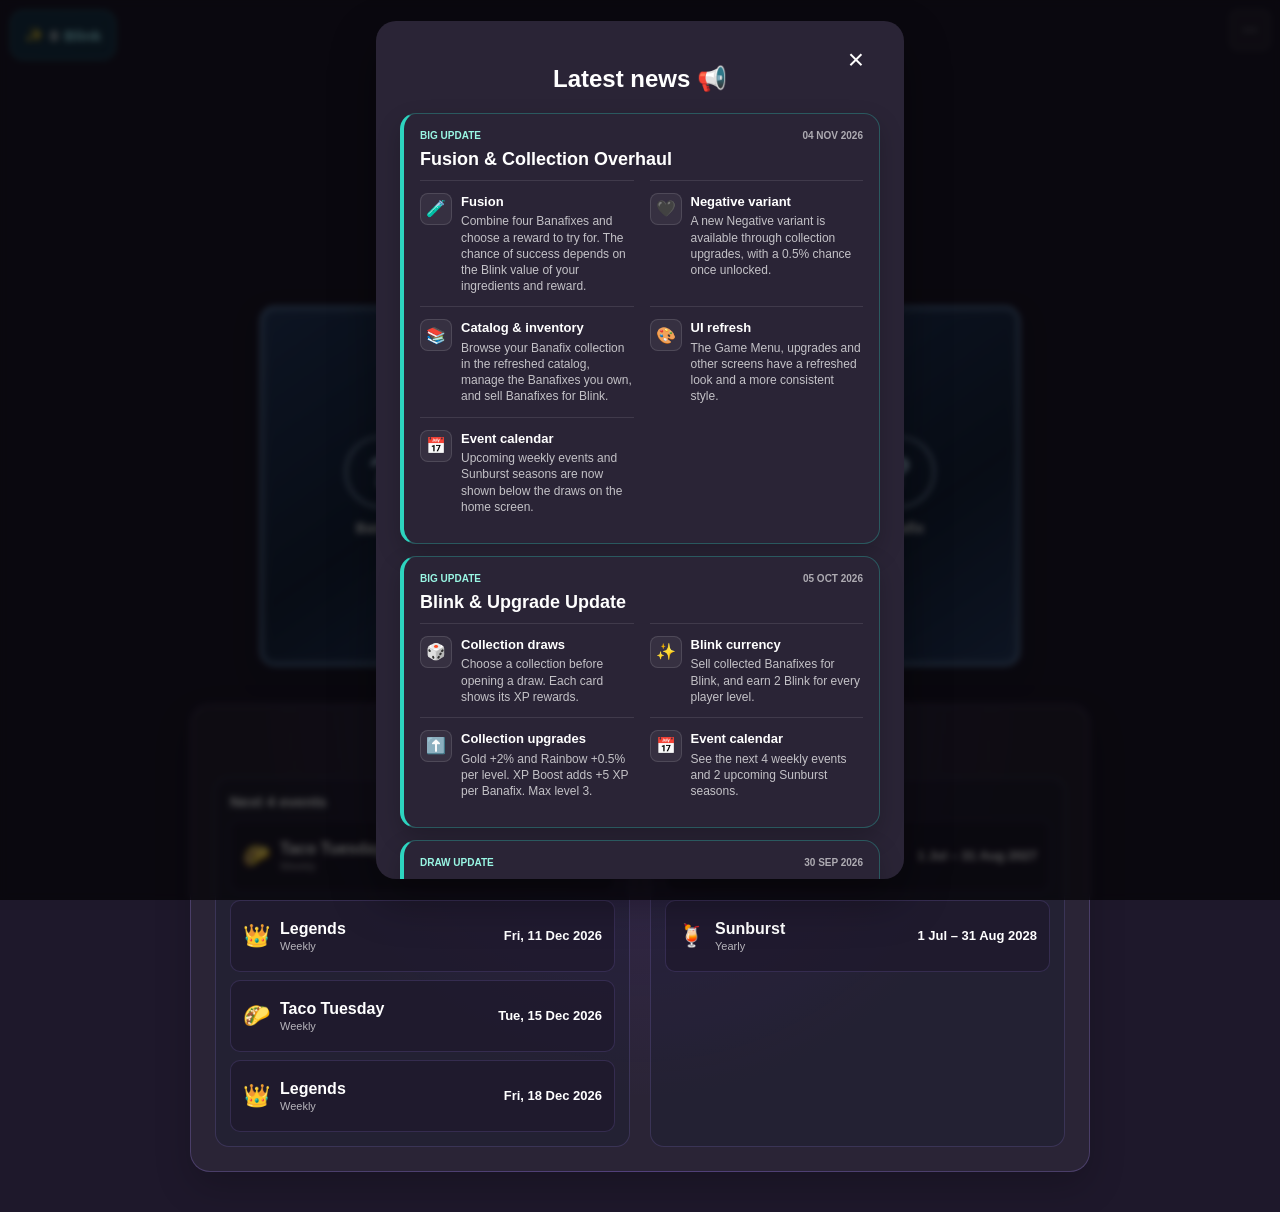
==== commit bc738d78: "Fusion & Collection Overhaul" ====
--- a/index.html
+++ b/index.html
@@ -60,7 +60,7 @@
             <span class="level-reward-icon" aria-hidden="true">🎁</span>
             <div>
                 <strong id="levelRewardTitle"></strong>
-                <div id="levelRewardDescription">+1 free crate · +2 Blink</div>
+                <div id="levelRewardDescription">+1 free draw · +2 Blink</div>
             </div>
         </div>
     </div>
@@ -80,6 +80,10 @@
                 <span class="game-menu-action-icon" aria-hidden="true">⬆️</span>
                 <span class="game-menu-action-label">Upgrades</span>
             </button>
+            <button id="fusionBtn" class="draw-action-icon game-menu-action" type="button" aria-label="Fusion" title="Fusion" aria-haspopup="dialog" aria-controls="fusionModal">
+                <span class="game-menu-action-icon" aria-hidden="true">🧪</span>
+                <span class="game-menu-action-label">Fusion</span>
+            </button>
             <button id="achievementsBtn" class="draw-action-icon game-menu-action" type="button" aria-label="Achievements" title="Achievements">
                 <span class="game-menu-action-icon" aria-hidden="true">🏆</span>
                 <span class="game-menu-action-label">Achievements</span>
@@ -87,10 +91,6 @@
             <button id="catalogBtn" class="draw-action-icon game-menu-action" type="button" aria-label="Banafix Catalog" title="Banafix Catalog" aria-haspopup="dialog" aria-controls="catalogModal">
                 <span class="game-menu-action-icon" aria-hidden="true">📚</span>
                 <span class="game-menu-action-label">Catalog</span>
-            </button>
-            <button id="calendarBtn" class="game-menu-action" type="button" aria-label="Calendar" title="Calendar" aria-haspopup="dialog" aria-controls="calendarModal">
-                <span class="game-menu-action-icon" aria-hidden="true">📅</span>
-                <span class="game-menu-action-label">Calendar</span>
             </button>
             <button class="game-menu-action under-construction-action" type="button" aria-label="Under construction" title="Under construction" disabled>
                 <span class="game-menu-action-icon" aria-hidden="true">🛠️</span>
@@ -119,18 +119,32 @@
         <h2 id="newsModalTitle">Latest news 📢</h2>
         <div class="news-card news-modal-card news-feature-card">
             <div class="news-feature-topline">
-                <span>GAME UPDATE</span>
+                <span>BIG UPDATE</span>
+                <time datetime="2026-11-04">04 NOV 2026</time>
+            </div>
+            <h3>Fusion & Collection Overhaul</h3>
+            <ul class="news-feature-grid">
+                <li><span class="news-feature-icon" aria-hidden="true">🧪</span><div><strong>Fusion</strong><span>Combine four Banafixes and choose a reward to try for. The chance of success depends on the Blink value of your ingredients and reward.</span></div></li>
+                <li><span class="news-feature-icon" aria-hidden="true">🖤</span><div><strong>Negative variant</strong><span>A new Negative variant is available through collection upgrades, with a 0.5% chance once unlocked.</span></div></li>
+                <li><span class="news-feature-icon" aria-hidden="true">📚</span><div><strong>Catalog & inventory</strong><span>Browse your Banafix collection in the refreshed catalog, manage the Banafixes you own, and sell Banafixes for Blink.</span></div></li>
+                <li><span class="news-feature-icon" aria-hidden="true">🎨</span><div><strong>UI refresh</strong><span>The Game Menu, upgrades and other screens have a refreshed look and a more consistent style.</span></div></li>
+                <li><span class="news-feature-icon" aria-hidden="true">📅</span><div><strong>Event calendar</strong><span>Upcoming weekly events and Sunburst seasons are now shown below the draws on the home screen.</span></div></li>
+            </ul>
+        </div>
+        <div class="news-card news-modal-card news-feature-card">
+            <div class="news-feature-topline">
+                <span>BIG UPDATE</span>
                 <time datetime="2026-10-05">05 OCT 2026</time>
             </div>
             <h3>Blink & Upgrade Update</h3>
             <ul class="news-feature-grid">
                 <li>
                     <span class="news-feature-icon" aria-hidden="true">🎲</span>
-                    <div><strong>Collection draws</strong><span>Choose a collection before opening a crate. Each card shows its XP and Blink rewards.</span></div>
+                    <div><strong>Collection draws</strong><span>Choose a collection before opening a draw. Each card shows its XP rewards.</span></div>
                 </li>
                 <li>
                     <span class="news-feature-icon" aria-hidden="true">✨</span>
-                    <div><strong>Blink currency</strong><span>Earn Blink by rarity, plus 2 Blink for every player level.</span></div>
+                    <div><strong>Blink currency</strong><span>Sell collected Banafixes for Blink, and earn 2 Blink for every player level.</span></div>
                 </li>
                 <li>
                     <span class="news-feature-icon" aria-hidden="true">⬆️</span>
@@ -151,8 +165,8 @@
             <ul class="news-feature-grid">
                 <li><span class="news-feature-icon" aria-hidden="true">🎴</span><div><strong>Three Banafixes</strong><span>Every draw reveals three cards one at a time, with a short pause between them.</span></div></li>
                 <li><span class="news-feature-icon" aria-hidden="true">✨</span><div><strong>Variant effects</strong><span>Normal, Gold and Rainbow cards flash in their variant colors.</span></div></li>
-                <li><span class="news-feature-icon" aria-hidden="true">🕛</span><div><strong>Daily results</strong><span>Results stay visible until the next Poland-time reset or another crate is opened.</span></div></li>
-                <li><span class="news-feature-icon" aria-hidden="true">💾</span><div><strong>Save data</strong><span>Export or import your collection, XP, crates, achievements and draw progress.</span></div></li>
+                <li><span class="news-feature-icon" aria-hidden="true">🕛</span><div><strong>Daily results</strong><span>Results stay visible until the next Poland-time reset or another draw is opened.</span></div></li>
+                <li><span class="news-feature-icon" aria-hidden="true">💾</span><div><strong>Save data</strong><span>Export or import your collection, XP, draws, achievements and draw progress.</span></div></li>
             </ul>
         </div>
         <div class="news-card news-modal-card news-feature-card">
@@ -177,14 +191,14 @@
                 <li><span class="news-feature-icon" aria-hidden="true">🏆</span><div><strong>Achievements</strong><span>Six achievements are available to complete.</span></div></li>
                 <li><span class="news-feature-icon" aria-hidden="true">🎉</span><div><strong>9 new Banafixes</strong><span>Expand your collection with nine new designs.</span></div></li>
                 <li><span class="news-feature-icon" aria-hidden="true">🌮</span><div><strong>Taco Tuesday</strong><span>A new event collection joins the game.</span></div></li>
-                <li><span class="news-feature-icon" aria-hidden="true">✨</span><div><strong>Variant XP & fixes</strong><span>Gold and Rainbow award bonus XP. Daily crate timing and gallery text were fixed.</span></div></li>
+                <li><span class="news-feature-icon" aria-hidden="true">✨</span><div><strong>Variant XP & fixes</strong><span>Gold and Rainbow award bonus XP. Daily draw timing and gallery text were fixed.</span></div></li>
             </ul>
         </div>
         <div class="news-card news-modal-card">
             <h3>Update 1.1</h3>
             <img src="images/update1.png" alt="Update 1.1" class="news-image">
             <ul>
-                Now, for each new level you gain, you get one free crete that you can use whenever you want.
+                Now, for each new level you gain, you get one free draw that you can use whenever you want.
                 ps. I recommend saving it for events
             </ul>
         </div>
@@ -243,6 +257,45 @@
         <h2 id="upgradeModalTitle">Collection upgrades</h2>
         <div id="upgradeBlinkBalance" class="blink-balance upgrade-blink-balance" aria-label="Blink balance"><span aria-hidden="true">✨</span><span data-blink-count>0</span><span>Blink</span></div>
         <div id="upgradeList" class="upgrade-list"></div>
+    </div>
+</div>
+
+<div id="fusionModal" class="news-modal hidden" aria-hidden="true">
+    <div class="news-modal-backdrop"></div>
+    <div class="news-modal-dialog fusion-modal-dialog" role="dialog" aria-modal="true" aria-labelledby="fusionModalTitle">
+        <button id="closeFusionModal" class="news-modal-close" aria-label="Close">×</button>
+        <h2 id="fusionModalTitle">Fusion</h2>
+        <p class="fusion-instructions">Pick four ingredients, then choose your reward. Higher-value rewards are harder to fuse. The wheel shows your exact chance; ingredients are consumed either way.</p>
+        <div id="fusionSummary" class="fusion-summary" aria-live="polite"></div>
+        <section class="fusion-panel">
+            <div class="fusion-section-heading">
+                <span>1</span>
+                <div><h3>Choose 4 ingredients</h3><p>Their combined Blink value sets the reward range.</p></div>
+            </div>
+            <div id="fusionInventory" class="fusion-inventory"></div>
+        </section>
+        <section id="fusionWheelSection" class="fusion-wheel-section" hidden aria-live="polite">
+            <h3>Fusion chance</h3>
+            <div class="fusion-wheel-layout">
+                <div class="fusion-wheel-wrap">
+                    <span class="fusion-wheel-pointer" aria-hidden="true"></span>
+                    <div id="fusionWheel" class="fusion-wheel" role="img" aria-label="Fusion chance wheel">
+                        <div class="fusion-wheel-center">
+                            <strong id="fusionWheelChance">0%</strong>
+                            <span>SUCCESS</span>
+                        </div>
+                    </div>
+                </div>
+                <div class="fusion-wheel-info">
+                    <p>The wheel decides whether your selected reward is won.</p>
+                    <div class="fusion-wheel-legend"><span class="fusion-wheel-dot success"></span> Win</div>
+                    <div class="fusion-wheel-legend"><span class="fusion-wheel-dot failure"></span> Fail</div>
+                </div>
+            </div>
+        </section>
+        <div id="fusionRewards" class="fusion-rewards" aria-live="polite"></div>
+        <button id="fusionSubmit" class="fusion-submit" type="button" disabled>Choose 4 Banafixes</button>
+        <div id="fusionStatus" class="fusion-status" role="status" aria-live="polite"></div>
     </div>
 </div>
 
@@ -272,6 +325,11 @@
     <div class="news-modal-dialog catalog-modal-dialog" role="dialog" aria-modal="true" aria-labelledby="catalogModalTitle">
         <button id="closeCatalogModal" class="news-modal-close" aria-label="Close">×</button>
         <h2 id="catalogModalTitle">Banafix Catalog</h2>
+        <div class="blink-balance upgrade-blink-balance" aria-label="Blink balance"><span aria-hidden="true">✨</span><span data-blink-count>0</span><span>Blink</span></div>
+        <div class="catalog-controls">
+            <button id="catalogQuickSell" class="catalog-filter-button" type="button" aria-pressed="false" hidden>Quick sell</button>
+            <button id="catalogCollectedFilter" class="catalog-filter-button" type="button" aria-pressed="false">Show collected only</button>
+        </div>
         <div id="gallery" style="margin:10px;"></div>
     </div>
 </div>
@@ -279,13 +337,18 @@
 <h1>Daily Banafix</h1>
 
 <div class="draw-controls">
-    <button id="freeCrateBtn" class="free-crate-button">Open free crate <span id="freeCrateCount">0</span></button>
+    <button id="freeCrateBtn" class="free-crate-button">Open free draw <span id="freeCrateCount">0</span></button>
     <button id="gameMenuBtn" class="draw-action-icon game-menu-btn" type="button" aria-label="Game menu" title="Game menu" aria-haspopup="dialog" aria-controls="gameMenuModal" aria-expanded="false">☰</button>
 </div>
 
 <p id="timer"></p>
 
 <div id="result"></div>
+
+<section id="homeCalendar" class="home-calendar" aria-labelledby="homeCalendarTitle">
+    <h2 id="homeCalendarTitle">Event calendar</h2>
+    <div id="homeCalendarContent"></div>
+</section>
 
 
 <script src="script.js"></script>
--- a/style.css
+++ b/style.css
@@ -57,8 +57,135 @@
     width:min(1200px, 100%);
 }
 
+.catalog-controls{
+    display:flex;
+    flex-wrap:wrap;
+    gap:8px;
+    justify-content:flex-end;
+    margin:10px;
+}
+
+.catalog-filter-button{
+    padding:9px 14px;
+    border:1px solid rgba(148,163,184,0.3);
+    border-radius:9px;
+    background:rgba(100,116,139,0.2);
+    color:var(--text);
+    font:inherit;
+    font-size:14px;
+    cursor:pointer;
+}
+
+.catalog-filter-button:hover{
+    background:rgba(100,116,139,0.35);
+}
+
+.catalog-collected-grid{
+    margin-bottom:18px;
+}
+
+.gallery-card.quick-sell-selectable{
+    cursor:pointer;
+}
+
+.gallery-card.quick-sell-selected{
+    outline:3px solid #ef4444;
+    outline-offset:2px;
+}
+
+.quick-sell-selection-badge{
+    position:absolute;
+    top:8px;
+    right:8px;
+    z-index:1;
+    padding:3px 7px;
+    border-radius:999px;
+    background:#ef4444;
+    color:#fff;
+    font-size:11px;
+    font-weight:700;
+}
+
+.quick-sell-toolbar{
+    display:flex;
+    flex-wrap:wrap;
+    align-items:center;
+    justify-content:center;
+    gap:10px;
+    margin:0 0 14px;
+    color:var(--text);
+    text-align:center;
+}
+
+.quick-sell-action{
+    padding:8px 12px;
+    border:0;
+    border-radius:8px;
+    background:#ef4444;
+    color:#fff;
+    font:inherit;
+    font-weight:700;
+    cursor:pointer;
+}
+
+.quick-sell-action:disabled{
+    opacity:.5;
+    cursor:not-allowed;
+}
+
+.catalog-page-summary{
+    margin:14px 0 8px;
+    color:var(--text);
+    font-size:13px;
+    opacity:0.75;
+    text-align:center;
+}
+
+.catalog-pagination{
+    display:flex;
+    flex-wrap:wrap;
+    align-items:center;
+    justify-content:center;
+    gap:6px;
+    margin:10px auto 20px;
+}
+
+.catalog-page-button{
+    min-width:38px;
+    min-height:36px;
+    padding:6px 10px;
+    border:1px solid rgba(148,163,184,0.3);
+    border-radius:8px;
+    background:rgba(100,116,139,0.16);
+    color:var(--text);
+    font:inherit;
+    font-size:14px;
+    cursor:pointer;
+}
+
+.catalog-page-button:hover:not(:disabled),
+.catalog-page-button.active{
+    border-color:rgba(103,232,249,0.55);
+    background:rgba(34,211,238,0.18);
+}
+
+.catalog-page-button:disabled{
+    opacity:0.45;
+    cursor:default;
+}
+
+.catalog-empty-state{
+    padding:32px 12px;
+    color:var(--text);
+    opacity:0.75;
+}
+
 .game-menu-dialog{
     width:min(440px, 100%);
+    border:1px solid rgba(167,139,250,.25);
+    background:
+        radial-gradient(ellipse at 50% 0, rgba(124,58,237,.18), transparent 60%),
+        var(--card-bg);
 }
 
 .draw-collection-dialog{
@@ -74,7 +201,499 @@
 }
 
 .upgrade-modal-dialog{
-    width:min(540px, calc(100vw - 20px));
+    width:min(760px, 100%);
+    padding:clamp(18px, 3vw, 30px);
+    border:1px solid rgba(167,139,250,.25);
+    background:
+        radial-gradient(ellipse at 50% 0, rgba(124,58,237,.18), transparent 55%),
+        var(--card-bg);
+}
+
+.upgrade-modal-dialog h2{
+    margin:0 40px 8px;
+    font-size:clamp(24px, 4vw, 32px);
+}
+
+.upgrade-modal-dialog .upgrade-blink-balance{
+    margin-top:12px;
+}
+
+.fusion-modal-dialog{
+    width:min(900px, 100%);
+    padding:clamp(18px, 3vw, 30px);
+    border:1px solid rgba(167,139,250,.25);
+    background:
+        radial-gradient(ellipse at 50% 0, rgba(124,58,237,.18), transparent 55%),
+        var(--card-bg);
+}
+
+.fusion-modal-dialog h2{
+    margin:0 40px 8px;
+    font-size:clamp(24px, 4vw, 32px);
+}
+
+.fusion-modal-dialog .news-modal-close{
+    z-index:2;
+}
+
+.fusion-instructions,
+.fusion-summary,
+.fusion-status{
+    color:var(--text);
+    line-height:1.45;
+}
+
+.fusion-instructions{
+    max-width:660px;
+    margin:0 auto 18px;
+    opacity:.8;
+}
+
+.fusion-summary{
+    margin:14px 0 18px;
+    padding:12px 14px;
+    border:1px solid rgba(167,139,250,.28);
+    border-radius:12px;
+    background:rgba(139,92,246,.1);
+    font-size:14px;
+    font-weight:600;
+}
+
+.fusion-panel{
+    padding:14px;
+    border:1px solid rgba(148,163,184,.2);
+    border-radius:16px;
+    background:rgba(15,23,42,.22);
+}
+
+.fusion-section-heading{
+    display:flex;
+    align-items:center;
+    gap:10px;
+    margin:0 0 12px;
+    text-align:left;
+}
+
+.fusion-section-heading > span{
+    display:grid;
+    width:30px;
+    height:30px;
+    flex:0 0 30px;
+    place-items:center;
+    border-radius:50%;
+    background:linear-gradient(135deg,#a78bfa,#7c3aed);
+    font-weight:800;
+}
+
+.fusion-section-heading h3,
+.fusion-section-heading p{
+    margin:0;
+}
+
+.fusion-section-heading h3{
+    font-size:16px;
+}
+
+.fusion-section-heading p{
+    margin-top:3px;
+    font-size:12px;
+    opacity:.7;
+}
+
+.fusion-rewards{
+    margin:18px 0;
+}
+
+.fusion-rewards:empty{
+    display:none;
+}
+
+.fusion-rewards-title{
+    margin:0 0 12px;
+    font-size:17px;
+    color:var(--text);
+    text-align:left;
+}
+
+.fusion-reward-list{
+    display:grid;
+    grid-template-columns:repeat(auto-fill, minmax(140px, 1fr));
+    gap:12px;
+    max-height:280px;
+    overflow:auto;
+    padding:5px;
+}
+
+.fusion-reward-card{
+    display:flex;
+    flex-direction:column;
+    align-items:center;
+    gap:7px;
+    min-width:0;
+    padding:12px;
+    border:1px solid rgba(167,139,250,.45);
+    border-radius:10px;
+    background:rgba(139,92,246,.12);
+    color:var(--text);
+    font:inherit;
+    text-align:center;
+    cursor:pointer;
+}
+
+.fusion-reward-card[aria-pressed="true"]{
+    outline:3px solid #c4b5fd;
+    outline-offset:2px;
+}
+
+.fusion-reward-card:disabled{
+    cursor:wait;
+    opacity:.75;
+}
+
+.fusion-reward-card:focus-visible{
+    outline:2px solid #c4b5fd;
+    outline-offset:2px;
+}
+
+.fusion-reward-card img{
+    width:88px;
+    height:88px;
+    object-fit:contain;
+}
+
+.fusion-reward-name{
+    font-size:12px;
+    font-weight:700;
+    overflow-wrap:anywhere;
+}
+
+.fusion-reward-variant{
+    padding:2px 7px;
+    border-radius:999px;
+    background:rgba(148,163,184,.22);
+    font-size:10px;
+    font-weight:700;
+}
+
+.fusion-reward-variant-gold{
+    background:rgba(250,204,21,.22);
+    color:#facc15;
+}
+
+.fusion-reward-variant-rainbow{
+    background:linear-gradient(90deg,rgba(248,113,113,.25),rgba(250,204,21,.25),rgba(74,222,128,.25),rgba(96,165,250,.25),rgba(192,132,252,.25));
+}
+
+.fusion-reward-variant-negative{
+    background:rgba(248,113,113,.22);
+    color:#f87171;
+}
+
+.fusion-reward-value{
+    font-size:11px;
+    opacity:.8;
+}
+
+.fusion-reward-category{
+    margin-top:12px;
+    color:var(--text);
+}
+
+.fusion-reward-category h4{
+    margin:8px 0 4px;
+    text-align:left;
+}
+
+.fusion-reward-category p{
+    margin:4px 0 8px;
+    font-size:12px;
+    opacity:.8;
+    text-align:left;
+}
+
+.fusion-inventory{
+    display:grid;
+    grid-template-columns:repeat(auto-fill, minmax(125px, 1fr));
+    gap:10px;
+    max-height:34vh;
+    overflow:auto;
+    padding:4px;
+}
+
+.fusion-rewards-toolbar{
+    display:flex;
+    align-items:center;
+    justify-content:space-between;
+    gap:10px;
+    margin:0 0 10px;
+    text-align:left;
+}
+
+.fusion-rewards-toolbar{
+    flex-wrap:wrap;
+    margin-bottom:12px;
+}
+
+.fusion-rewards-toolbar .fusion-rewards-title{
+    flex:1 1 100%;
+}
+
+.fusion-rewards-count{
+    font-size:12px;
+    opacity:.72;
+}
+
+.fusion-copy-card{
+    display:flex;
+    flex-direction:column;
+    align-items:center;
+    gap:5px;
+    min-width:0;
+    padding:10px;
+    border:2px solid rgba(148,163,184,.35);
+    border-radius:12px;
+    background:rgba(100,116,139,.14);
+    color:var(--text);
+    font:inherit;
+    cursor:pointer;
+}
+
+.fusion-copy-card img{
+    width:72px;
+    height:72px;
+    object-fit:contain;
+}
+
+.fusion-copy-card[aria-pressed="true"]{
+    outline:3px solid #c4b5fd;
+    outline-offset:2px;
+}
+
+.fusion-copy-card.gold-card::after,
+.fusion-copy-card.rainbow-card::after,
+.fusion-copy-card.negative-card::after{
+    display:none;
+}
+
+.fusion-copy-value{
+    font-size:11px;
+    font-weight:700;
+    opacity:.85;
+}
+
+.fusion-copy-card:disabled{
+    cursor:not-allowed;
+    opacity:.55;
+}
+
+.fusion-copy-card:not(:disabled):hover,
+.fusion-reward-card:not(:disabled):hover{
+    transform:translateY(-2px);
+    filter:brightness(1.12);
+}
+
+.fusion-copy-name{
+    font-weight:700;
+    overflow-wrap:anywhere;
+}
+
+.fusion-copy-variant{
+    font-size:12px;
+    opacity:.8;
+}
+
+.fusion-submit{
+    display:block;
+    width:100%;
+    margin-top:18px;
+    padding:14px;
+    border:0;
+    border-radius:10px;
+    background:linear-gradient(135deg,#8b5cf6,#6d28d9);
+    color:#fff;
+    font:inherit;
+    font-weight:800;
+    cursor:pointer;
+}
+
+.fusion-submit:not(:disabled):hover{
+    filter:brightness(1.12);
+    box-shadow:0 8px 24px rgba(109,40,217,.3);
+}
+
+.fusion-submit:disabled{
+    opacity:.5;
+    cursor:not-allowed;
+}
+
+.fusion-wheel-section{
+    display:grid;
+    justify-items:center;
+    gap:12px;
+    margin:18px auto;
+    padding:16px;
+    border:1px solid rgba(148,163,184,.2);
+    border-radius:16px;
+    background:rgba(15,23,42,.28);
+}
+
+.fusion-wheel-section[hidden]{
+    display:none;
+}
+
+.fusion-wheel-section > h3{
+    margin:0;
+    font-size:18px;
+}
+
+.fusion-wheel-layout{
+    display:flex;
+    align-items:center;
+    justify-content:center;
+    gap:24px;
+    width:100%;
+}
+
+.fusion-wheel-wrap{
+    position:relative;
+    width:170px;
+    height:170px;
+    flex:0 0 170px;
+    border-radius:50%;
+}
+
+.fusion-wheel{
+    display:grid;
+    width:100%;
+    height:100%;
+    place-items:center;
+    border:4px solid rgba(255,255,255,.85);
+    border-radius:50%;
+    background:conic-gradient(from 0deg,#34d399 0deg 108deg,#fb7185 108deg 360deg);
+    box-shadow:inset 0 0 18px rgba(15,23,42,.4),0 0 14px rgba(0,0,0,.25);
+    transform:rotate(0deg);
+}
+
+.fusion-wheel.spinning{
+    transform:rotate(var(--spin-rotation));
+    transition:transform 4.2s cubic-bezier(.12,.72,.08,1);
+}
+
+.fusion-wheel.spinning .fusion-wheel-center{
+    animation:fusion-wheel-center-counter-spin 4.2s cubic-bezier(.12,.72,.08,1) both;
+}
+
+@keyframes fusion-wheel-center-counter-spin{
+    to{transform:rotate(var(--counter-rotation));}
+}
+
+.fusion-wheel-center{
+    display:flex;
+    width:76px;
+    height:76px;
+    flex-direction:column;
+    align-items:center;
+    justify-content:center;
+    border:3px solid rgba(255,255,255,.8);
+    border-radius:50%;
+    background:#211a30;
+    box-shadow:0 2px 12px rgba(0,0,0,.38);
+}
+
+.fusion-wheel-center strong{
+    font-size:20px;
+    line-height:1;
+}
+
+.fusion-wheel-center span{
+    margin-top:4px;
+    font-size:9px;
+    font-weight:800;
+    letter-spacing:.12em;
+}
+
+.fusion-wheel-pointer{
+    position:absolute;
+    z-index:2;
+    top:-3px;
+    left:50%;
+    width:0;
+    height:0;
+    border-right:10px solid transparent;
+    border-bottom:0;
+    border-left:10px solid transparent;
+    border-top:20px solid #fff;
+    filter:drop-shadow(0 2px 3px rgba(0,0,0,.55));
+    transform:translateX(-50%);
+}
+
+.fusion-wheel-info{
+    max-width:220px;
+    text-align:left;
+}
+
+.fusion-wheel-info p{
+    margin:0 0 12px;
+    font-size:13px;
+    line-height:1.45;
+    opacity:.8;
+}
+
+.fusion-wheel-legend{
+    display:flex;
+    align-items:center;
+    gap:8px;
+    margin-top:7px;
+    font-size:13px;
+    font-weight:700;
+}
+
+.fusion-wheel-dot{
+    width:10px;
+    height:10px;
+    border-radius:50%;
+}
+
+.fusion-wheel-dot.success{
+    background:#34d399;
+    box-shadow:0 0 8px rgba(52,211,153,.55);
+}
+
+.fusion-wheel-dot.failure{
+    background:#fb7185;
+    box-shadow:0 0 8px rgba(251,113,133,.5);
+}
+
+.fusion-status{
+    min-height:1.4em;
+    margin-top:8px;
+    font-weight:700;
+    text-align:center;
+}
+
+@media (max-width:560px){
+    .fusion-wheel-layout{
+        flex-direction:column;
+        gap:10px;
+    }
+
+    .fusion-wheel-info{
+        max-width:none;
+        text-align:center;
+    }
+
+    .fusion-wheel-legend{
+        display:inline-flex;
+        margin:4px 8px 0;
+    }
+}
+
+@media (prefers-reduced-motion:reduce){
+    .fusion-wheel.spinning,
+    .fusion-wheel.spinning .fusion-wheel-center{
+        transition-duration:100ms;
+        animation-duration:100ms;
+    }
 }
 
 .chances-modal-dialog{
@@ -139,6 +758,88 @@
     font-size:13px;
     font-weight:700;
     text-align:right;
+}
+
+.home-calendar{
+    box-sizing:border-box;
+    width:min(900px, calc(100% - 32px));
+    margin:24px auto 40px;
+    padding:clamp(16px, 3vw, 24px);
+    border:1px solid rgba(167,139,250,.25);
+    border-radius:20px;
+    background:
+        radial-gradient(ellipse at 50% 0, rgba(124,58,237,.14), transparent 60%),
+        var(--card-bg);
+    box-shadow:0 16px 36px rgba(0,0,0,.18);
+}
+
+.home-calendar > h2{
+    margin:0;
+    font-size:clamp(20px, 3vw, 26px);
+}
+
+.home-calendar > #homeCalendarContent{
+    display:grid;
+    grid-template-columns:repeat(2, minmax(0, 1fr));
+    gap:clamp(12px, 2vw, 20px);
+}
+
+.home-calendar .calendar-section{
+    min-width:0;
+    margin-top:18px;
+    padding:14px;
+    border:1px solid rgba(167,139,250,.18);
+    border-radius:14px;
+    background:rgba(15,23,42,.22);
+}
+
+.home-calendar .calendar-section h3{
+    font-size:15px;
+}
+
+.home-calendar .calendar-event-row{
+    min-height:54px;
+    border-color:rgba(167,139,250,.16);
+    background:rgba(30,24,43,.66);
+}
+
+.home-calendar .calendar-event-row time{
+    white-space:nowrap;
+}
+
+@media (max-width: 620px){
+    .home-calendar{
+        width:calc(100% - 24px);
+        margin:18px auto 28px;
+        padding:16px 12px;
+    }
+
+    .home-calendar > #homeCalendarContent{
+        grid-template-columns:minmax(0, 1fr);
+        gap:0;
+    }
+
+    .home-calendar .calendar-section{
+        margin-top:14px;
+        padding:12px;
+    }
+
+    .home-calendar .calendar-event-row{
+        gap:8px;
+        padding:8px;
+    }
+
+    .home-calendar .calendar-event-label{
+        gap:8px;
+    }
+
+    .home-calendar .calendar-event-label > span{
+        font-size:20px;
+    }
+
+    .home-calendar .calendar-event-row time{
+        font-size:12px;
+    }
 }
 
 .save-modal-dialog{
@@ -503,20 +1204,20 @@
 .upgrade-list{
     display:flex;
     flex-direction:column;
-    gap:12px;
-    margin-top:10px;
+    gap:14px;
+    margin-top:18px;
 }
 
 .upgrade-collections{
     display:grid;
     grid-template-columns:repeat(2, minmax(0, 1fr));
-    gap:14px;
+    gap:12px;
 }
 
 .game-menu-actions{
     display:grid;
     grid-template-columns:repeat(2, minmax(0, 1fr));
-    gap:12px;
+    gap:10px;
     margin-top:16px;
 }
 
@@ -525,93 +1226,53 @@
     flex-direction:column;
     align-items:center;
     justify-content:center;
-    gap:10px;
+    gap:7px;
     width:100%;
     min-width:0;
-    min-height:132px;
+    min-height:104px;
     margin:0;
-    padding:14px 10px;
-    border:1px solid rgba(255,255,255,0.14);
-    border-radius:12px;
+    padding:12px 8px;
+    border:1px solid rgba(167,139,250,.24);
+    border-radius:14px;
     color:#fff;
     font:inherit;
     font-weight:800;
+    background:rgba(15,23,42,.35);
+    box-shadow:inset 0 1px 0 rgba(255,255,255,.04);
     cursor:pointer;
-    transition:filter 140ms ease, transform 140ms ease;
+    transition:background 140ms ease, border-color 140ms ease, box-shadow 140ms ease, transform 140ms ease;
 }
 
 .game-menu-action:hover{
-    filter:brightness(1.08);
     transform:translateY(-1px);
+    border-color:rgba(167,139,250,.65);
+    background:rgba(124,58,237,.16);
+    box-shadow:0 8px 18px rgba(124,58,237,.16);
+}
+
+.game-menu-action.under-construction-action{
+    color:rgba(255,255,255,.62);
+    background:rgba(71,85,105,.26);
+    cursor:not-allowed;
+}
+
+.game-menu-action.under-construction-action:hover{
+    transform:none;
+    border-color:rgba(167,139,250,.24);
+    background:rgba(71,85,105,.26);
+    box-shadow:inset 0 1px 0 rgba(255,255,255,.04);
 }
 
 .game-menu-action-icon{
     display:grid;
     place-items:center;
-    min-height:42px;
-    font-size:34px;
+    min-height:36px;
+    font-size:30px;
 }
 
 .game-menu-action-label{
     font-size:14px;
     line-height:1.2;
-}
-
-.game-menu-action#levelInfo{
-    color:#fff;
-    background:linear-gradient(135deg, #0ea5e9, #0369a1);
-    box-shadow:0 8px 18px rgba(14,165,233,0.28);
-}
-
-.game-menu-action#upgradeBtn{
-    color:#fff;
-    background:linear-gradient(135deg, #a78bfa, #7c3aed);
-    box-shadow:0 8px 18px rgba(124,58,237,0.28);
-}
-
-.game-menu-action#achievementsBtn{
-    display:flex;
-    padding:14px 10px;
-    border:1px solid rgba(251,191,36,0.45);
-    border-radius:12px;
-    color:#2f1d00;
-    background:linear-gradient(135deg, #fbbf24, #d97706);
-    box-shadow:0 8px 18px rgba(245,158,11,0.28);
-}
-
-.game-menu-action#catalogBtn{
-    display:flex;
-    padding:14px 10px;
-    border:1px solid rgba(147,197,253,0.45);
-    border-radius:12px;
-    color:#102a43;
-    background:linear-gradient(135deg, #93c5fd, #3b82f6);
-    box-shadow:0 8px 18px rgba(59,130,246,0.28);
-}
-
-.game-menu-action#calendarBtn{
-    color:#052e2b;
-    background:linear-gradient(135deg, #6ee7b7, #059669);
-    box-shadow:0 8px 18px rgba(5,150,105,0.25);
-}
-
-.game-menu-action:nth-child(5):last-child{
-    grid-column:auto;
-    justify-self:stretch;
-    width:100%;
-}
-
-.game-menu-action.under-construction-action{
-    border-color:rgba(148,163,184,0.18);
-    background:rgba(71,85,105,0.26);
-    color:rgba(255,255,255,0.62);
-    box-shadow:none;
-    cursor:not-allowed;
-}
-
-.game-menu-action.under-construction-action:hover{
-    filter:none;
-    transform:none;
 }
 
 .game-menu-action:focus-visible,
@@ -622,21 +1283,25 @@
 
 .upgrade-collection-button{
     display:flex;
-    min-height:52px;
+    min-height:82px;
     align-items:center;
     justify-content:center;
-    padding:4px 0;
-    border:0;
-    border-radius:4px;
-    background:transparent;
+    padding:12px;
+    border:1px solid rgba(167,139,250,.24);
+    border-radius:14px;
+    background:rgba(15,23,42,.35);
     color:var(--text);
     font:inherit;
     font-weight:700;
     cursor:pointer;
+    transition:background 140ms ease, border-color 140ms ease, box-shadow 140ms ease, transform 140ms ease;
 }
 
 .upgrade-collection-button:hover{
-    filter:brightness(1.12);
+    transform:translateY(-1px);
+    border-color:rgba(167,139,250,.65);
+    background:rgba(124,58,237,.16);
+    box-shadow:0 8px 18px rgba(124,58,237,.16);
 }
 
 .upgrade-collection-button:focus-visible{
@@ -665,27 +1330,29 @@
 
 .upgrade-back{
     align-self:flex-start;
-    padding:6px 10px;
-    border:1px solid rgba(148,163,184,0.24);
-    border-radius:8px;
-    background:rgba(100,116,139,0.14);
+    padding:8px 12px;
+    border:1px solid rgba(167,139,250,.28);
+    border-radius:10px;
+    background:rgba(15,23,42,.35);
     color:var(--text);
     font:inherit;
     cursor:pointer;
+    transition:background 140ms ease, border-color 140ms ease;
 }
 
 .upgrade-back:hover{
-    background:rgba(100,116,139,0.24);
+    border-color:rgba(167,139,250,.65);
+    background:rgba(124,58,237,.16);
 }
 
 .upgrade-group{
     display:flex;
     flex-direction:column;
-    gap:10px;
-    padding:12px;
-    border:1px solid rgba(255,255,255,0.08);
+    gap:14px;
+    padding:16px;
+    border:1px solid rgba(167,139,250,.2);
     border-radius:16px;
-    background:rgba(15,23,42,0.24);
+    background:rgba(15,23,42,.22);
 }
 
 .upgrade-group-header{
@@ -701,24 +1368,36 @@
 .upgrade-group-body{
     display:flex;
     flex-direction:column;
+    gap:12px;
+}
+
+.upgrade-row{
+    display:flex;
+    align-items:center;
+    justify-content:space-between;
+    gap:20px;
+    padding:16px;
+    border:1px solid rgba(167,139,250,.18);
+    border-radius:14px;
+    background:rgba(30,24,43,.66);
+}
+
+.upgrade-row:not(.negative-variant-upgrade-row):not(.xp-boost-upgrade-row){
+    border-left:3px solid rgba(251,191,36,.55);
+}
+
+.upgrade-row.xp-boost-upgrade-row{
+    border-left:3px solid rgba(52,211,153,.55);
+}
+
+.upgrade-row.negative-variant-upgrade-row{
+    border-left:3px solid rgba(248,113,113,.55);
+}
+
+.upgrade-copy{
+    display:flex;
+    flex-direction:column;
     gap:10px;
-}
-
-.upgrade-row{
-    display:flex;
-    align-items:center;
-    justify-content:space-between;
-    gap:16px;
-    padding:16px;
-    border:1px solid rgba(255,255,255,0.12);
-    border-radius:12px;
-    background:linear-gradient(110deg, rgba(251,191,36,0.1), rgba(244,114,182,0.09) 55%, rgba(56,189,248,0.09));
-}
-
-.upgrade-copy{
-    display:flex;
-    flex-direction:column;
-    gap:9px;
     min-width:0;
 }
 
@@ -753,6 +1432,10 @@
 
 .upgrade-current-value.rainbow{
     color:#f9a8d4;
+}
+
+.upgrade-current-value.negative{
+    color:#f87171;
 }
 
 .upgrade-bonuses{
@@ -784,6 +1467,12 @@
     color:#fbcfe8;
 }
 
+.upgrade-bonus.negative{
+    border-color:rgba(248,113,113,0.35);
+    background:rgba(127,29,29,0.28);
+    color:#fca5a5;
+}
+
 .upgrade-bonus.xp{
     border-color:rgba(52,211,153,0.32);
     background:rgba(52,211,153,0.12);
@@ -794,7 +1483,7 @@
     display:flex;
     align-items:center;
     gap:8px;
-    flex-wrap:wrap;
+    flex-wrap:nowrap;
     justify-content:flex-end;
 }
 
@@ -819,44 +1508,67 @@
 }
 
 .upgrade-row .upgrade-purchase{
-    padding:9px 16px;
-    border-radius:8px;
+    min-width:104px;
+    padding:10px 14px;
+    border:1px solid rgba(196,181,253,.28);
+    border-radius:10px;
+    background:linear-gradient(135deg,#8b5cf6,#6d28d9);
+    color:#fff;
     font-size:13px;
     font-weight:800;
-    border:none;
-    background:linear-gradient(110deg, #fbbf24, #fb7185 58%, #38bdf8);
-    color:#20172e;
     cursor:pointer;
-    transition:filter 140ms ease, transform 140ms ease;
+    transition:filter 140ms ease, transform 140ms ease, box-shadow 140ms ease;
 }
 
 .upgrade-row .upgrade-purchase:hover:not(:disabled){
+    transform:translateY(-1px);
     filter:brightness(1.1);
-    transform:translateY(-1px);
+    box-shadow:0 8px 20px rgba(109,40,217,.28);
 }
 
 .upgrade-row .upgrade-purchase:disabled{
-    opacity:0.5;
+    border-color:rgba(148,163,184,.18);
+    background:rgba(71,85,105,.36);
+    color:rgba(255,255,255,.55);
+    opacity:1;
     cursor:not-allowed;
 }
 
 @media (max-width: 480px) {
+    .upgrade-modal-dialog{
+        width:100%;
+        padding:18px 14px;
+    }
+
     .upgrade-collections{
-        gap:10px;
+        gap:8px;
     }
 
     .upgrade-collection-button{
-        min-height:52px;
+        min-height:68px;
+        padding:8px;
+    }
+
+    .upgrade-group{
+        gap:12px;
+        padding:12px;
     }
 
     .upgrade-row{
         flex-direction:column;
         align-items:flex-start;
+        gap:12px;
+        padding:12px;
     }
 
     .upgrade-meta{
         width:100%;
         justify-content:space-between;
+        flex-wrap:wrap;
+    }
+
+    .upgrade-row .upgrade-purchase{
+        flex:1 1 100%;
     }
 }
 
@@ -919,40 +1631,6 @@
     background:rgba(71,63,90,0.98);
 }
 
-#achievementsBtn{
-    display:block;
-    margin:0;
-    padding:12px 18px;
-    font-size:16px;
-    font-weight:700;
-    border-radius:16px;
-    border:1px solid #b7791f;
-    background:linear-gradient(135deg, #fbbf24, #d97706);
-    color:#2f1d00;
-    box-shadow:0 10px 22px rgba(245, 158, 11, 0.35);
-}
-
-#achievementsBtn:hover{
-    background:linear-gradient(135deg, #d97706, #92400e);
-}
-
-#catalogBtn{
-    display:block;
-    margin:0;
-    padding:12px 18px;
-    font-size:16px;
-    font-weight:700;
-    border-radius:16px;
-    border:1px solid #2563eb;
-    background:linear-gradient(135deg, #93c5fd, #3b82f6);
-    color:#102a43;
-    box-shadow:0 10px 22px rgba(59, 130, 246, 0.3);
-}
-
-#catalogBtn:hover{
-    background:linear-gradient(135deg, #3b82f6, #1e40af);
-}
-
 .draw-controls #gameMenuBtn{
     display:inline-grid;
     place-items:center;
@@ -1431,8 +2109,34 @@
     min-width:0;
 }
 
+.draw-card-enter{
+    opacity:0;
+    animation:drawCardEnter 550ms cubic-bezier(0.2, 0.75, 0.25, 1) forwards;
+    animation-delay:calc(var(--card-entry-index, 0) * 110ms);
+}
+
+@keyframes drawCardEnter{
+    from{
+        opacity:0;
+        transform:translateY(34px) scale(0.88) rotate(var(--card-entry-tilt, 0deg));
+    }
+    to{
+        opacity:1;
+        transform:translateY(0) scale(1) rotate(0);
+    }
+}
+
 .draw-card-result-item .draw-flip-card{
     flex:0 0 auto;
+}
+
+.draw-card-actions{
+    display:grid;
+    grid-template-columns:repeat(2, minmax(0, 1fr));
+    align-items:stretch;
+    gap:6px;
+    width:100%;
+    min-width:0;
 }
 
 .draw-card-rewards{
@@ -1442,16 +2146,49 @@
     flex-wrap:wrap;
     gap:6px;
     width:100%;
-    min-height:28px;
+    min-width:0;
+    min-height:36px;
+    box-sizing:border-box;
 }
 
 .draw-card-rewards[hidden]{
     display:none;
 }
 
+.draw-card-sell-button{
+    width:100%;
+    min-width:0;
+    min-height:36px;
+    padding:6px 4px;
+    box-sizing:border-box;
+    border:1px solid rgba(52,211,153,0.35);
+    border-radius:10px;
+    background:rgba(16,185,129,0.18);
+    color:#a7f3d0;
+    font:inherit;
+    font-size:13px;
+    font-weight:700;
+    line-height:1.2;
+    cursor:pointer;
+}
+
+.draw-card-sell-button:hover:not(:disabled){
+    background:rgba(16,185,129,0.3);
+}
+
+.draw-card-sell-button:disabled{
+    border-color:rgba(148,163,184,0.22);
+    background:rgba(100,116,139,0.16);
+    color:#cbd5e1;
+    cursor:default;
+}
+
 .draw-card-reward{
     display:inline-flex;
     align-items:center;
+    justify-content:center;
+    width:100%;
+    box-sizing:border-box;
     padding:5px 8px;
     border:1px solid transparent;
     border-radius:999px;
@@ -1496,7 +2233,7 @@
     width:100%;
     height:100%;
     transform-style:preserve-3d;
-    transition:transform 850ms cubic-bezier(0.2, 0.72, 0.25, 1);
+    transition:transform 1300ms cubic-bezier(0.2, 0.72, 0.25, 1);
 }
 
 .draw-flip-card.revealed .draw-flip-inner{
@@ -1522,6 +2259,74 @@
     background:linear-gradient(145deg, #263b63, #17243e 58%, #263b63);
     color:#fff;
     box-shadow:0 10px 24px rgba(15,23,42,0.35), inset 0 0 0 5px rgba(255,255,255,0.06);
+}
+
+.draw-card-back.gold-back{
+    border:2px solid transparent;
+    border-radius:22px;
+    background-image:linear-gradient(var(--card-bg), var(--card-bg)), linear-gradient(135deg, #ffcc5c, #ffd54f, #ffb300, #f5d042);
+    background-origin:padding-box, border-box;
+    background-clip:padding-box, border-box;
+    box-shadow:0 0 18px rgba(245,180,66,0.45), 0 0 12px rgba(255,193,74,0.25), inset 0 0 0 1px rgba(255,238,150,0.18);
+}
+
+.draw-card-back.rainbow-back{
+    border:2px solid transparent;
+    border-radius:22px;
+    background-image:linear-gradient(var(--card-bg), var(--card-bg)), linear-gradient(135deg, #ff4db8, #ff8a2b, #fdf36b, #36f0ff, #8e4bf4);
+    background-origin:padding-box, border-box;
+    background-clip:padding-box, border-box;
+    box-shadow:0 0 18px rgba(142,75,244,0.42), 0 0 12px rgba(255,77,184,0.22), inset 0 0 0 1px rgba(255,124,207,0.18);
+}
+
+.draw-card-back.negative-back{
+    border:2px solid #ef4444;
+    border-radius:22px;
+    background:var(--card-bg);
+    box-shadow:0 0 18px rgba(239,68,68,0.38), inset 0 0 0 1px rgba(252,165,165,0.2);
+}
+
+.draw-card-back.gold-back::after,
+.draw-card-back.rainbow-back::after,
+.draw-card-back.negative-back::after{
+    content:'';
+    position:absolute;
+    inset:0;
+    border-radius:inherit;
+    pointer-events:none;
+}
+
+.draw-card-back.gold-back::after{
+    background:linear-gradient(135deg, rgba(255,204,92,0.16), rgba(255,179,0,0.12), rgba(255,255,255,0.1), rgba(245,208,66,0.14), rgba(161,98,7,0.12));
+}
+
+.draw-card-back.rainbow-back::after{
+    background:linear-gradient(135deg, rgba(255,77,184,0.14), rgba(255,138,43,0.12), rgba(255,255,255,0.1), rgba(54,240,255,0.12), rgba(142,75,244,0.14));
+}
+
+.draw-card-back.negative-back::after{
+    background:linear-gradient(135deg, rgba(239,68,68,0.16), rgba(127,29,29,0.12), rgba(255,255,255,0.08), rgba(185,28,28,0.14), rgba(69,10,10,0.16));
+}
+
+.draw-card-back-mark,
+.draw-card-back-label{
+    position:relative;
+    z-index:1;
+}
+
+.draw-card-back.gold-back .draw-card-back-mark{
+    border-color:rgba(255,238,150,0.8);
+    color:#fcd34d;
+}
+
+.draw-card-back.rainbow-back .draw-card-back-mark{
+    border-color:rgba(240,171,252,0.8);
+    color:#f0abfc;
+}
+
+.draw-card-back.negative-back .draw-card-back-mark{
+    border-color:rgba(252,165,165,0.8);
+    color:#f87171;
 }
 
 .draw-card-back-mark{
@@ -1550,6 +2355,11 @@
     overflow-wrap:anywhere;
 }
 
+#result .draw-card-front.gallery-card.draw-result-card{
+    width:100%;
+    max-width:none;
+}
+
 .draw-card-front.gallery-card:hover{
     transform:rotateY(180deg);
 }
@@ -1580,6 +2390,10 @@
 
 .draw-card-flash.rainbow{
     --draw-flash-color:#ff3cac;
+}
+
+.draw-card-flash.negative{
+    --draw-flash-color:#ef4444;
 }
 
 .draw-card-flash.active{
@@ -1983,6 +2797,44 @@
     color:#cbd5e1;
 }
 
+.fullscreen-sell{
+    display:grid;
+    gap:10px;
+    margin-top:16px;
+}
+
+.fullscreen-sell label{
+    font-size:13px;
+    font-weight:700;
+}
+
+.fullscreen-sell select{
+    width:100%;
+    min-height:42px;
+    padding:8px 10px;
+    border:1px solid rgba(148,163,184,0.3);
+    border-radius:10px;
+    background:var(--card-bg);
+    color:var(--text);
+    font:inherit;
+}
+
+.sell-plush-button{
+    width:100%;
+    padding:12px 16px;
+    border:0;
+    border-radius:10px;
+    background:linear-gradient(135deg, #0f9f6e, #059669);
+    color:#fff;
+    font:inherit;
+    font-weight:700;
+    cursor:pointer;
+}
+
+.sell-plush-button:hover{
+    filter:brightness(1.1);
+}
+
 @media (max-width: 620px){
     .fullscreen-card{
         padding:22px 18px;
@@ -2019,6 +2871,11 @@
     background-origin: padding-box, border-box;
     background-clip: padding-box, border-box;
     box-shadow: 0 0 45px rgba(124, 58, 237, 0.3), 0 0 20px rgba(255, 92, 172, 0.18);
+}
+
+.fullscreen-card.negative-border{
+    border:2px solid #ef4444;
+    box-shadow:0 0 32px rgba(239,68,68,0.4), inset 0 0 18px rgba(127,29,29,0.2);
 }
 
 .variant-badge{
@@ -2042,6 +2899,11 @@
     box-shadow: 0 0 10px rgba(255, 77, 184, 0.3);
 }
 
+.variant-badge.negative{
+    background:linear-gradient(135deg, #7f1d1d, #ef4444);
+    box-shadow:0 0 10px rgba(239,68,68,0.4);
+}
+
 .gallery-card.hidden-card::after{
     content:'';
     position:absolute;
@@ -2074,7 +2936,15 @@
     margin:2px 0;
 }
 
-.gallery-card.gold-card {
+#gallery .gallery-sell-value{
+    margin-top:6px;
+    color:#a5f3fc;
+    font-weight:700;
+}
+
+.gallery-card.gold-card,
+.fusion-copy-card.gold-card,
+.fusion-reward-card.gold-card {
     position: relative;
     border: 2px solid transparent;
     border-radius: 22px;
@@ -2084,7 +2954,9 @@
     box-shadow: 0 0 18px rgba(245, 180, 66, 0.45), 0 0 12px rgba(255, 193, 74, 0.25), inset 0 0 0 1px rgba(255, 238, 150, 0.18);
 }
 
-.gallery-card.rainbow-card {
+.gallery-card.rainbow-card,
+.fusion-copy-card.rainbow-card,
+.fusion-reward-card.rainbow-card {
     position: relative;
     border: 2px solid transparent;
     border-radius: 22px;
@@ -2094,12 +2966,48 @@
     box-shadow: 0 0 18px rgba(142, 75, 244, 0.42), 0 0 12px rgba(255, 77, 184, 0.22), inset 0 0 0 1px rgba(255, 124, 207, 0.18);
 }
 
-.gallery-card.rainbow-card::after {
+.gallery-card.negative-card,
+.fusion-copy-card.negative-card,
+.fusion-reward-card.negative-card{
+    position:relative;
+    border:2px solid #ef4444;
+    box-shadow:0 0 18px rgba(239,68,68,0.38), inset 0 0 0 1px rgba(252,165,165,0.2);
+}
+
+.gallery-card.rainbow-card::after,
+.fusion-reward-card.rainbow-card::after {
     content: '';
     position: absolute;
     inset: 0;
+    border-radius: inherit;
     background: linear-gradient(135deg, rgba(255, 77, 184, 0.14), rgba(255, 138, 43, 0.12), rgba(255, 255, 255, 0.1), rgba(54, 240, 255, 0.12), rgba(142, 75, 244, 0.14));
     pointer-events: none;
+}
+
+.gallery-card.gold-card::after,
+.fusion-reward-card.gold-card::after{
+    content:'';
+    position:absolute;
+    inset:0;
+    border-radius:inherit;
+    background:linear-gradient(135deg, rgba(255,204,92,0.16), rgba(255,179,0,0.12), rgba(255,255,255,0.1), rgba(245,208,66,0.14), rgba(161,98,7,0.12));
+    pointer-events:none;
+}
+
+.gallery-card.negative-card::after,
+.fusion-reward-card.negative-card::after {
+    content:'';
+    position:absolute;
+    inset:0;
+    border-radius:inherit;
+    background:linear-gradient(135deg, rgba(239,68,68,0.16), rgba(127,29,29,0.12), rgba(255,255,255,0.08), rgba(185,28,28,0.14), rgba(69,10,10,0.16));
+    pointer-events:none;
+}
+
+.fusion-copy-card.gold-card,
+.fusion-copy-card.rainbow-card,
+.fusion-copy-card.negative-card{
+    border-radius:12px;
 }
 
 .gallery-overview{
@@ -2199,14 +3107,24 @@
         gap:4px;
     }
 
+    .draw-card-actions{
+        gap:3px;
+    }
+
     .draw-card-rewards{
+        min-height:28px;
         gap:3px;
-        min-height:22px;
     }
 
     .draw-card-reward{
-        padding:3px 5px;
+        padding:4px 2px;
         font-size:10px;
+    }
+
+    .draw-card-sell-button{
+        min-height:28px;
+        padding:4px 2px;
+        font-size:9px;
     }
 
     .draw-card-front.gallery-card{
@@ -2319,6 +3237,17 @@
         max-width:100%;
     }
 
+    .catalog-pagination{
+        gap:4px;
+    }
+
+    .catalog-page-button{
+        min-width:34px;
+        min-height:34px;
+        padding:5px 8px;
+        font-size:12px;
+    }
+
     .gallery-grid .gallery-card{
         box-sizing:border-box;
         width:100%;
@@ -2389,3 +3318,9 @@
     }
 }
 
+@media (prefers-reduced-motion: reduce){
+    .draw-card-enter{
+        opacity:1;
+        animation:none;
+    }
+}
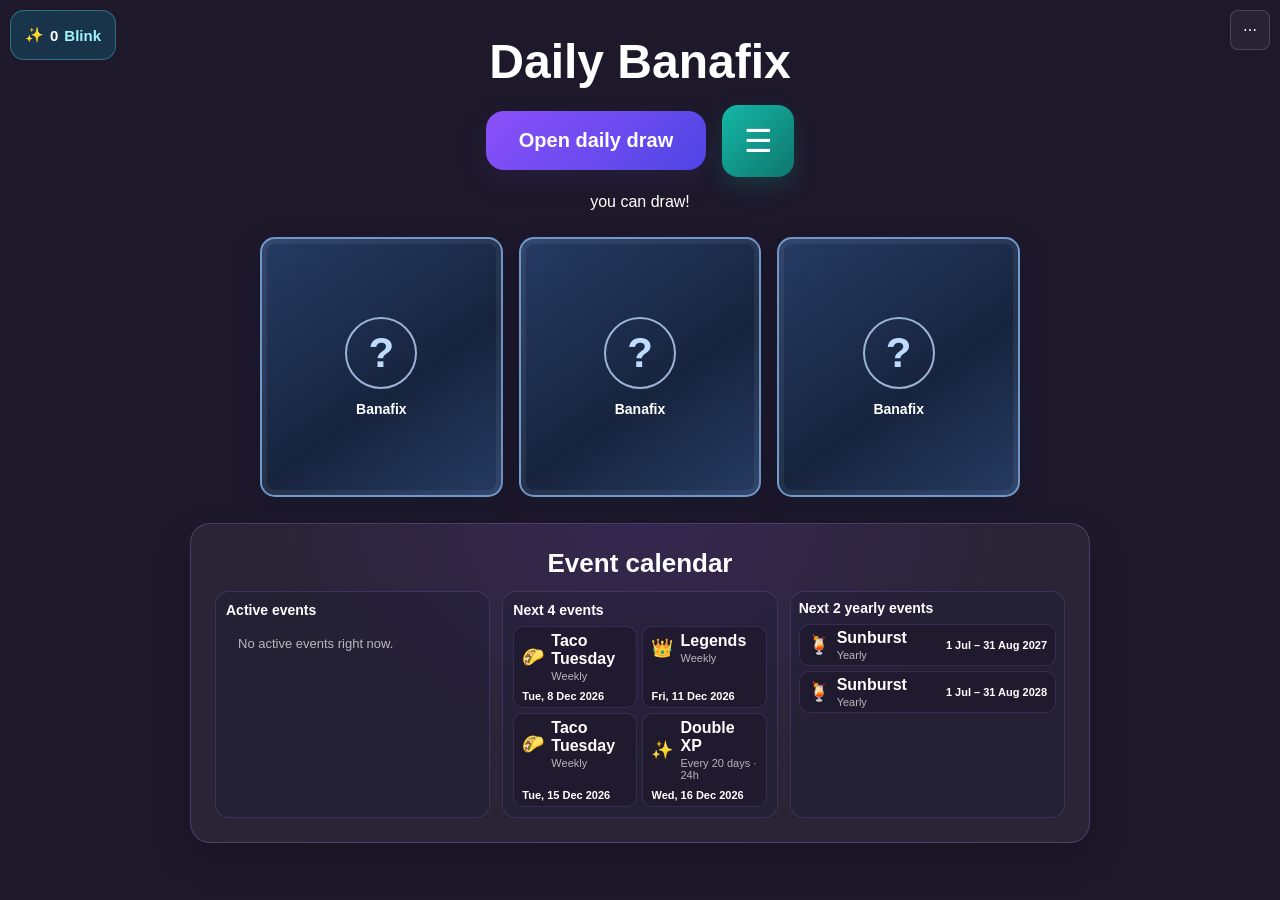
==== commit f54a5e08: "Stickers" ====
--- a/index.html
+++ b/index.html
@@ -28,18 +28,19 @@
     </div>
 </div>
 
-<div id="achievementsModal" class="achievements-modal hidden" aria-hidden="true">
-    <div class="achievements-modal-backdrop"></div>
-    <div id="achievementsPanel" class="achievements-panel" role="dialog" aria-modal="true" aria-labelledby="achievementsTitle">
-        <button id="closeAchievementsModal" class="news-modal-close" aria-label="Close">×</button>
-        <h3 id="achievementsTitle">Achievements</h3>
-        <div id="achievementsList"></div>
+<div id="stickersModal" class="news-modal stickers-modal hidden" aria-hidden="true">
+    <div class="news-modal-backdrop stickers-modal-backdrop"></div>
+    <div id="stickersPanel" class="news-modal-dialog fusion-modal-dialog stickers-panel" role="dialog" aria-modal="true" aria-labelledby="stickersTitle">
+        <button id="closeStickersModal" class="news-modal-close" aria-label="Close">×</button>
+        <h3 id="stickersTitle">Banafix Sticker Album</h3>
+        <p class="stickers-intro">Complete each challenge to unlock its sticker and display it on the home screen. Some stickers also award free draws.</p>
+        <div id="stickersList"></div>
     </div>
 </div>
 
 <div id="levelProgressModal" class="news-modal hidden" aria-hidden="true">
     <div class="news-modal-backdrop"></div>
-    <div class="news-modal-dialog level-progress-dialog" role="dialog" aria-modal="true" aria-labelledby="levelProgressTitle">
+    <div class="news-modal-dialog fusion-modal-dialog level-progress-dialog" role="dialog" aria-modal="true" aria-labelledby="levelProgressTitle">
         <button id="closeLevelProgressModal" class="news-modal-close" aria-label="Close">×</button>
         <h2 id="levelProgressTitle">Level progress</h2>
         <div class="level-progress-summary">
@@ -84,9 +85,9 @@
                 <span class="game-menu-action-icon" aria-hidden="true">🧪</span>
                 <span class="game-menu-action-label">Fusion</span>
             </button>
-            <button id="achievementsBtn" class="draw-action-icon game-menu-action" type="button" aria-label="Achievements" title="Achievements">
-                <span class="game-menu-action-icon" aria-hidden="true">🏆</span>
-                <span class="game-menu-action-label">Achievements</span>
+            <button id="stickersBtn" class="draw-action-icon game-menu-action" type="button" aria-label="Stickers" title="Stickers">
+                <span class="game-menu-action-icon" aria-hidden="true">🏷️</span>
+                <span class="game-menu-action-label">Stickers</span>
             </button>
             <button id="catalogBtn" class="draw-action-icon game-menu-action" type="button" aria-label="Banafix Catalog" title="Banafix Catalog" aria-haspopup="dialog" aria-controls="catalogModal">
                 <span class="game-menu-action-icon" aria-hidden="true">📚</span>
@@ -119,6 +120,23 @@
         <h2 id="newsModalTitle">Latest news 📢</h2>
         <div class="news-card news-modal-card news-feature-card">
             <div class="news-feature-topline">
+                <span>SMALL UPDATE</span>
+                <time datetime="2026-10-05">07 OCT 2026</time>
+            </div>
+            <h3>achievement update</h3>
+            <ul class="news-feature-grid">
+                <li>
+                    <span class="news-feature-icon" aria-hidden="true">🧩</span>
+                    <div><strong>Stickers</strong><span>A new way to collect achievements.</span></div>
+                </li>
+                <li>
+                    <span class="news-feature-icon" aria-hidden="true">✨</span>
+                    <div><strong>2x exp event</strong><span>New event every 20 days.</span></div>
+                </li>
+            </ul>
+        </div>
+        <div class="news-card news-modal-card news-feature-card">
+            <div class="news-feature-topline">
                 <span>BIG UPDATE</span>
                 <time datetime="2026-11-04">04 NOV 2026</time>
             </div>
@@ -166,7 +184,7 @@
                 <li><span class="news-feature-icon" aria-hidden="true">🎴</span><div><strong>Three Banafixes</strong><span>Every draw reveals three cards one at a time, with a short pause between them.</span></div></li>
                 <li><span class="news-feature-icon" aria-hidden="true">✨</span><div><strong>Variant effects</strong><span>Normal, Gold and Rainbow cards flash in their variant colors.</span></div></li>
                 <li><span class="news-feature-icon" aria-hidden="true">🕛</span><div><strong>Daily results</strong><span>Results stay visible until the next Poland-time reset or another draw is opened.</span></div></li>
-                <li><span class="news-feature-icon" aria-hidden="true">💾</span><div><strong>Save data</strong><span>Export or import your collection, XP, draws, achievements and draw progress.</span></div></li>
+                <li><span class="news-feature-icon" aria-hidden="true">💾</span><div><strong>Save data</strong><span>Export or import your collection, XP, draws, stickers and draw progress.</span></div></li>
             </ul>
         </div>
         <div class="news-card news-modal-card news-feature-card">
@@ -182,13 +200,13 @@
         </div>
         <div class="news-card news-modal-card news-feature-card">
             <div class="news-feature-topline">
-                <span>ACHIEVEMENTS & DROP</span>
+                <span>STICKERS & DROP</span>
                 <span>UPDATE 1.2</span>
             </div>
-            <h3>Achievements Update & Drop #2</h3>
+            <h3>Stickers Update & Drop #2</h3>
             <img src="images/update2.png" alt="Update 1.2" class="news-image">
             <ul class="news-feature-grid">
-                <li><span class="news-feature-icon" aria-hidden="true">🏆</span><div><strong>Achievements</strong><span>Six achievements are available to complete.</span></div></li>
+                <li><span class="news-feature-icon" aria-hidden="true">🏷️</span><div><strong>Stickers</strong><span>Complete collection and draw challenges to unlock stickers for your home screen.</span></div></li>
                 <li><span class="news-feature-icon" aria-hidden="true">🎉</span><div><strong>9 new Banafixes</strong><span>Expand your collection with nine new designs.</span></div></li>
                 <li><span class="news-feature-icon" aria-hidden="true">🌮</span><div><strong>Taco Tuesday</strong><span>A new event collection joins the game.</span></div></li>
                 <li><span class="news-feature-icon" aria-hidden="true">✨</span><div><strong>Variant XP & fixes</strong><span>Gold and Rainbow award bonus XP. Daily draw timing and gallery text were fixed.</span></div></li>
@@ -225,7 +243,7 @@
                 <li>💾 Collection saved automatically in your browser.</li>
                 🚧 Coming soon:
                 <li>⭐ items</li>
-                <li>🏆 Achievements</li>
+                <li>🏷️ Stickers</li>
             </ul>
         </div>
         
@@ -322,7 +340,7 @@
 
 <div id="catalogModal" class="news-modal hidden" aria-hidden="true">
     <div class="news-modal-backdrop"></div>
-    <div class="news-modal-dialog catalog-modal-dialog" role="dialog" aria-modal="true" aria-labelledby="catalogModalTitle">
+    <div class="news-modal-dialog fusion-modal-dialog catalog-modal-dialog" role="dialog" aria-modal="true" aria-labelledby="catalogModalTitle">
         <button id="closeCatalogModal" class="news-modal-close" aria-label="Close">×</button>
         <h2 id="catalogModalTitle">Banafix Catalog</h2>
         <div class="blink-balance upgrade-blink-balance" aria-label="Blink balance"><span aria-hidden="true">✨</span><span data-blink-count>0</span><span>Blink</span></div>
@@ -334,6 +352,8 @@
     </div>
 </div>
 
+<div id="homeStickers" aria-hidden="true"></div>
+
 <h1>Daily Banafix</h1>
 
 <div class="draw-controls">
--- a/style.css
+++ b/style.css
@@ -10,6 +10,33 @@
     background:var(--bg);
     color:var(--text);
     text-align:center;
+    isolation:isolate;
+}
+
+#homeStickers{
+    position:fixed;
+    inset:0;
+    z-index:0;
+    overflow:hidden;
+    pointer-events:none;
+}
+
+body > h1,
+body > .draw-controls,
+body > #timer,
+body > #result,
+body > #homeCalendar{
+    position:relative;
+    z-index:1;
+}
+
+.home-sticker{
+    position:absolute;
+    width:clamp(90px, 15vw, 190px);
+    max-height:24vh;
+    object-fit:contain;
+    opacity:.58;
+    filter:drop-shadow(0 12px 24px rgba(0,0,0,.4));
 }
 
 body.modal-open{
@@ -225,6 +252,16 @@
     background:
         radial-gradient(ellipse at 50% 0, rgba(124,58,237,.18), transparent 55%),
         var(--card-bg);
+}
+
+.fusion-modal-dialog.level-progress-dialog{
+    box-sizing:border-box;
+    width:min(640px, 100%);
+    overflow-x:hidden;
+}
+
+.fusion-modal-dialog.catalog-modal-dialog{
+    width:min(1200px, 100%);
 }
 
 .fusion-modal-dialog h2{
@@ -760,10 +797,25 @@
     text-align:right;
 }
 
+.calendar-event-empty{
+    padding:10px 12px;
+    color:rgba(255,255,255,.68);
+    font-size:13px;
+}
+
+.calendar-section-yearly .calendar-event-row{
+    min-height:40px;
+    padding:6px 10px;
+}
+
+.calendar-section-yearly .calendar-event-label > span{
+    font-size:18px;
+}
+
 .home-calendar{
     box-sizing:border-box;
     width:min(900px, calc(100% - 32px));
-    margin:24px auto 40px;
+    margin:16px auto 20px;
     padding:clamp(16px, 3vw, 24px);
     border:1px solid rgba(167,139,250,.25);
     border-radius:20px;
@@ -780,66 +832,132 @@
 
 .home-calendar > #homeCalendarContent{
     display:grid;
-    grid-template-columns:repeat(2, minmax(0, 1fr));
-    gap:clamp(12px, 2vw, 20px);
+    grid-template-columns:repeat(3, minmax(0, 1fr));
+    gap:12px;
 }
 
 .home-calendar .calendar-section{
     min-width:0;
-    margin-top:18px;
-    padding:14px;
+    margin-top:12px;
+    padding:10px;
     border:1px solid rgba(167,139,250,.18);
     border-radius:14px;
     background:rgba(15,23,42,.22);
 }
 
 .home-calendar .calendar-section h3{
-    font-size:15px;
+    margin-bottom:8px;
+    font-size:14px;
 }
 
 .home-calendar .calendar-event-row{
-    min-height:54px;
+    box-sizing:border-box;
+    min-height:42px;
+    gap:8px;
+    padding:5px 8px;
     border-color:rgba(167,139,250,.16);
     background:rgba(30,24,43,.66);
 }
 
+.home-calendar .calendar-event-list{
+    gap:5px;
+}
+
+.home-calendar .calendar-event-label{
+    gap:7px;
+}
+
+.home-calendar .calendar-event-label > span{
+    font-size:18px;
+}
+
+.home-calendar .calendar-event-label small,
+.home-calendar .calendar-event-row time{
+    font-size:11px;
+}
+
 .home-calendar .calendar-event-row time{
     white-space:nowrap;
+}
+
+.home-calendar .calendar-section-upcoming .calendar-event-list{
+    grid-template-columns:repeat(2, minmax(0, 1fr));
+}
+
+.home-calendar .calendar-section-upcoming .calendar-event-row{
+    flex-direction:column;
+    align-items:flex-start;
+}
+
+.home-calendar .calendar-section-upcoming .calendar-event-row time{
+    text-align:left;
+    white-space:normal;
 }
 
 @media (max-width: 620px){
     .home-calendar{
         width:calc(100% - 24px);
-        margin:18px auto 28px;
-        padding:16px 12px;
+        margin:8px auto 12px;
+        padding:12px 10px;
     }
 
     .home-calendar > #homeCalendarContent{
-        grid-template-columns:minmax(0, 1fr);
-        gap:0;
+        grid-template-columns:repeat(2, minmax(0, 1fr));
+        gap:6px;
+    }
+
+    .home-calendar .calendar-section-active{
+        grid-column:1;
+        grid-row:1;
+    }
+
+    .home-calendar .calendar-section-yearly{
+        grid-column:2;
+        grid-row:1;
+    }
+
+    .home-calendar .calendar-section-upcoming{
+        grid-column:1 / -1;
+        grid-row:2;
     }
 
     .home-calendar .calendar-section{
-        margin-top:14px;
-        padding:12px;
+        margin-top:5px;
+        padding:6px;
+    }
+
+    .home-calendar .calendar-section-active .calendar-event-list,
+    .home-calendar .calendar-section-yearly .calendar-event-list{
+        grid-template-columns:repeat(2, minmax(0, 1fr));
     }
 
     .home-calendar .calendar-event-row{
-        gap:8px;
-        padding:8px;
+        min-height:38px;
+        gap:5px;
+        padding:5px;
     }
 
     .home-calendar .calendar-event-label{
-        gap:8px;
+        gap:5px;
     }
 
     .home-calendar .calendar-event-label > span{
-        font-size:20px;
+        font-size:16px;
     }
 
     .home-calendar .calendar-event-row time{
-        font-size:12px;
-    }
+        font-size:10px;
+    }
+
+}
+
+.home-calendar .calendar-section-yearly{
+    padding:8px;
+}
+
+.home-calendar .calendar-section-yearly .calendar-event-row{
+    min-height:36px;
+    padding:4px 8px;
 }
 
 .save-modal-dialog{
@@ -900,6 +1018,10 @@
     align-items:center;
     gap:14px;
     margin:22px 0;
+    padding:14px;
+    border:1px solid rgba(148,163,184,.2);
+    border-radius:16px;
+    background:rgba(15,23,42,.22);
 }
 
 .level-progress-badge{
@@ -926,18 +1048,20 @@
 }
 
 .level-progress-track{
+    box-sizing:border-box;
     width:100%;
     height:14px;
     overflow:hidden;
     border-radius:999px;
-    background:rgba(100,116,139,0.35);
+    border:1px solid rgba(167,139,250,.24);
+    background:rgba(15,23,42,.55);
 }
 
 .level-progress-fill{
     width:0;
     height:100%;
     border-radius:inherit;
-    background:linear-gradient(90deg, #38bdf8, #0ea5e9);
+    background:linear-gradient(90deg, #8b5cf6, #f97316);
     transition:width 220ms ease;
 }
 
@@ -956,9 +1080,9 @@
     gap:12px;
     margin-top:22px;
     padding:14px;
-    border:1px solid rgba(245,158,11,0.3);
-    border-radius:12px;
-    background:rgba(245,158,11,0.12);
+    border:1px solid rgba(167,139,250,.3);
+    border-radius:14px;
+    background:rgba(139,92,246,.1);
 }
 
 .level-reward-icon{
@@ -1675,20 +1799,17 @@
     margin-bottom:12px;
 }
 
-.achievements-panel{
-    position:relative;
-    width:min(640px, calc(100vw - 24px));
-    max-height:min(88vh, 760px);
-    background:var(--card-bg);
-    color:var(--card-text);
-    border-radius:18px;
-    padding:22px;
-    box-shadow:0 16px 35px rgba(0,0,0,0.18);
+.stickers-panel{
     text-align:left;
-    overflow:auto;
-}
-
-.achievements-modal{
+}
+
+#stickersList{
+    display:grid;
+    grid-template-columns:repeat(2, minmax(0, 1fr));
+    gap:12px;
+}
+
+.stickers-modal{
     position:fixed;
     inset:0;
     z-index:2100;
@@ -1698,200 +1819,124 @@
     padding:20px;
 }
 
-.achievements-modal.hidden{
+.stickers-modal.hidden{
     display:none;
 }
 
-.achievements-modal-backdrop{
+.stickers-modal-backdrop{
     position:absolute;
     inset:0;
     background:rgba(0,0,0,0.65);
     backdrop-filter:blur(3px);
 }
 
-.achievements-panel.hidden{
-    display:none;
-}
-
-.achievement-category-section{
-    margin-bottom:20px;
-}
-
-.achievement-category-section:last-child{
-    margin-bottom:0;
-}
-
-.achievement-category-title{
-    margin:0 0 12px;
-    padding-bottom:8px;
-    border-bottom:1px solid rgba(255,255,255,0.08);
-    font-size:15px;
+.stickers-intro{
+    margin:-4px 0 18px;
+    color:rgba(255,255,255,.72);
+    font-size:14px;
+    line-height:1.45;
+}
+
+.sticker-card{
+    display:flex;
+    align-items:center;
+    gap:16px;
+    padding:12px;
+    border:1px solid rgba(148,163,184,.2);
+    border-radius:16px;
+    background:rgba(15,23,42,.22);
+    transition:border-color 140ms ease, background 140ms ease;
+}
+
+.sticker-completed{
+    border-color:rgba(167,139,250,.45);
+    background:rgba(139,92,246,.1);
+}
+
+.sticker-image{
+    flex:0 0 92px;
+    width:92px;
+    height:92px;
+    object-fit:contain;
+    border:1px solid rgba(167,139,250,.24);
+    border-radius:12px;
+    background:rgba(15,23,42,.35);
+}
+
+.sticker-locked{
+    filter:grayscale(1);
+    opacity:.38;
+}
+
+.sticker-card-content{
+    flex:1;
+    min-width:0;
+    text-align:left;
+}
+
+.sticker-card-content > strong{
+    display:block;
+    margin-bottom:4px;
+}
+
+.sticker-reward{
+    margin-bottom:10px;
+    color:#c4b5fd;
+    font-size:12px;
     font-weight:700;
 }
 
-.achievement-card{
-    background:rgba(40,36,52,0.92);
-    border:1px solid rgba(255,255,255,0.08);
-    border-radius:14px;
-    padding:14px;
-    margin-bottom:12px;
-}
-
-.achievement-card.achievement-completed{
-    border-color:#f59e0b;
-    box-shadow:0 10px 24px rgba(245,159,11,0.18);
-}
-
-.achievement-header{
-    display:flex;
-    gap:10px;
-    align-items:center;
-    margin-bottom:8px;
-}
-
-.achievement-expand-indicator{
-    margin-left:auto;
-    display:flex;
-    align-items:center;
-    gap:6px;
-    font-size:11px;
-    font-weight:700;
-    color:#cbd5e1;
-}
-
-.achievement-expand-text{
-    text-transform:uppercase;
-    letter-spacing:0.03em;
-}
-
-.achievement-expand-arrow{
-    font-size:16px;
-    line-height:1;
-    transition:transform 0.2s ease;
-}
-
-.achievement-expand-indicator.expanded .achievement-expand-arrow{
-    transform:rotate(180deg);
-}
-
-.achievement-icon{
-    width:56px;
-    height:56px;
-    border-radius:12px;
-    object-fit:contain;
-    padding:3px;
-    border:1px solid rgba(255,255,255,0.08);
-    background:#2a2436;
-    image-rendering:auto;
-}
-
-.achievement-toggle{
-    cursor:pointer;
-}
-
-.achievement-toggle:hover{
-    opacity:0.9;
-}
-
-.achievement-description{
-    margin-bottom:10px;
-    font-size:14px;
-    line-height:1.4;
-}
-
-.achievement-detail{
-    margin-top:12px;
-    padding-top:12px;
-    border-top:1px solid rgba(0,0,0,0.08);
-}
-
-.achievement-detail-title{
-    font-weight:700;
-    margin-bottom:10px;
-    font-size:13px;
-    text-transform:uppercase;
-    letter-spacing:0.03em;
-}
-
-.achievement-plush-grid{
-    display:grid;
-    grid-template-columns:repeat(4, minmax(0, 1fr));
-    gap:14px;
-}
-
-.achievement-gallery-card{
-    width:104px !important;
-    max-width:104px;
-    min-width:0;
-    padding:12px !important;
-    border-radius:12px;
-}
-
-.achievement-gallery-card.disabled-card{
-    opacity:0.75;
-}
-
-.achievement-gallery-card.missing .gallery-meta{
-    color:#fbbf24;
-}
-
-.achievement-gallery-card img{
-    width:70px !important;
-    height:auto;
-    object-fit:contain;
-}
-
-.achievement-gallery-card .gallery-name{
-    font-size:12px;
-    margin-bottom:4px;
-}
-
-.achievement-gallery-card .gallery-meta{
-    font-size:11px;
-}
-
-.achievement-none{
-    padding:12px;
-    border-radius:12px;
-    background:rgba(243,244,246,0.9);
-    text-align:center;
-    font-size:13px;
-    color:#6b7280;
-}
-
-.achievement-progress{
+.sticker-progress{
     display:flex;
     align-items:center;
     gap:10px;
     font-size:13px;
 }
 
-.achievement-progress-bar{
+.sticker-progress-bar{
     flex:1;
-    height:10px;
+    height:3px;
     background:rgba(0,0,0,0.08);
     border-radius:999px;
     overflow:hidden;
 }
 
-.achievement-progress-fill{
+.sticker-progress-fill{
     height:100%;
     background:linear-gradient(90deg, #8b5cf6, #f97316);
     width:0;
 }
 
-.achievement-status{
+.sticker-status{
     margin-top:10px;
     font-size:12px;
     font-weight:700;
-}
-
-.achievement-status-completed{
-    color:#16a34a;
-}
-
-.achievement-status-progress{
-    color:#dc2626;
+    color:rgba(255,255,255,.65);
+}
+
+.sticker-completed .sticker-status{
+    color:#c4b5fd;
+}
+
+@media (max-width: 480px){
+    .sticker-card{
+        flex-direction:column;
+        align-items:stretch;
+        gap:10px;
+        padding:10px;
+    }
+
+    .sticker-image{
+        align-self:center;
+        flex-basis:68px;
+        width:68px;
+        height:68px;
+    }
+
+    .home-sticker{
+        width:clamp(72px, 20vw, 112px);
+        opacity:.14;
+    }
 }
 
 .toast-container{
@@ -3324,3 +3369,23 @@
         animation:none;
     }
 }
+
+@media (min-width: 621px) and (max-height: 1000px){
+    h1{
+        margin:36px 16px 16px;
+        font-size:48px;
+    }
+
+    .draw-controls{
+        margin:12px auto 8px;
+    }
+
+    #result{
+        min-height:280px;
+        margin:16px auto;
+    }
+
+    #result .draw-flip-card{
+        height:260px;
+    }
+}
